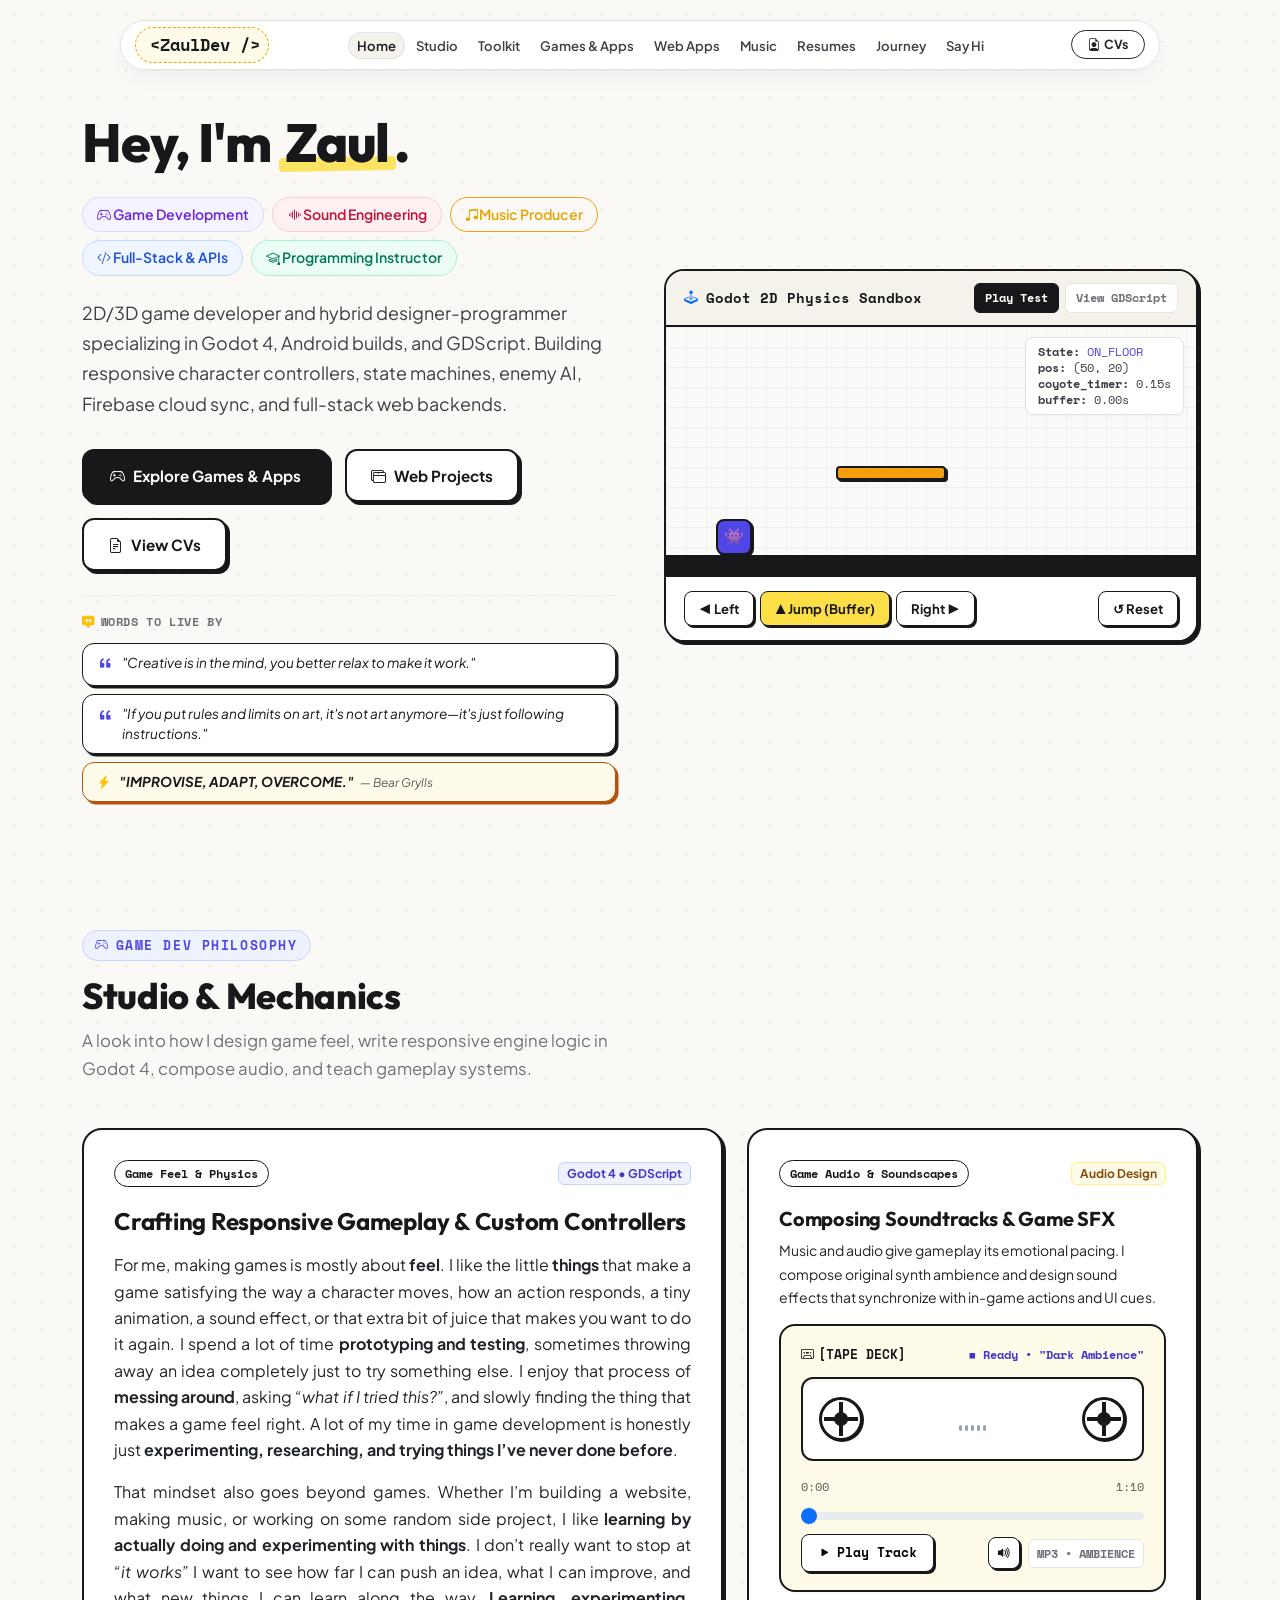
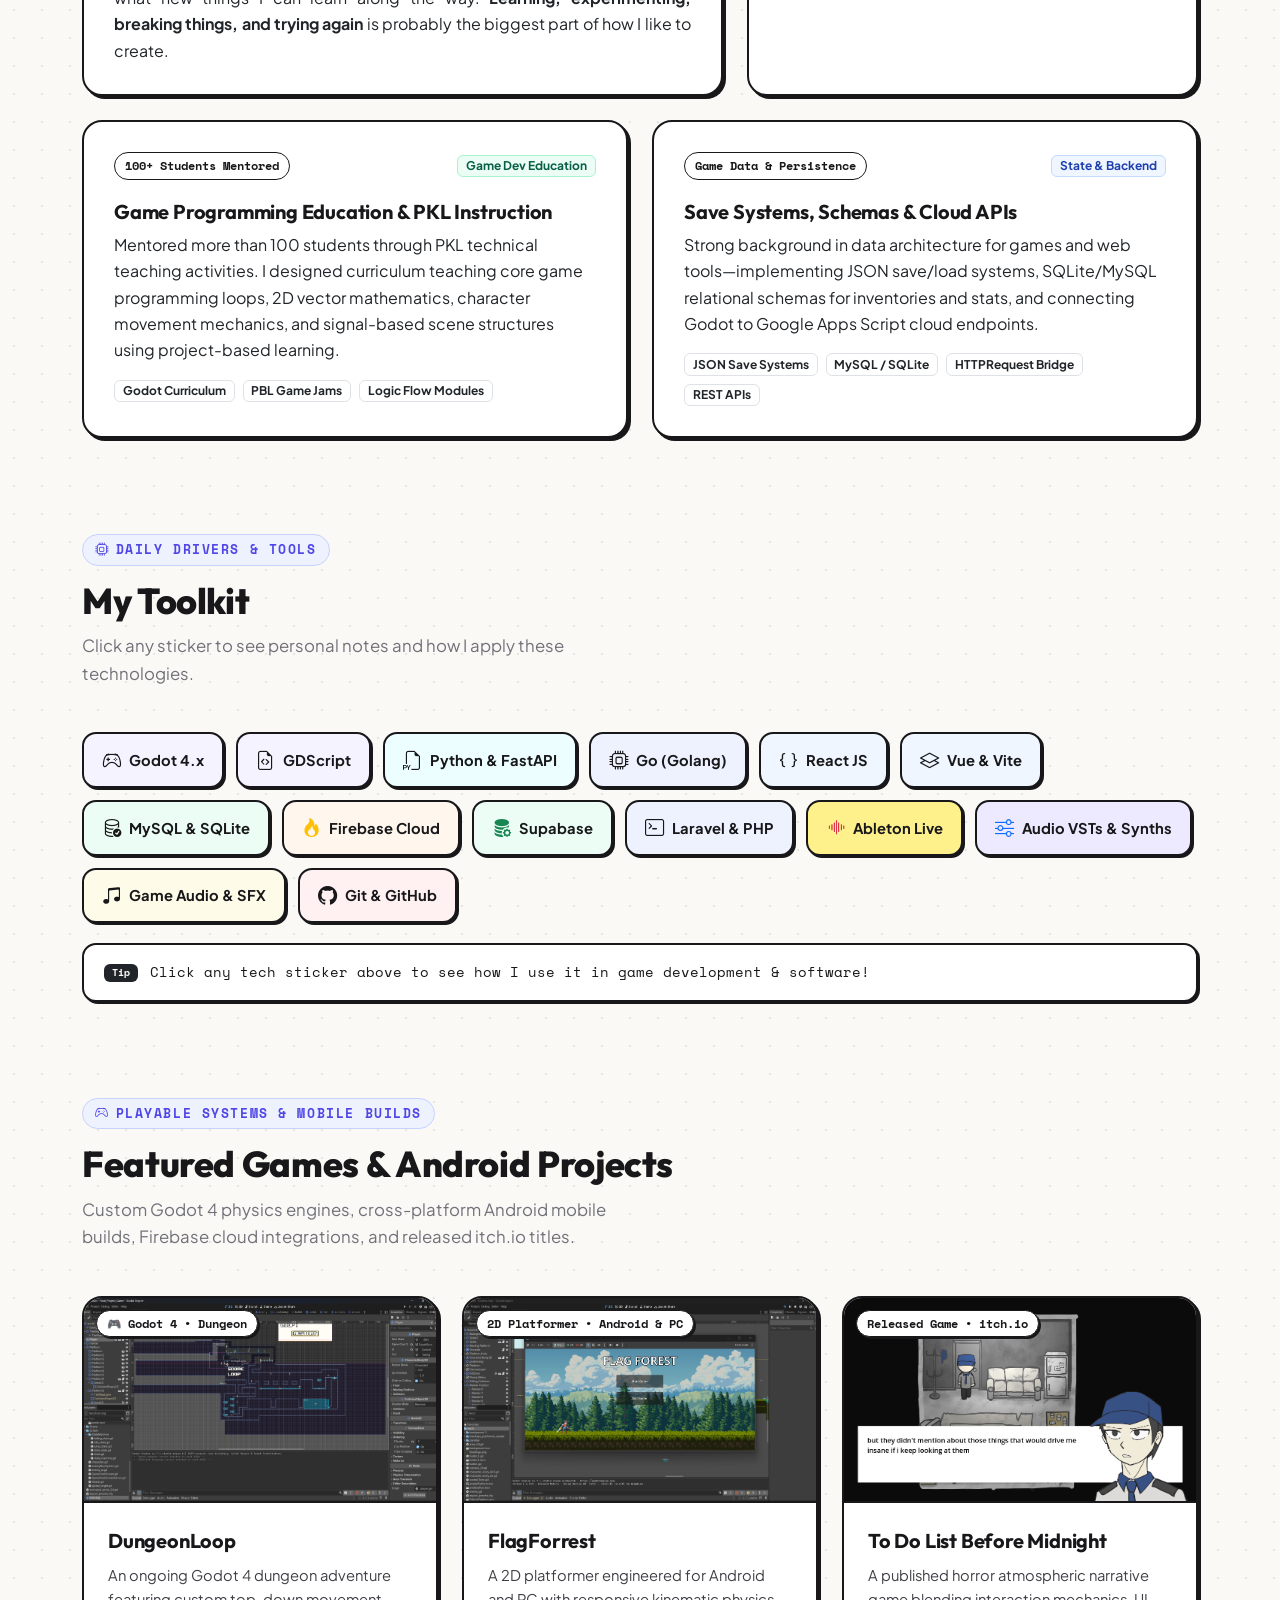
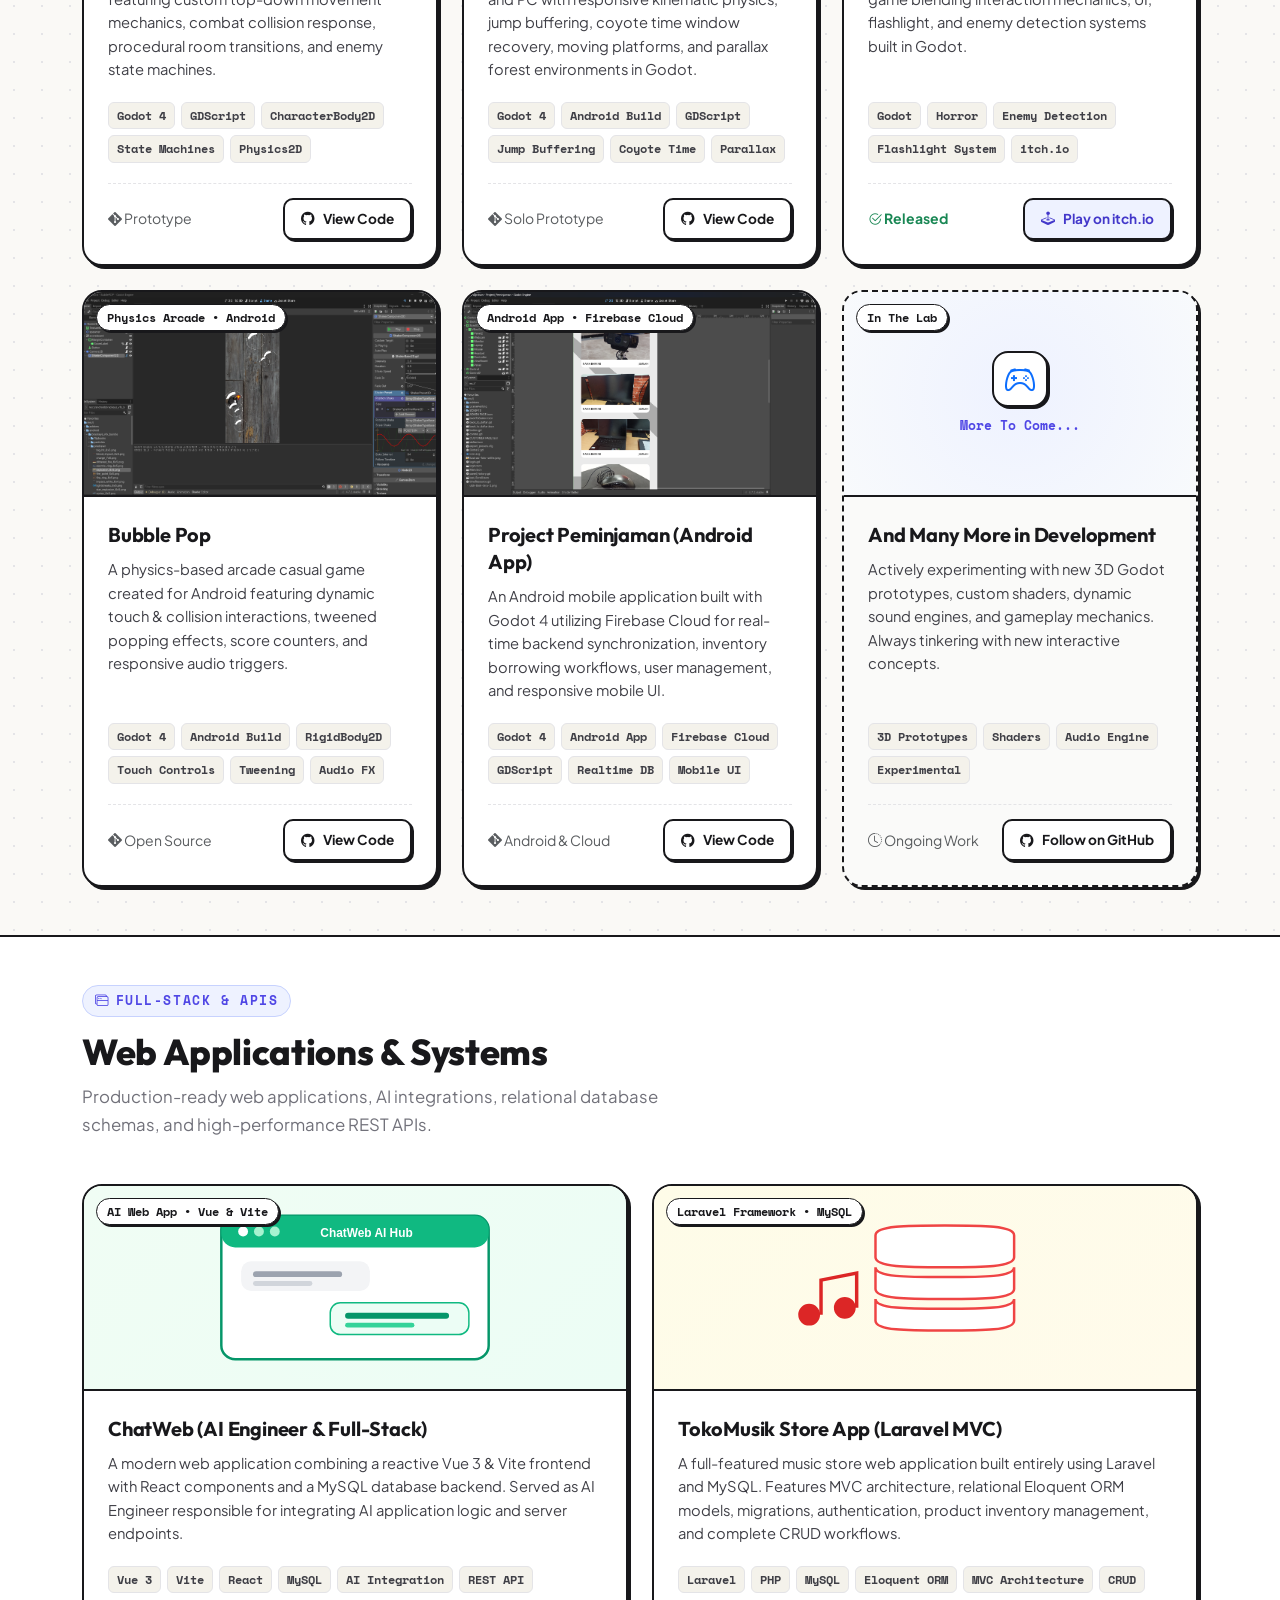
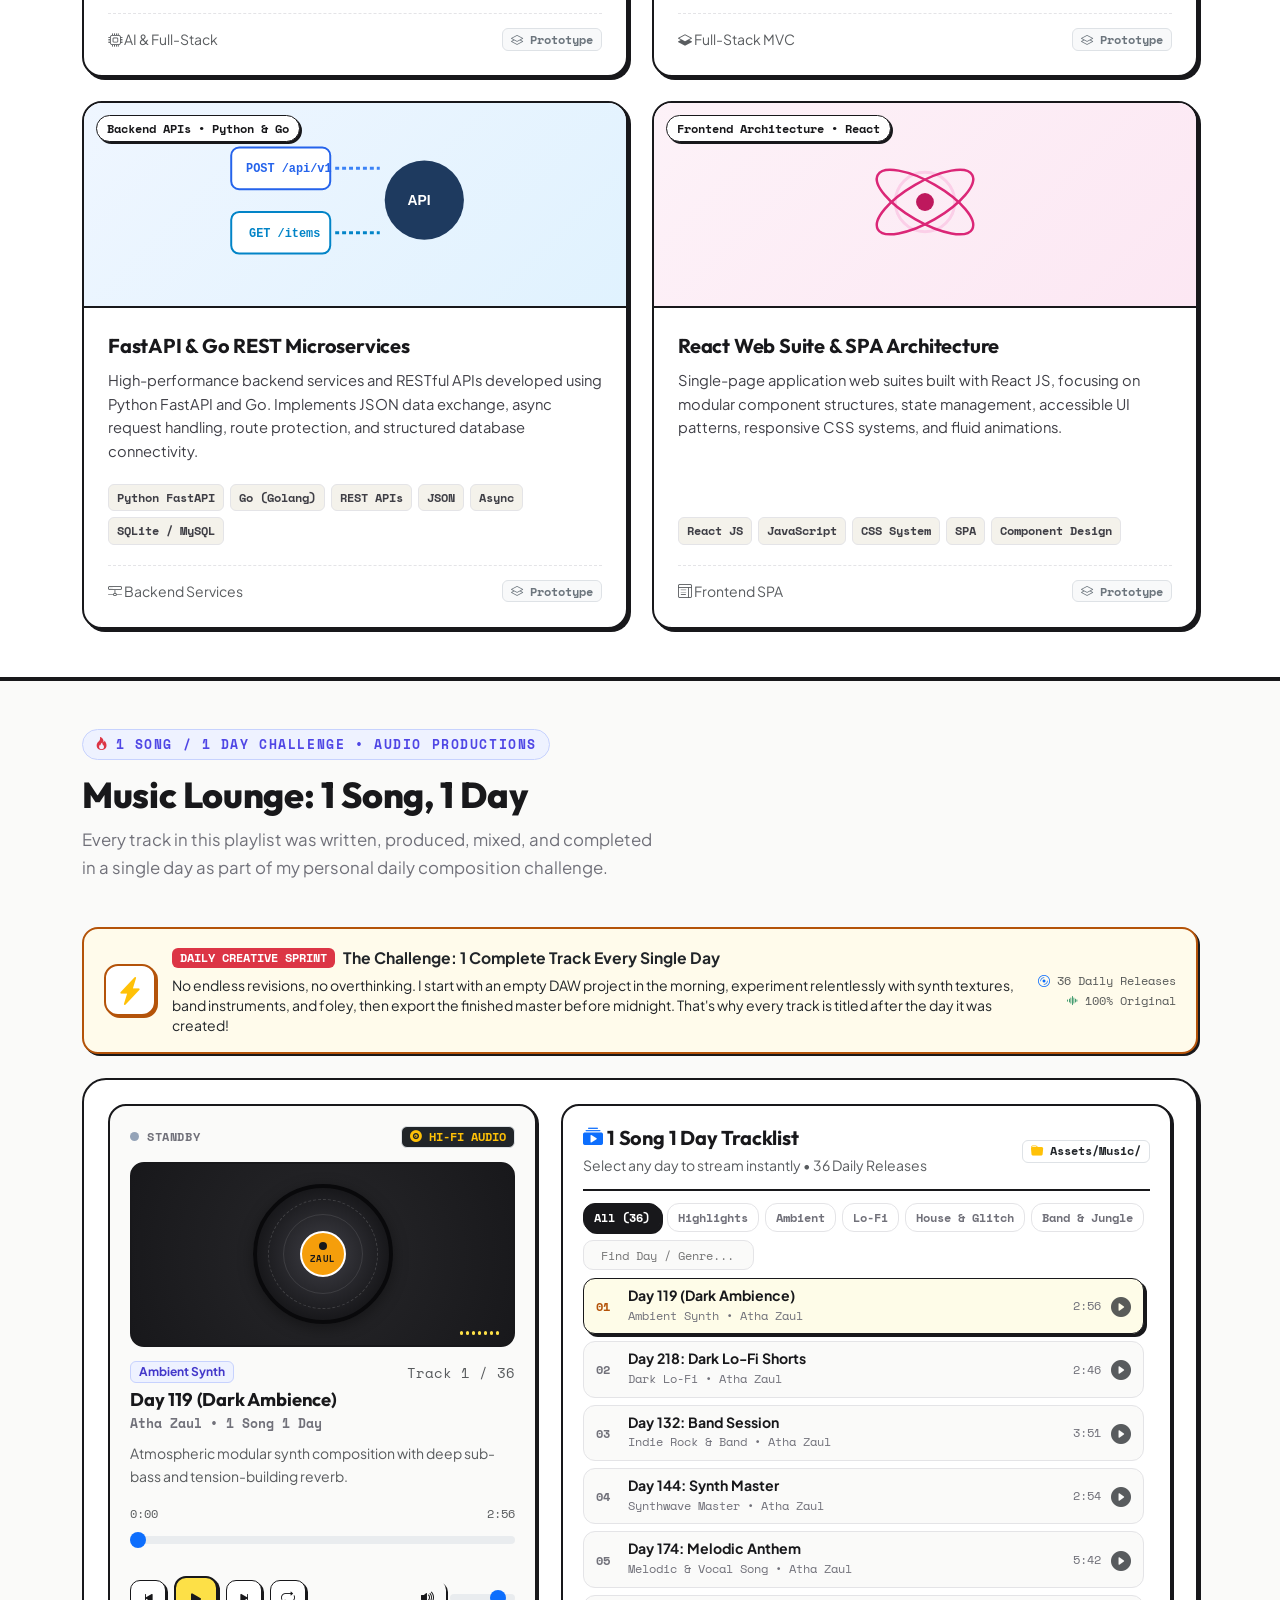
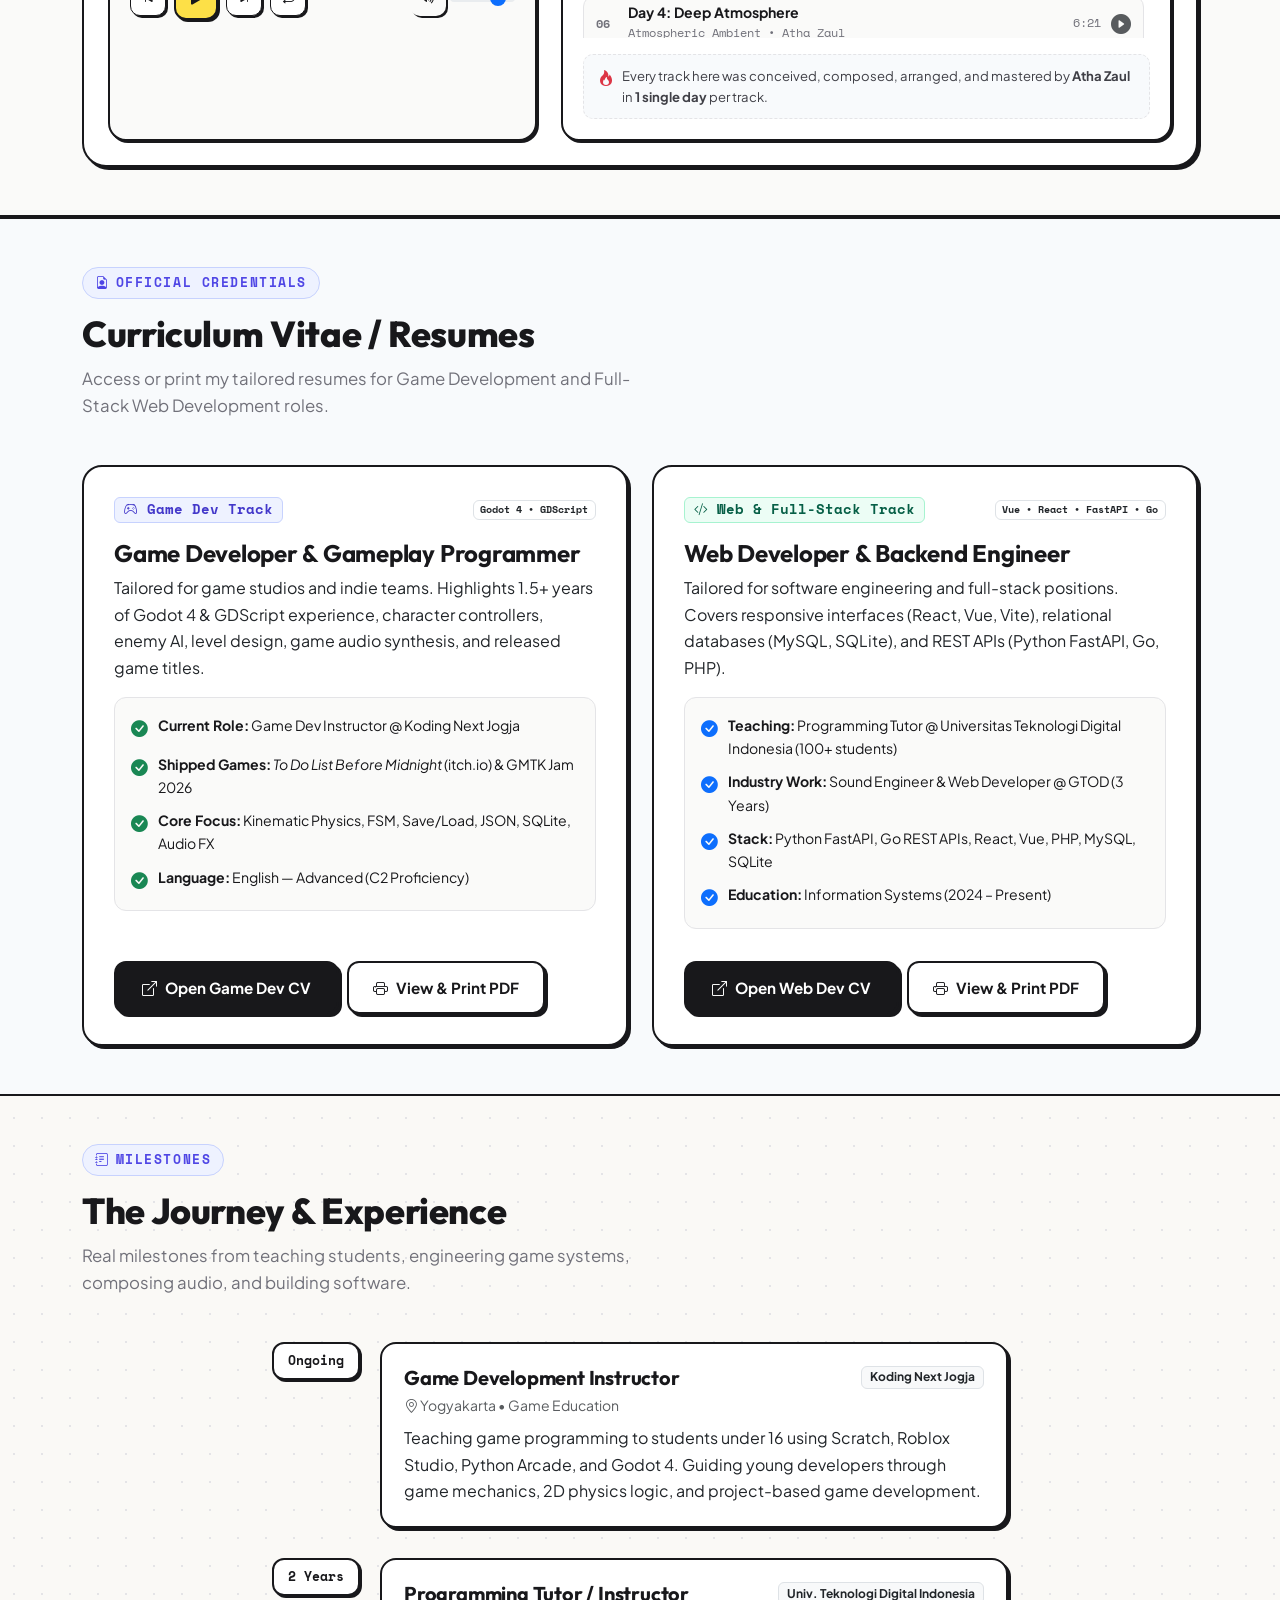
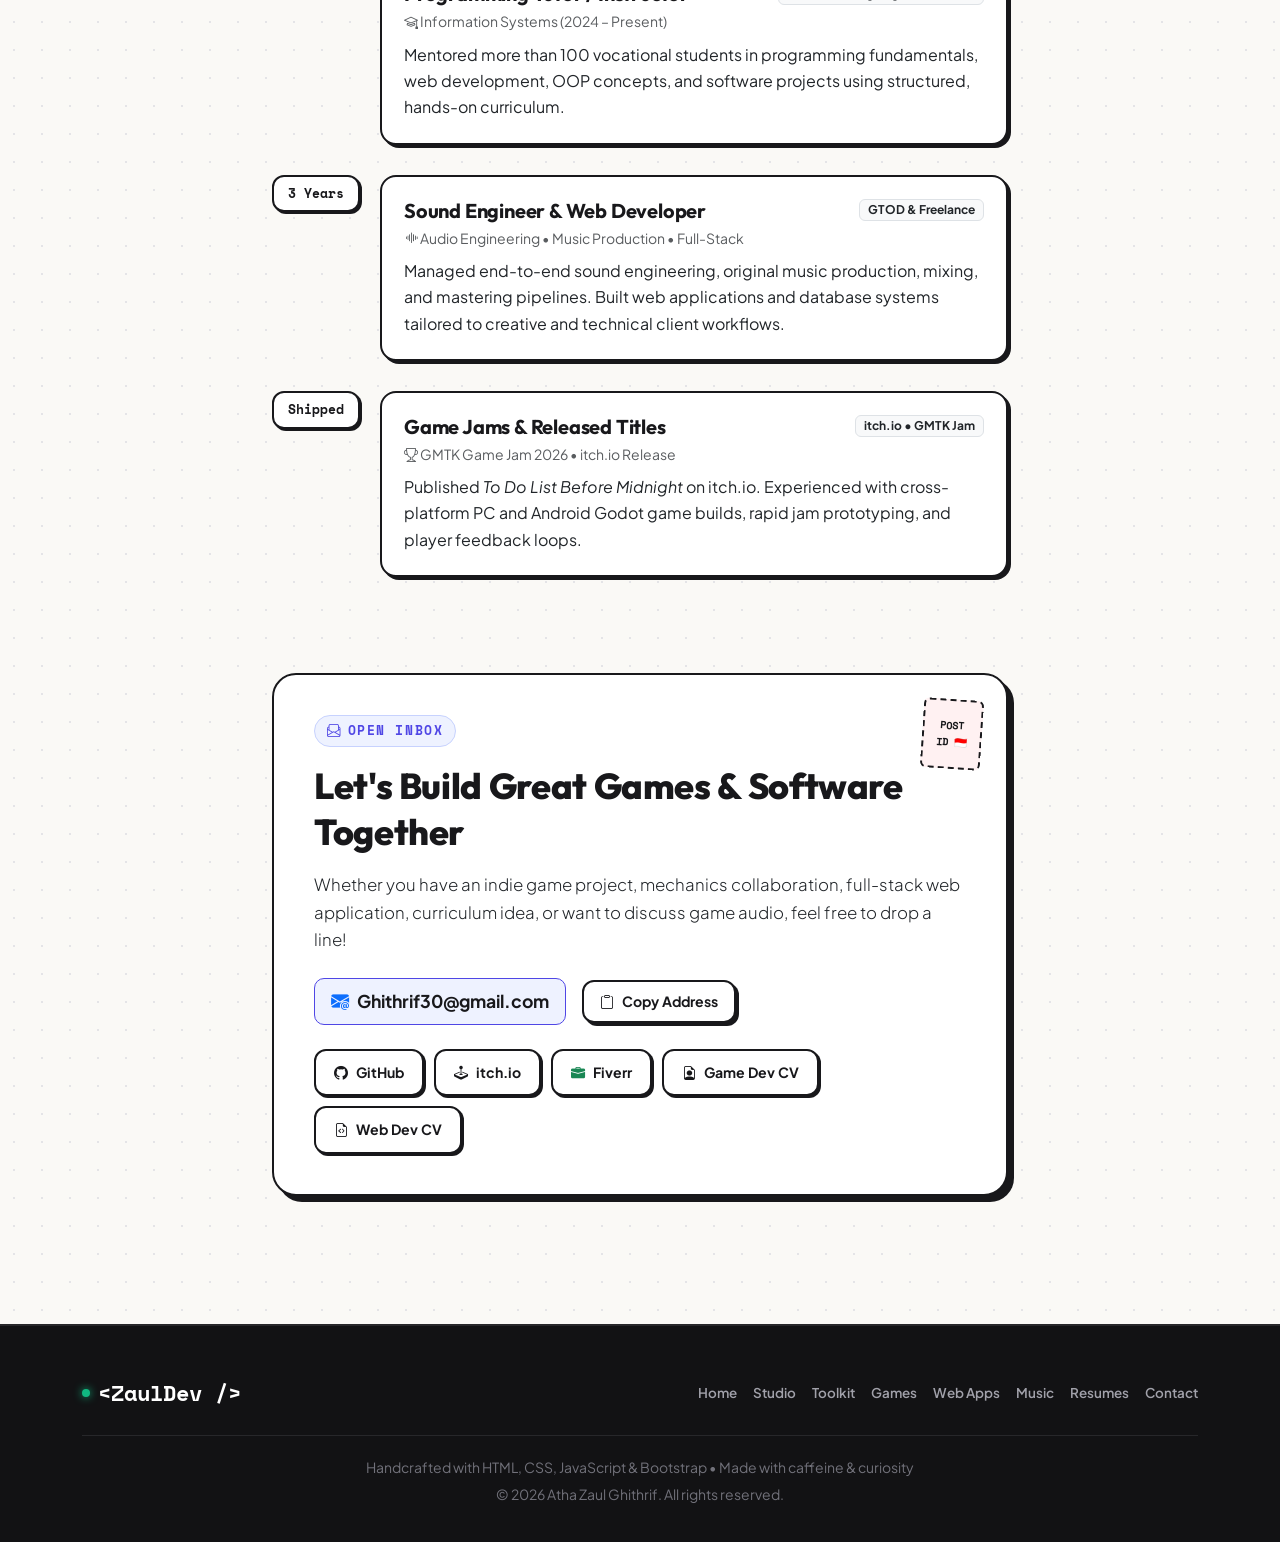
==== index.html @ 89fdb708 "first" ====
<!DOCTYPE html>
<html lang="en">

<head>
  <meta charset="UTF-8">
  <meta name="viewport" content="width=device-width, initial-scale=1.0">
  <title>Zaul — Game Developer, Programmer & Audio Creator</title>
  <meta name="description"
    content="Personal space of Zaul — College student, Godot 4 game developer, programmer, and audio creator engineering custom physics, gameplay mechanics, and interactive software.">

  <!-- Google Fonts -->
  <link rel="preconnect" href="https://fonts.googleapis.com">
  <link rel="preconnect" href="https://fonts.gstatic.com" crossorigin>
  <link
    href="https://fonts.googleapis.com/css2?family=Outfit:wght@500;600;700;800;900&family=Plus+Jakarta+Sans:wght@400;500;600;700;800&family=Space+Mono:ital,wght@0,400;0,700;1,400&display=swap"
    rel="stylesheet">

  <!-- Bootstrap 5 CSS -->
  <link href="https://cdn.jsdelivr.net/npm/bootstrap@5.3.2/dist/css/bootstrap.min.css" rel="stylesheet">

  <!-- Bootstrap Icons -->
  <link href="https://cdn.jsdelivr.net/npm/bootstrap-icons@1.11.2/font/bootstrap-icons.min.css" rel="stylesheet">

  <!-- Custom Creative Light Theme CSS -->
  <link href="css/style.css" rel="stylesheet">
</head>

<body>

  <!-- Floating Navigation Dock -->
  <header class="navbar-floating">
    <div class="nav-pill-container">
      <a class="nav-brand-playful" href="#home">
        <span></span> &lt;ZaulDev /&gt;
      </a>

      <ul class="nav-links-wrap d-none d-lg-flex">
        <li><a class="nav-item-link active" href="#home">Home</a></li>
        <li><a class="nav-item-link" href="#about">Studio</a></li>
        <li><a class="nav-item-link" href="#toolkit">Toolkit</a></li>
        <li><a class="nav-item-link" href="#lab">Games & Apps</a></li>
        <li><a class="nav-item-link" href="#web-projects">Web Apps</a></li>
        <li><a class="nav-item-link" href="#music">Music</a></li>
        <li><a class="nav-item-link" href="#resumes">Resumes</a></li>
        <li><a class="nav-item-link" href="#journey">Journey</a></li>
        <li><a class="nav-item-link" href="#contact">Say Hi</a></li>
      </ul>

      <div class="d-flex align-items-center gap-2">
        <a href="#resumes"
          class="btn btn-sm btn-outline-dark rounded-pill px-3 py-1 fw-bold d-none d-sm-inline-flex align-items-center gap-1"
          style="font-size: 0.78rem;">
          <i class="bi bi-file-earmark-person"></i> CVs
        </a>
        <button class="btn btn-sm d-lg-none p-1 border-0" id="mobile-menu-toggle" aria-label="Toggle navigation">
          <i class="bi bi-list fs-4"></i>
        </button>
      </div>
    </div>

    <!-- Mobile Dropdown Menu -->
    <div class="mobile-nav-drawer" id="mobile-nav-drawer">
      <a class="mobile-nav-link active" href="#home"><i class="bi bi-house"></i> Home</a>
      <a class="mobile-nav-link" href="#about"><i class="bi bi-compass"></i> Studio</a>
      <a class="mobile-nav-link" href="#toolkit"><i class="bi bi-cpu"></i> Toolkit</a>
      <a class="mobile-nav-link" href="#lab"><i class="bi bi-controller"></i> Games & Apps</a>
      <a class="mobile-nav-link" href="#web-projects"><i class="bi bi-window-stack"></i> Web Apps</a>
      <a class="mobile-nav-link" href="#music"><i class="bi bi-music-note-beamed"></i> Music Lounge</a>
      <a class="mobile-nav-link" href="#resumes"><i class="bi bi-file-earmark-person"></i> Resumes / CV</a>
      <a class="mobile-nav-link" href="#journey"><i class="bi bi-journal-text"></i> Journey</a>
      <a class="mobile-nav-link" href="#contact"><i class="bi bi-chat-heart"></i> Say Hi</a>
    </div>
  </header>

  <!-- Hero Section (Human & Interactive) -->
  <section id="home" class="hero-indie">
    <div class="container">
      <div class="row align-items-center g-5">
        <!-- Hero Intro Text -->
        <div class="col-lg-6 reveal">
          <!-- <div class="hero-tag-badge">
            <i class="bi bi-controller text-primary"></i> Godot 4 & Gameplay Systems Developer
          </div> -->

          <h1 class="hero-main-title">
            Hey, I'm <span class="highlight-pen">Zaul</span>.
          </h1>

          <div class="hero-roles-pills">
            <span class="role-pill role-pill-game"><i class="bi bi-controller"></i> Game Development</span>
            <span class="role-pill role-pill-music"><i class="bi bi-soundwave"></i> Sound Engineering</span>
            <span class="role-pill role-pill-music2"><i class="bi bi-music-note-beamed"></i>Music Producer</span>
            <span class="role-pill role-pill-web"><i class="bi bi-code-slash"></i> Full-Stack & APIs</span>
            <span class="role-pill role-pill-edu"><i class="bi bi-mortarboard"></i> Programming Instructor</span>
          </div>

          <p class="hero-bio-lead">
            2D/3D game developer and hybrid designer-programmer specializing in Godot 4, Android builds, and GDScript.
            Building responsive character controllers, state machines, enemy AI, Firebase cloud sync, and full-stack web
            backends.
          </p>

          <div class="d-flex flex-wrap gap-3 mb-4">
            <a href="#lab" class="btn-indie-primary">
              <i class="bi bi-controller"></i> Explore Games & Apps
            </a>
            <a href="#web-projects" class="btn-indie-secondary">
              <i class="bi bi-window-stack"></i> Web Projects
            </a>
            <a href="#resumes" class="btn-indie-secondary">
              <i class="bi bi-file-earmark-text"></i> View CVs
            </a>
          </div>

          <!-- Personal Philosophy / Words to Live By -->
          <div class="hero-mindset-wrap pt-3">
            <div class="mindset-label">
              <i class="bi bi-chat-square-quote-fill text-warning"></i> <span>Words to Live By</span>
            </div>
            <div class="mindset-quotes-stack">
              <div class="mindset-quote-item">
                <i class="bi bi-quote quote-icon"></i>
                <span class="quote-text">"Creative is in the mind, you better relax to make it work."</span>
              </div>
              <div class="mindset-quote-item">
                <i class="bi bi-quote quote-icon"></i>
                <span class="quote-text">"If you put rules and limits on art, it's not art anymore—it's just following
                  instructions."</span>
              </div>
              <div class="mindset-quote-item highlight-bear">
                <i class="bi bi-lightning-charge-fill text-warning"></i>
                <span class="quote-text"><strong>"IMPROVISE, ADAPT, OVERCOME."</strong> <span
                    class="text-muted small ms-1">— Bear Grylls</span></span>
              </div>
            </div>
          </div>
        </div>

        <!-- Hero Right: Interactive 2D Physics Simulator -->
        <div class="col-lg-6 reveal">
          <div class="hero-sandbox-card">
            <div class="sandbox-header">
              <div class="sandbox-title">
                <i class="bi bi-joystick text-primary"></i> Godot 2D Physics Sandbox
              </div>
              <div class="sandbox-tabs">
                <button class="sandbox-tab-btn active" id="tab-sim">Play Test</button>
                <button class="sandbox-tab-btn" id="tab-code">View GDScript</button>
              </div>
            </div>

            <!-- Canvas Simulator View -->
            <div class="sandbox-canvas-area" id="sandbox-canvas">
              <div class="sandbox-telemetry" id="sandbox-telemetry">
                <div><strong>State:</strong> <span style="color: #4f46e5;">ON_FLOOR</span></div>
                <div><strong>pos:</strong> (50, 20)</div>
                <div><strong>coyote_timer:</strong> 0.15s</div>
                <div><strong>buffer:</strong> 0.00s</div>
              </div>

              <!-- Moving Platform -->
              <div class="physics-platform"></div>

              <!-- Character Box -->
              <div class="physics-character" id="physics-char">👾</div>

              <!-- Floor Ground -->
              <div class="physics-floor"></div>
            </div>

            <!-- GDScript Code View (Hidden by default) -->
            <div id="sandbox-code"
              style="display: none; padding: 20px; background: #ffffff; min-height: 250px; font-family: var(--font-mono); font-size: 0.78rem; overflow-x: auto;">
              <pre style="margin: 0; color: #334155;">
<span style="color: #d946ef; font-weight: bold;">extends</span> CharacterBody2D

<span style="color: #d946ef; font-weight: bold;">const</span> SPEED = 300.0
<span style="color: #d946ef; font-weight: bold;">const</span> JUMP_VELOCITY = -400.0
<span style="color: #94a3b8;"># Coyote time & jump buffer for game feel</span>
<span style="color: #d946ef; font-weight: bold;">var</span> coyote_timer = 0.15

<span style="color: #4f46e5; font-weight: bold;">func</span> _physics_process(delta):
    <span style="color: #d946ef; font-weight: bold;">if not</span> is_on_floor():
        velocity.y += gravity * delta
    <span style="color: #d946ef; font-weight: bold;">if</span> Input.is_action_just_pressed("jump"):
        velocity.y = JUMP_VELOCITY
    move_and_slide()
</pre>
            </div>

            <!-- Interactive Controller Bar -->
            <div class="sandbox-controls-bar" id="sandbox-controls">
              <div class="sandbox-btn-group">
                <button class="sandbox-action-btn" id="btn-left">◀ Left</button>
                <button class="sandbox-action-btn jump-btn" id="btn-jump">▲ Jump (Buffer)</button>
                <button class="sandbox-action-btn" id="btn-right">Right ▶</button>
              </div>
              <button class="sandbox-action-btn" id="btn-reset" title="Reset position">↺ Reset</button>
            </div>
          </div>
        </div>
      </div>
    </div>
  </section>

  <!-- Studio / About Bento Section -->
  <section id="about" class="py-5">
    <div class="container">
      <div class="section-indie-header">
        <span class="section-kicker"><i class="bi bi-controller"></i> Game Dev Philosophy</span>
        <h2 class="section-big-title">Studio & Mechanics</h2>
        <p class="section-subtitle-text">
          A look into how I design game feel, write responsive engine logic in Godot 4, compose audio, and teach
          gameplay systems.
        </p>
      </div>

      <div class="row g-4">
        <!-- Bento Card 1: Core Approach -->
        <div class="col-lg-7">
          <div class="bento-card">
            <div class="bento-card-header">
              <span class="bento-tag">Game Feel & Physics</span>
              <span class="badge" style="background: #eef2ff; color: #4338ca; border: 1px solid #c7d2fe;">Godot 4 •
                GDScript</span>
            </div>
            <h3 class="h4 fw-bold mb-3">Crafting Responsive Gameplay & Custom Controllers</h3>
            <p class="text-body mb-3" style="text-align: justify;">
              For me, making games is mostly about <b>feel</b>. I like the little <b>things</b> that make a game
              satisfying the way a
              character moves,
              how an action responds, a tiny animation, a sound effect, or that extra bit of juice that makes you want
              to do it again.
              I spend a lot of time <b>prototyping and testing</b>, sometimes throwing away an idea completely just to
              try
              something else. I enjoy that process of <b>messing around</b>,
              asking <i>“what if I tried this?”</i>, and slowly finding the thing that makes a game feel right.
              A lot of my time in game development is honestly just <b>experimenting, researching, and trying things
                I’ve</b>
              <b>never done before</b>.

            </p>
            <p class="text-body mb-0" style="text-align: justify;">
              That mindset also goes beyond games. Whether I’m building a website, making music, or working on some
              random side project,
              I like <b>learning by actually doing and experimenting with things</b>.
              I don’t really want to stop at <i>“it works”</i> I want to see how far I can push an idea, what I can
              improve,
              and what new things I can learn along the way.
              <b>Learning, experimenting, breaking things, and trying again</b> is probably the biggest part of how I
              like to
              create.

            </p>
          </div>
        </div>

        <!-- Bento Card 2: The Music & Sound Connection -->
        <div class="col-lg-5">
          <div class="bento-card">
            <div class="bento-card-header">
              <span class="bento-tag">Game Audio & Soundscapes</span>
              <span class="badge" style="background: #fefce8; color: #854d0e; border: 1px solid #fef08a;">Audio
                Design</span>
            </div>
            <h4 class="h5 fw-bold mb-2">Composing Soundtracks & Game SFX</h4>
            <p class="small text-body mb-2">
              Music and audio give gameplay its emotional pacing. I compose original synth ambience and design sound
              effects that synchronize with in-game actions and UI cues.
            </p>

            <!-- Interactive Audio Cassette Tape Widget -->
            <div class="audio-tape-widget">
              <audio id="tape-audio" src="Assets/Dark Ambience.mp3" preload="metadata"></audio>

              <div class="tape-header">
                <span class="d-flex align-items-center gap-1">
                  <i class="bi bi-cassette"></i> [TAPE DECK]
                </span>
                <span id="tape-status" class="tape-status-text">■ Ready • "Dark Ambience"</span>
              </div>

              <!-- Cassette Tape Window -->
              <div class="tape-window">
                <div class="tape-reels">
                  <div class="tape-reel reel-left">
                    <div class="reel-spokes"></div>
                  </div>
                  <div class="tape-middle-bridge">
                    <div class="tape-wave-bars" id="tape-wave-bars">
                      <span class="wave-bar"></span>
                      <span class="wave-bar"></span>
                      <span class="wave-bar"></span>
                      <span class="wave-bar"></span>
                      <span class="wave-bar"></span>
                    </div>
                  </div>
                  <div class="tape-reel reel-right">
                    <div class="reel-spokes"></div>
                  </div>
                </div>
              </div>

              <!-- Audio Scrub & Time Tracker -->
              <div class="tape-progress-wrap mt-3">
                <div class="d-flex justify-content-between text-muted"
                  style="font-family: var(--font-mono); font-size: 0.72rem; margin-bottom: 4px;">
                  <span id="tape-current-time">0:00</span>
                  <span id="tape-duration">--:--</span>
                </div>
                <input type="range" class="form-range tape-scrubber" id="tape-scrubber" min="0" max="100" value="0"
                  step="0.1">
              </div>

              <div class="tape-controls mt-2">
                <button class="btn-tape-play" id="btn-tape-play">
                  <i class="bi bi-play-fill"></i> Play Track
                </button>
                <div class="d-flex align-items-center gap-2">
                  <button class="btn-tape-mute" id="btn-tape-mute" title="Toggle Mute">
                    <i class="bi bi-volume-up-fill"></i>
                  </button>
                  <span class="tape-format-badge">MP3 • AMBIENCE</span>
                </div>
              </div>
            </div>
          </div>
        </div>

        <!-- Bento Card 3: Teaching & Mentorship -->
        <div class="col-lg-6">
          <div class="bento-card">
            <div class="bento-card-header">
              <span class="bento-tag">100+ Students Mentored</span>
              <span class="badge" style="background: #ecfdf5; color: #065f46; border: 1px solid #a7f3d0;">Game Dev
                Education</span>
            </div>
            <h4 class="h5 fw-bold mb-2">Game Programming Education & PKL Instruction</h4>
            <p class="text-body mb-3">
              Mentored more than 100 students through PKL technical teaching activities. I designed curriculum teaching
              core game programming loops, 2D vector mathematics, character movement mechanics, and signal-based scene
              structures using project-based learning.
            </p>
            <div class="d-flex flex-wrap gap-2">
              <span class="badge bg-white text-dark border">Godot Curriculum</span>
              <span class="badge bg-white text-dark border">PBL Game Jams</span>
              <span class="badge bg-white text-dark border">Logic Flow Modules</span>
            </div>
          </div>
        </div>

        <!-- Bento Card 4: Databases & Backend -->
        <div class="col-lg-6">
          <div class="bento-card">
            <div class="bento-card-header">
              <span class="bento-tag">Game Data & Persistence</span>
              <span class="badge" style="background: #eff6ff; color: #1e40af; border: 1px solid #bfdbfe;">State &
                Backend</span>
            </div>
            <h4 class="h5 fw-bold mb-2">Save Systems, Schemas & Cloud APIs</h4>
            <p class="text-body mb-3">
              Strong background in data architecture for games and web tools—implementing JSON save/load systems,
              SQLite/MySQL relational schemas for inventories and stats, and connecting Godot to Google Apps Script
              cloud endpoints.
            </p>
            <div class="d-flex flex-wrap gap-2">
              <span class="badge bg-white text-dark border">JSON Save Systems</span>
              <span class="badge bg-white text-dark border">MySQL / SQLite</span>
              <span class="badge bg-white text-dark border">HTTPRequest Bridge</span>
              <span class="badge bg-white text-dark border">REST APIs</span>
            </div>
          </div>
        </div>
      </div>
    </div>
  </section>

  <!-- Interactive Toolkit / Sticker Canvas -->
  <section id="toolkit" class="py-5">
    <div class="container">
      <div class="section-indie-header">
        <span class="section-kicker"><i class="bi bi-cpu"></i> Daily Drivers & Tools</span>
        <h2 class="section-big-title">My Toolkit</h2>
        <p class="section-subtitle-text">
          Click any sticker to see personal notes and how I apply these technologies.
        </p>
      </div>

      <!-- Tactile Sticker Board -->
      <div class="sticker-grid reveal-stagger">
        <div class="tech-sticker sticker-godot" data-tech="Godot 4">
          <i class="bi bi-controller"></i> Godot 4.x
        </div>
        <div class="tech-sticker sticker-godot" data-tech="GDScript">
          <i class="bi bi-file-earmark-code"></i> GDScript
        </div>
        <div class="tech-sticker sticker-python" data-tech="Python & FastAPI">
          <i class="bi bi-filetype-py"></i> Python & FastAPI
        </div>
        <div class="tech-sticker sticker-php" data-tech="Go">
          <i class="bi bi-cpu"></i> Go (Golang)
        </div>
        <div class="tech-sticker sticker-react" data-tech="React JS">
          <i class="bi bi-braces"></i> React JS
        </div>
        <div class="tech-sticker sticker-react" data-tech="Vue & Vite">
          <i class="bi bi-layers"></i> Vue & Vite
        </div>
        <div class="tech-sticker sticker-mysql" data-tech="MySQL & SQLite">
          <i class="bi bi-database-check"></i> MySQL & SQLite
        </div>
        <div class="tech-sticker sticker-firebase" data-tech="Firebase">
          <i class="bi bi-fire text-warning"></i> Firebase Cloud
        </div>
        <div class="tech-sticker sticker-supabase" data-tech="Supabase">
          <i class="bi bi-database-fill-gear text-success"></i> Supabase
        </div>
        <div class="tech-sticker sticker-php" data-tech="Laravel & PHP">
          <i class="bi bi-terminal"></i> Laravel & PHP
        </div>
        <div class="tech-sticker sticker-audio" data-tech="Ableton Live">
          <i class="bi bi-soundwave text-danger"></i> Ableton Live
        </div>
        <div class="tech-sticker sticker-vst" data-tech="Audio VSTs">
          <i class="bi bi-sliders text-primary"></i> Audio VSTs & Synths
        </div>
        <div class="tech-sticker sticker-js" data-tech="Sound Design">
          <i class="bi bi-music-note-beamed"></i> Game Audio & SFX
        </div>
        <div class="tech-sticker sticker-git" data-tech="Git & GitHub">
          <i class="bi bi-github"></i> Git & GitHub
        </div>
      </div>

      <!-- Live Interactive Note on Click -->
      <div class="sticker-info-box reveal">
        <span id="sticker-note-badge" class="badge bg-dark text-white px-2 py-1"> Tip</span>
        <span id="sticker-note-text">Click any tech sticker above to see how I use it in game development &
          software!</span>
      </div>
    </div>
  </section>

  <!-- Featured Games & Android Projects -->
  <section id="lab" class="py-5">
    <div class="container">
      <div class="section-indie-header">
        <span class="section-kicker"><i class="bi bi-controller"></i> Playable Systems & Mobile Builds</span>
        <h2 class="section-big-title">Featured Games & Android Projects</h2>
        <p class="section-subtitle-text">
          Custom Godot 4 physics engines, cross-platform Android mobile builds, Firebase cloud integrations, and
          released itch.io titles.
        </p>
      </div>

      <div class="row row-cols-1 row-cols-md-2 row-cols-lg-3 g-4 reveal-stagger">
        <!-- Project 1: DungeonLoop -->
        <div class="col-lg-6 col-xl-4">
          <div class="project-card-devlog">
            <div class="project-cover-art">
              <span class="project-category-sticker">🎮 Godot 4 • Dungeon</span>
              <img src="Assets/Project ScreenShoot/DungeonLoop.png" alt="Dungeon Loop Game Screenshot"
                class="project-cover-img" loading="lazy">
            </div>
            <div class="project-body">
              <h3 class="project-devlog-title">DungeonLoop</h3>
              <p class="project-devlog-desc">
                An ongoing Godot 4 dungeon adventure featuring custom top-down movement mechanics, combat collision
                response, procedural room transitions, and enemy state machines.
              </p>
              <div class="project-chips-list">
                <span class="project-chip">Godot 4</span>
                <span class="project-chip">GDScript</span>
                <span class="project-chip">CharacterBody2D</span>
                <span class="project-chip">State Machines</span>
                <span class="project-chip">Physics2D</span>
              </div>
              <div class="project-actions">
                <span class="small text-muted"><i class="bi bi-git"></i> Prototype</span>
                <a href="https://github.com/Zlraul/dungeonLoop" target="_blank" class="btn-repo-link">
                  <i class="bi bi-github"></i> View Code
                </a>
              </div>
            </div>
          </div>
        </div>

        <!-- Project 2: FlagForrest -->
        <div class="col-lg-6 col-xl-4">
          <div class="project-card-devlog">
            <div class="project-cover-art">
              <span class="project-category-sticker">2D Platformer • Android & PC</span>
              <img src="Assets/Project ScreenShoot/FlagForrest.png" alt="Flag Forrest Game Screenshot"
                class="project-cover-img" loading="lazy">
            </div>
            <div class="project-body">
              <h3 class="project-devlog-title">FlagForrest</h3>
              <p class="project-devlog-desc">
                A 2D platformer engineered for Android and PC with responsive kinematic physics, jump buffering, coyote
                time window recovery, moving platforms, and parallax forest environments in Godot.
              </p>
              <div class="project-chips-list">
                <span class="project-chip">Godot 4</span>
                <span class="project-chip">Android Build</span>
                <span class="project-chip">GDScript</span>
                <span class="project-chip">Jump Buffering</span>
                <span class="project-chip">Coyote Time</span>
                <span class="project-chip">Parallax</span>
              </div>
              <div class="project-actions">
                <span class="small text-muted"><i class="bi bi-git"></i> Solo Prototype</span>
                <a href="https://github.com/Zlraul/FlagForest" target="_blank" class="btn-repo-link">
                  <i class="bi bi-github"></i> View Code
                </a>
              </div>
            </div>
          </div>
        </div>

        <!-- Project 3: ToDoListBeforeMidnight -->
        <div class="col-lg-6 col-xl-4">
          <div class="project-card-devlog">
            <div class="project-cover-art">
              <span class="project-category-sticker">Released Game • itch.io</span>
              <img src="Assets/Project ScreenShoot/ToDoListBeforeMidnigt.png" alt="ToDoListBeforeMidnight Screenshot"
                class="project-cover-img" loading="lazy">
            </div>
            <div class="project-body">
              <h3 class="project-devlog-title">To Do List Before Midnight</h3>
              <p class="project-devlog-desc">
                A published horror atmospheric narrative game blending interaction mechanics, UI, flashlight, and enemy
                detection systems built in Godot.
              </p>
              <div class="project-chips-list">
                <span class="project-chip">Godot</span>
                <span class="project-chip">Horror</span>
                <span class="project-chip">Enemy Detection</span>
                <span class="project-chip">Flashlight System</span>
                <span class="project-chip">itch.io</span>
              </div>
              <div class="project-actions">
                <span class="small text-success fw-bold"><i class="bi bi-check2-circle"></i> Released</span>
                <a href="https://arifucat1.itch.io/todolistbeforemidnight" target="_blank" class="btn-repo-link"
                  style="background: #eef2ff; color: #4338ca;">
                  <i class="bi bi-joystick"></i> Play on itch.io
                </a>
              </div>
            </div>
          </div>
        </div>

        <!-- Project 4: Bubble Pop -->
        <div class="col-lg-6 col-xl-4">
          <div class="project-card-devlog">
            <div class="project-cover-art">
              <span class="project-category-sticker">Physics Arcade • Android</span>
              <img src="Assets/Project ScreenShoot/bubblepop.png" alt="Bubble Pop Game Screenshot"
                class="project-cover-img" loading="lazy">
            </div>
            <div class="project-body">
              <h3 class="project-devlog-title">Bubble Pop</h3>
              <p class="project-devlog-desc">
                A physics-based arcade casual game created for Android featuring dynamic touch & collision interactions,
                tweened popping effects, score counters, and responsive audio triggers.
              </p>
              <div class="project-chips-list">
                <span class="project-chip">Godot 4</span>
                <span class="project-chip">Android Build</span>
                <span class="project-chip">RigidBody2D</span>
                <span class="project-chip">Touch Controls</span>
                <span class="project-chip">Tweening</span>
                <span class="project-chip">Audio FX</span>
              </div>
              <div class="project-actions">
                <span class="small text-muted"><i class="bi bi-git"></i> Open Source</span>
                <a href="https://github.com/Zlraul" target="_blank" class="btn-repo-link">
                  <i class="bi bi-github"></i> View Code
                </a>
              </div>
            </div>
          </div>
        </div>

        <!-- Project 5: Project Peminjaman (Android + Firebase) -->
        <div class="col-lg-6 col-xl-4">
          <div class="project-card-devlog">
            <div class="project-cover-art">
              <span class="project-category-sticker">Android App • Firebase Cloud</span>
              <img src="Assets/Project ScreenShoot/Project Peminjaman.png" alt="Project Peminjaman Screenshot"
                class="project-cover-img" loading="lazy">
            </div>
            <div class="project-body">
              <h3 class="project-devlog-title">Project Peminjaman (Android App)</h3>
              <p class="project-devlog-desc">
                An Android mobile application built with Godot 4 utilizing Firebase Cloud for real-time backend
                synchronization, inventory borrowing workflows, user management, and responsive mobile UI.
              </p>
              <div class="project-chips-list">
                <span class="project-chip">Godot 4</span>
                <span class="project-chip">Android App</span>
                <span class="project-chip">Firebase Cloud</span>
                <span class="project-chip">GDScript</span>
                <span class="project-chip">Realtime DB</span>
                <span class="project-chip">Mobile UI</span>
              </div>
              <div class="project-actions">
                <span class="small text-muted"><i class="bi bi-git"></i> Android & Cloud</span>
                <a href="https://github.com/Zlraul/project-peminjaman" target="_blank" class="btn-repo-link">
                  <i class="bi bi-github"></i> View Code
                </a>
              </div>
            </div>
          </div>
        </div>

        <!-- Project 6: And Many More / More To Come -->
        <div class="col-lg-6 col-xl-4">
          <div class="project-card-devlog project-card-more">
            <div class="project-cover-art project-cover-more">
              <span class="project-category-sticker">In The Lab</span>
              <div class="more-projects-visual">
                <div class="more-icon-pulse">
                  <i class="bi bi-controller fs-2 text-primary"></i>
                </div>
                <div class="more-badge-tag mt-2">More To Come...</div>
              </div>
            </div>
            <div class="project-body">
              <h3 class="project-devlog-title">And Many More in Development</h3>
              <p class="project-devlog-desc">
                Actively experimenting with new 3D Godot prototypes, custom shaders, dynamic sound engines, and gameplay
                mechanics. Always tinkering with new interactive concepts.
              </p>
              <div class="project-chips-list">
                <span class="project-chip">3D Prototypes</span>
                <span class="project-chip">Shaders</span>
                <span class="project-chip">Audio Engine</span>
                <span class="project-chip">Experimental</span>
              </div>
              <div class="project-actions">
                <span class="small text-muted"><i class="bi bi-clock-history"></i> Ongoing Work</span>
                <a href="https://github.com/Zlraul" target="_blank" class="btn-repo-link">
                  <i class="bi bi-github"></i> Follow on GitHub
                </a>
              </div>
            </div>
          </div>
        </div>
      </div>
    </div>
  </section>

  <!-- NEW Dedicated Section: Web Applications & Systems -->
  <section id="web-projects" class="py-5"
    style="background: #ffffff; border-top: 2px solid var(--text-main); border-bottom: 2px solid var(--text-main);">
    <div class="container">
      <div class="section-indie-header">
        <span class="section-kicker"><i class="bi bi-window-stack"></i> Full-Stack & APIs</span>
        <h2 class="section-big-title">Web Applications & Systems</h2>
        <p class="section-subtitle-text">
          Production-ready web applications, AI integrations, relational database schemas, and high-performance REST
          APIs.
        </p>
      </div>

      <div class="row row-cols-1 row-cols-md-2 g-4 reveal-stagger">
        <!-- Web Project 1: ChatWeb AI -->
        <div class="col-lg-6">
          <div class="project-card-devlog">
            <div class="project-cover-art" style="background: linear-gradient(135deg, #f0fdf4 0%, #ecfdf5 100%);">
              <span class="project-category-sticker">AI Web App • Vue & Vite</span>
              <svg viewBox="0 0 350 205" xmlns="http://www.w3.org/2000/svg">
                <!-- Chat Window Graphic -->
                <rect x="40" y="30" width="270" height="145" rx="14" fill="#ffffff" stroke="#059669"
                  stroke-width="2.5" />
                <rect x="40" y="30" width="270" height="32" rx="14" fill="#10b981" />
                <circle cx="62" cy="46" r="5" fill="#ffffff" />
                <circle cx="78" cy="46" r="5" fill="#a7f3d0" />
                <circle cx="94" cy="46" r="5" fill="#a7f3d0" />
                <text x="140" y="52" font-family="sans-serif" font-size="12" fill="#ffffff" font-weight="bold">ChatWeb
                  AI Hub</text>

                <!-- Chat Bubbles -->
                <rect x="60" y="76" width="130" height="30" rx="10" fill="#f3f4f6" />
                <rect x="72" y="86" width="90" height="6" rx="3" fill="#9ca3af" />
                <rect x="72" y="96" width="60" height="5" rx="2.5" fill="#d1d5db" />

                <rect x="150" y="118" width="140" height="32" rx="10" fill="#ecfdf5" stroke="#10b981"
                  stroke-width="1.5" />
                <rect x="165" y="128" width="105" height="6" rx="3" fill="#059669" />
                <rect x="165" y="138" width="70" height="5" rx="2.5" fill="#34d399" />
              </svg>
            </div>
            <div class="project-body">
              <h3 class="project-devlog-title">ChatWeb (AI Engineer & Full-Stack)</h3>
              <p class="project-devlog-desc">
                A modern web application combining a reactive Vue 3 & Vite frontend with React components and a MySQL
                database backend. Served as AI Engineer responsible for integrating AI application logic and server
                endpoints.
              </p>
              <div class="project-chips-list">
                <span class="project-chip">Vue 3</span>
                <span class="project-chip">Vite</span>
                <span class="project-chip">React</span>
                <span class="project-chip">MySQL</span>
                <span class="project-chip">AI Integration</span>
                <span class="project-chip">REST API</span>
              </div>
              <div class="project-actions">
                <span class="small text-muted"><i class="bi bi-cpu"></i> AI & Full-Stack</span>
                <span class="badge bg-light text-secondary border px-2 py-1"
                  style="font-family: var(--font-mono); font-size: 0.76rem;">
                  <i class="bi bi-layers"></i> Prototype
                </span>
              </div>
            </div>
          </div>
        </div>

        <!-- Web Project 2: TokoMusik Store App -->
        <div class="col-lg-6">
          <div class="project-card-devlog">
            <div class="project-cover-art" style="background: linear-gradient(135deg, #fefce8 0%, #fffbeb 100%);">
              <span class="project-category-sticker">Laravel Framework • MySQL</span>
              <svg viewBox="0 0 350 205" xmlns="http://www.w3.org/2000/svg">
                <!-- Database Cylinders -->
                <path d="M125 50c0-10 32-10 70-10s70 0 70 10v22c0 10-32 10-70 10s-70 0-70-10V50z" fill="#ffffff"
                  stroke="#ef4444" stroke-width="2.5" />
                <path d="M125 82c0 10 32 10 70 10s70-0 70-10v22c0 10-32 10-70 10s-70 0-70-10V82z" fill="#ffffff"
                  stroke="#ef4444" stroke-width="2.5" />
                <path d="M125 114c0 10 32 10 70 10s70-0 70-10v22c0 10-32 10-70 10s-70 0-70-10V114z" fill="#ffffff"
                  stroke="#ef4444" stroke-width="2.5" />
                <!-- Music Icon -->
                <path d="M70 130v-35l36-7v35" fill="none" stroke="#dc2626" stroke-width="3.5" />
                <circle cx="58" cy="130" r="11" fill="#dc2626" />
                <circle cx="94" cy="123" r="11" fill="#dc2626" />
              </svg>
            </div>
            <div class="project-body">
              <h3 class="project-devlog-title">TokoMusik Store App (Laravel MVC)</h3>
              <p class="project-devlog-desc">
                A full-featured music store web application built entirely using Laravel and MySQL. Features MVC
                architecture,
                relational Eloquent ORM models, migrations, authentication, product inventory management, and complete
                CRUD workflows.
              </p>
              <div class="project-chips-list">
                <span class="project-chip">Laravel</span>
                <span class="project-chip">PHP</span>
                <span class="project-chip">MySQL</span>
                <span class="project-chip">Eloquent ORM</span>
                <span class="project-chip">MVC Architecture</span>
                <span class="project-chip">CRUD</span>
              </div>
              <div class="project-actions">
                <span class="small text-muted"><i class="bi bi-layers-half"></i> Full-Stack MVC</span>
                <span class="badge bg-light text-secondary border px-2 py-1"
                  style="font-family: var(--font-mono); font-size: 0.76rem;">
                  <i class="bi bi-layers"></i> Prototype
                </span>
              </div>
            </div>
          </div>
        </div>

        <!-- Web Project 3: Python FastAPI & Go REST APIs -->
        <div class="col-lg-6">
          <div class="project-card-devlog">
            <div class="project-cover-art" style="background: linear-gradient(135deg, #eff6ff 0%, #e0f2fe 100%);">
              <span class="project-category-sticker">Backend APIs • Python & Go</span>
              <svg viewBox="0 0 350 205" xmlns="http://www.w3.org/2000/svg">
                <!-- API Endpoints Diagram -->
                <rect x="50" y="45" width="100" height="42" rx="8" fill="#ffffff" stroke="#2563eb" stroke-width="2" />
                <text x="65" y="70" font-family="monospace" font-size="12" fill="#2563eb" font-weight="bold">POST
                  /api/v1</text>

                <rect x="50" y="110" width="100" height="42" rx="8" fill="#ffffff" stroke="#0284c7" stroke-width="2" />
                <text x="68" y="135" font-family="monospace" font-size="12" fill="#0284c7" font-weight="bold">GET
                  /items</text>

                <!-- Arrows & Server Node -->
                <path d="M155 66h45" stroke="#3b82f6" stroke-width="3" stroke-dasharray="4 3" />
                <path d="M155 131h45" stroke="#0284c7" stroke-width="3" stroke-dasharray="4 3" />

                <circle cx="245" cy="98" r="40" fill="#1e3a5f" />
                <text x="228" y="103" font-family="sans-serif" font-size="14" fill="#ffffff"
                  font-weight="bold">API</text>
              </svg>
            </div>
            <div class="project-body">
              <h3 class="project-devlog-title">FastAPI & Go REST Microservices</h3>
              <p class="project-devlog-desc">
                High-performance backend services and RESTful APIs developed using Python FastAPI and Go. Implements
                JSON data exchange, async request handling, route protection, and structured database connectivity.
              </p>
              <div class="project-chips-list">
                <span class="project-chip">Python FastAPI</span>
                <span class="project-chip">Go (Golang)</span>
                <span class="project-chip">REST APIs</span>
                <span class="project-chip">JSON</span>
                <span class="project-chip">Async</span>
                <span class="project-chip">SQLite / MySQL</span>
              </div>
              <div class="project-actions">
                <span class="small text-muted"><i class="bi bi-hdd-network"></i> Backend Services</span>
                <span class="badge bg-light text-secondary border px-2 py-1"
                  style="font-family: var(--font-mono); font-size: 0.76rem;">
                  <i class="bi bi-layers"></i> Prototype
                </span>
              </div>
            </div>
          </div>
        </div>

        <!-- Web Project 4: React SPA Portfolio & Suite -->
        <div class="col-lg-6">
          <div class="project-card-devlog">
            <div class="project-cover-art" style="background: linear-gradient(135deg, #fdf2f8 0%, #fce7f3 100%);">
              <span class="project-category-sticker">Frontend Architecture • React</span>
              <svg viewBox="0 0 350 205" xmlns="http://www.w3.org/2000/svg">
                <!-- React Orbital Graphic -->
                <circle cx="175" cy="100" r="30" fill="none" stroke="#fbcfe8" stroke-width="3" />
                <ellipse cx="175" cy="100" rx="55" ry="20" fill="none" stroke="#db2777" stroke-width="2.5"
                  transform="rotate(30 175 100)" />
                <ellipse cx="175" cy="100" rx="55" ry="20" fill="none" stroke="#db2777" stroke-width="2.5"
                  transform="rotate(-30 175 100)" />
                <circle cx="175" cy="100" r="9" fill="#be185d" />
              </svg>
            </div>
            <div class="project-body">
              <h3 class="project-devlog-title">React Web Suite & SPA Architecture</h3>
              <p class="project-devlog-desc">
                Single-page application web suites built with React JS, focusing on modular component structures, state
                management, accessible UI patterns, responsive CSS systems, and fluid animations.
              </p>
              <div class="project-chips-list">
                <span class="project-chip">React JS</span>
                <span class="project-chip">JavaScript</span>
                <span class="project-chip">CSS System</span>
                <span class="project-chip">SPA</span>
                <span class="project-chip">Component Design</span>
              </div>
              <div class="project-actions">
                <span class="small text-muted"><i class="bi bi-layout-text-window"></i> Frontend SPA</span>
                <span class="badge bg-light text-secondary border px-2 py-1"
                  style="font-family: var(--font-mono); font-size: 0.76rem;">
                  <i class="bi bi-layers"></i> Prototype
                </span>
              </div>
            </div>
          </div>
        </div>
      </div>
    </div>
  </section>

  <!-- Music Lounge & Interactive Playlist Section -->
  <section id="music" class="py-5"
    style="background: #fafaf9; border-top: 2px solid var(--text-main); border-bottom: 2px solid var(--text-main);">
    <div class="container">
      <div class="section-indie-header">
        <span class="section-kicker"><i class="bi bi-fire text-danger"></i> 1 Song / 1 Day Challenge • Audio
          Productions</span>
        <h2 class="section-big-title">Music Lounge: 1 Song, 1 Day</h2>
        <p class="section-subtitle-text">
          Every track in this playlist was written, produced, mixed, and completed in a single day as part of my
          personal daily composition challenge.
        </p>
      </div>

      <!-- 1 Song / 1 Day Challenge Spotlight Banner -->
      <div class="music-challenge-banner reveal">
        <div class="d-flex flex-column flex-md-row align-items-md-center gap-3">
          <div class="challenge-icon-box">
            <i class="bi bi-lightning-charge-fill fs-3 text-warning"></i>
          </div>
          <div class="flex-grow-1">
            <div class="d-flex flex-wrap align-items-center gap-2 mb-1">
              <span class="badge bg-danger text-white px-2 py-1"
                style="font-family: var(--font-mono); font-size: 0.72rem;">
                DAILY CREATIVE SPRINT
              </span>
              <span class="fw-bold text-dark" style="font-size: 0.98rem;">The Challenge: 1 Complete Track Every Single
                Day</span>
            </div>
            <p class="small text-body mb-0" style="line-height: 1.45;">
              No endless revisions, no overthinking. I start with an empty DAW project in the morning, experiment
              relentlessly with synth textures, band instruments, and foley, then export the finished master before
              midnight. That's why every track is titled after the day it was created!
            </p>
          </div>
          <div class="d-flex flex-column align-items-md-end text-muted small"
            style="font-family: var(--font-mono); font-size: 0.76rem; white-space: nowrap;">
            <span><i class="bi bi-disc text-primary"></i> 36 Daily Releases</span>
            <span><i class="bi bi-soundwave text-success"></i> 100% Original</span>
          </div>
        </div>
      </div>

      <!-- Main Music Player Deck & Playlist -->
      <div class="music-deck-container reveal">
        <div class="row g-4 align-items-stretch">

          <!-- Left Column: Interactive Turntable / Jukebox Player -->
          <div class="col-lg-5 col-xl-5">
            <div class="music-player-card">
              <!-- Audio Element -->
              <audio id="playlist-audio" src="Assets/Music/Day 119.mp3" preload="metadata"></audio>

              <!-- Player Top Status Header -->
              <div class="player-deck-header">
                <div class="d-flex align-items-center gap-2">
                  <span class="deck-led-indicator" id="player-led"></span>
                  <span class="deck-mode-text" id="player-status-tag">STANDBY</span>
                </div>
                <span class="badge bg-dark text-warning border px-2 py-1"
                  style="font-family: var(--font-mono); font-size: 0.72rem;">
                  <i class="bi bi-vinyl-fill"></i> HI-FI AUDIO
                </span>
              </div>

              <!-- Spinning Vinyl / Turntable Visualizer -->
              <div class="turntable-visual-wrap">
                <div class="vinyl-disc-disc" id="vinyl-disc">
                  <div class="vinyl-groove"></div>
                  <div class="vinyl-groove groove-2"></div>
                  <div class="vinyl-center-label">
                    <span class="vinyl-center-dot"></span>
                    <span class="vinyl-center-text">ZAUL</span>
                  </div>
                </div>

                <!-- Animated Equalizer Overlay -->
                <div class="vinyl-eq-bars" id="vinyl-eq-bars">
                  <span class="eq-bar"></span>
                  <span class="eq-bar"></span>
                  <span class="eq-bar"></span>
                  <span class="eq-bar"></span>
                  <span class="eq-bar"></span>
                  <span class="eq-bar"></span>
                  <span class="eq-bar"></span>
                </div>
              </div>

              <!-- Track Metadata Info -->
              <div class="track-info-panel">
                <div class="d-flex align-items-center justify-content-between mb-1">
                  <span class="badge" id="player-genre-badge"
                    style="background: #eef2ff; color: #4338ca; border: 1px solid #c7d2fe; font-size: 0.75rem;">
                    Ambient Synth
                  </span>
                  <span class="small text-muted" id="player-track-counter" style="font-family: var(--font-mono);">
                    Track 1 / 36
                  </span>
                </div>
                <h3 class="track-playing-title" id="player-track-title">Day 119 (Dark Ambience)</h3>
                <p class="track-playing-artist mb-2" id="player-track-artist">Atha Zaul • 1 Song 1 Day</p>
                <p class="track-playing-desc small text-muted mb-0" id="player-track-desc">
                  Atmospheric modular synth composition with deep sub-bass and tension-building reverb.
                </p>
              </div>

              <!-- Scrubber & Time -->
              <div class="player-scrubber-wrap mt-3">
                <div class="d-flex justify-content-between text-muted"
                  style="font-family: var(--font-mono); font-size: 0.75rem; margin-bottom: 4px;">
                  <span id="player-current-time">0:00</span>
                  <span id="player-total-duration">2:56</span>
                </div>
                <input type="range" class="form-range player-seek-bar" id="player-seek-bar" min="0" max="100" value="0"
                  step="0.1">
              </div>

              <!-- Playback Control Buttons -->
              <div class="player-main-controls mt-3">
                <button class="btn-deck-control" id="btn-player-prev" title="Previous Track">
                  <i class="bi bi-skip-start-fill"></i>
                </button>

                <button class="btn-deck-play" id="btn-player-play" title="Play Track">
                  <i class="bi bi-play-fill" id="player-play-icon"></i>
                </button>

                <button class="btn-deck-control" id="btn-player-next" title="Next Track">
                  <i class="bi bi-skip-end-fill"></i>
                </button>

                <button class="btn-deck-control btn-deck-toggle" id="btn-player-loop" title="Toggle Loop Track">
                  <i class="bi bi-repeat"></i>
                </button>

                <div class="player-volume-group ms-auto d-flex align-items-center gap-1">
                  <button class="btn-deck-control p-1 border-0 bg-transparent" id="btn-player-mute" title="Mute/Unmute">
                    <i class="bi bi-volume-up-fill fs-6" id="player-volume-icon"></i>
                  </button>
                  <input type="range" class="form-range player-volume-slider" id="player-volume-slider" min="0" max="1"
                    step="0.05" value="0.8">
                </div>
              </div>
            </div>
          </div>

          <!-- Right Column: Track Playlist Selector -->
          <div class="col-lg-7 col-xl-7">
            <div class="playlist-deck-card">
              <div class="playlist-header">
                <div>
                  <h4 class="h5 fw-bold mb-1"><i class="bi bi-collection-play-fill text-primary"></i> 1 Song 1 Day
                    Tracklist</h4>
                  <p class="small text-muted mb-0">Select any day to stream instantly • 36 Daily Releases</p>
                </div>
                <span class="badge bg-white text-dark border px-2 py-1"
                  style="font-family: var(--font-mono); font-size: 0.78rem;">
                  <i class="bi bi-folder-fill text-warning"></i> Assets/Music/
                </span>
              </div>

              <!-- Filter & Search Bar -->
              <div class="d-flex flex-wrap align-items-center justify-content-between gap-2 mb-2">
                <div class="playlist-filter-bar mb-0">
                  <button class="playlist-filter-btn active" data-filter="all">All (36)</button>
                  <button class="playlist-filter-btn" data-filter="highlight">Highlights</button>
                  <button class="playlist-filter-btn" data-filter="ambient"> Ambient</button>
                  <button class="playlist-filter-btn" data-filter="lofi"> Lo-Fi</button>
                  <button class="playlist-filter-btn" data-filter="house"> House & Glitch</button>
                  <button class="playlist-filter-btn" data-filter="band"> Band & Jungle</button>
                </div>
                <div>
                  <input type="text" id="playlist-search" class="playlist-search-input"
                    placeholder=" Find Day / Genre...">
                </div>
              </div>

              <!-- Playlist Items List (Scrollable) -->
              <div class="playlist-items-stack" id="playlist-container">
                <!-- Rendered dynamically by script.js -->
              </div>

              <!-- Bottom Audio Note -->
              <div class="playlist-footer-note mt-3">
                <i class="bi bi-fire text-danger fs-6 flex-shrink-0"></i>
                <span>Every track here was conceived, composed, arranged, and mastered by <strong>Atha Zaul</strong> in
                  <strong>1 single day</strong> per track.</span>
              </div>
            </div>
          </div>

        </div>
      </div>
    </div>
  </section>

  <!-- Resumes & Credentials Hub Section -->
  <section id="resumes" class="py-5"
    style="background: #f8fafc; border-top: 2px solid var(--text-main); border-bottom: 2px solid var(--text-main);">
    <div class="container">
      <div class="section-indie-header">
        <span class="section-kicker"><i class="bi bi-file-earmark-person"></i> Official Credentials</span>
        <h2 class="section-big-title">Curriculum Vitae / Resumes</h2>
        <p class="section-subtitle-text">
          Access or print my tailored resumes for Game Development and Full-Stack Web Development roles.
        </p>
      </div>

      <div class="row g-4 justify-content-center reveal-stagger">
        <!-- Resume 1: Game Developer & Designer -->
        <div class="col-lg-6">
          <div class="resume-hub-card">
            <div>
              <div class="resume-hub-badge">
                <span class="badge"
                  style="background: #eef2ff; color: #4338ca; border: 1px solid #c7d2fe; font-size: 0.85rem;">
                  <i class="bi bi-controller"></i> Game Dev Track
                </span>
                <span class="badge bg-white text-dark border">Godot 4 • GDScript</span>
              </div>
              <h3 class="h4 fw-bold mb-2">Game Developer & Gameplay Programmer</h3>
              <p class="text-body mb-3">
                Tailored for game studios and indie teams. Highlights 1.5+ years of Godot 4 & GDScript experience,
                character controllers, enemy AI, level design, game audio synthesis, and released game titles.
              </p>
              <div class="resume-highlights-list mb-4">
                <div class="resume-highlight-item">
                  <i class="bi bi-check-circle-fill text-success"></i>
                  <span><strong>Current Role:</strong> Game Dev Instructor @ Koding Next Jogja</span>
                </div>
                <div class="resume-highlight-item">
                  <i class="bi bi-check-circle-fill text-success"></i>
                  <span><strong>Shipped Games:</strong> <em>To Do List Before Midnight</em> (itch.io) & GMTK Jam
                    2026</span>
                </div>
                <div class="resume-highlight-item">
                  <i class="bi bi-check-circle-fill text-success"></i>
                  <span><strong>Core Focus:</strong> Kinematic Physics, FSM, Save/Load, JSON, SQLite, Audio FX</span>
                </div>
                <div class="resume-highlight-item">
                  <i class="bi bi-check-circle-fill text-success"></i>
                  <span><strong>Language:</strong> English — Advanced (C2 Proficiency)</span>
                </div>
              </div>
            </div>
            <div class="d-flex flex-wrap gap-2 pt-2">
              <a href="cv/Resume_GameDev.html" target="_blank" class="btn-indie-primary">
                <i class="bi bi-box-arrow-up-right"></i> Open Game Dev CV
              </a>
              <a href="cv/Resume_GameDev.html" target="_blank" class="btn-indie-secondary">
                <i class="bi bi-printer"></i> View & Print PDF
              </a>
            </div>
          </div>
        </div>

        <!-- Resume 2: Web & Full-Stack Developer -->
        <div class="col-lg-6">
          <div class="resume-hub-card">
            <div>
              <div class="resume-hub-badge">
                <span class="badge"
                  style="background: #ecfdf5; color: #065f46; border: 1px solid #a7f3d0; font-size: 0.85rem;">
                  <i class="bi bi-code-slash"></i> Web & Full-Stack Track
                </span>
                <span class="badge bg-white text-dark border">Vue • React • FastAPI • Go</span>
              </div>
              <h3 class="h4 fw-bold mb-2">Web Developer & Backend Engineer</h3>
              <p class="text-body mb-3">
                Tailored for software engineering and full-stack positions. Covers responsive interfaces (React, Vue,
                Vite), relational databases (MySQL, SQLite), and REST APIs (Python FastAPI, Go, PHP).
              </p>
              <div class="resume-highlights-list mb-4">
                <div class="resume-highlight-item">
                  <i class="bi bi-check-circle-fill text-primary"></i>
                  <span><strong>Teaching:</strong> Programming Tutor @ Universitas Teknologi Digital Indonesia (100+
                    students)</span>
                </div>
                <div class="resume-highlight-item">
                  <i class="bi bi-check-circle-fill text-primary"></i>
                  <span><strong>Industry Work:</strong> Sound Engineer & Web Developer @ GTOD (3 Years)</span>
                </div>
                <div class="resume-highlight-item">
                  <i class="bi bi-check-circle-fill text-primary"></i>
                  <span><strong>Stack:</strong> Python FastAPI, Go REST APIs, React, Vue, PHP, MySQL, SQLite</span>
                </div>
                <div class="resume-highlight-item">
                  <i class="bi bi-check-circle-fill text-primary"></i>
                  <span><strong>Education:</strong> Information Systems (2024 – Present)</span>
                </div>
              </div>
            </div>
            <div class="d-flex flex-wrap gap-2 pt-2">
              <a href="cv/Resume_WebDev.html" target="_blank" class="btn-indie-primary">
                <i class="bi bi-box-arrow-up-right"></i> Open Web Dev CV
              </a>
              <a href="cv/Resume_WebDev.html" target="_blank" class="btn-indie-secondary">
                <i class="bi bi-printer"></i> View & Print PDF
              </a>
            </div>
          </div>
        </div>
      </div>
    </div>
  </section>

  <!-- Journey / Journal Section -->
  <section id="journey" class="py-5">
    <div class="container">
      <div class="section-indie-header">
        <span class="section-kicker"><i class="bi bi-journal-text"></i> Milestones</span>
        <h2 class="section-big-title">The Journey & Experience</h2>
        <p class="section-subtitle-text">
          Real milestones from teaching students, engineering game systems, composing audio, and building software.
        </p>
      </div>

      <div class="row justify-content-center">
        <div class="col-lg-9 col-xl-8">
          <!-- Item 1: Koding Next -->
          <div class="journal-item reveal">
            <div class="journal-date-badge">
              <span>Ongoing</span>
            </div>
            <div class="journal-card">
              <div class="d-flex justify-content-between align-items-start mb-1">
                <h4 class="h5 fw-bold mb-0">Game Development Instructor</h4>
                <span class="badge bg-light text-dark border">Koding Next Jogja</span>
              </div>
              <p class="text-muted small mb-2"><i class="bi bi-geo-alt"></i> Yogyakarta • Game Education</p>
              <p class="mb-0 text-body">
                Teaching game programming to students under 16 using Scratch, Roblox Studio, Python Arcade, and Godot 4.
                Guiding young developers through game mechanics, 2D physics logic, and project-based game development.
              </p>
            </div>
          </div>

          <!-- Item 2: UTDI Tutor & Education -->
          <div class="journal-item reveal">
            <div class="journal-date-badge">
              <span>2 Years</span>
            </div>
            <div class="journal-card">
              <div class="d-flex justify-content-between align-items-start mb-1">
                <h4 class="h5 fw-bold mb-0">Programming Tutor / Instructor</h4>
                <span class="badge bg-light text-dark border">Univ. Teknologi Digital Indonesia</span>
              </div>
              <p class="text-muted small mb-2"><i class="bi bi-mortarboard"></i> Information Systems (2024 – Present)
              </p>
              <p class="mb-0 text-body">
                Mentored more than 100 vocational students in programming fundamentals, web development, OOP concepts,
                and software projects using structured, hands-on curriculum.
              </p>
            </div>
          </div>

          <!-- Item 3: GTOD -->
          <div class="journal-item reveal">
            <div class="journal-date-badge">
              <span>3 Years</span>
            </div>
            <div class="journal-card">
              <div class="d-flex justify-content-between align-items-start mb-1">
                <h4 class="h5 fw-bold mb-0">Sound Engineer & Web Developer</h4>
                <span class="badge bg-light text-dark border">GTOD & Freelance</span>
              </div>
              <p class="text-muted small mb-2"><i class="bi bi-soundwave"></i> Audio Engineering • Music Production •
                Full-Stack</p>
              <p class="mb-0 text-body">
                Managed end-to-end sound engineering, original music production, mixing, and mastering pipelines. Built
                web applications and database systems tailored to creative and technical client workflows.
              </p>
            </div>
          </div>

          <!-- Item 4: Game Releases & Jams -->
          <div class="journal-item reveal">
            <div class="journal-date-badge">
              <span>Shipped</span>
            </div>
            <div class="journal-card">
              <div class="d-flex justify-content-between align-items-start mb-1">
                <h4 class="h5 fw-bold mb-0">Game Jams & Released Titles</h4>
                <span class="badge bg-light text-dark border">itch.io • GMTK Jam</span>
              </div>
              <p class="text-muted small mb-2"><i class="bi bi-trophy"></i> GMTK Game Jam 2026 • itch.io Release</p>
              <p class="mb-0 text-body">
                Published <em>To Do List Before Midnight</em> on itch.io. Experienced with cross-platform PC and Android
                Godot game builds, rapid jam prototyping, and player feedback loops.
              </p>
            </div>
          </div>
        </div>
      </div>
    </div>
  </section>

  <!-- Contact Section (Postcard Style) -->
  <section id="contact" class="py-5">
    <div class="container">
      <div class="row justify-content-center">
        <div class="col-lg-10 col-xl-8">
          <div class="postcard-wrapper reveal">
            <div class="postcard-stamp">
              <span>POST</span>
              <span>ID 🇮🇩</span>
            </div>

            <span class="section-kicker mb-3"><i class="bi bi-envelope-paper"></i> Open Inbox</span>
            <h2 class="section-big-title mb-3">Let's Build Great Games & Software Together</h2>
            <p class="lead mb-4 text-body" style="font-size: 1.05rem;">
              Whether you have an indie game project, mechanics collaboration, full-stack web application, curriculum
              idea, or want to discuss game audio, feel free to drop a line!
            </p>

            <div class="d-flex flex-wrap align-items-center gap-3 mb-4">
              <a href="mailto:Ghithrif30@gmail.com" class="contact-quick-link">
                <i class="bi bi-envelope-at-fill text-primary"></i> Ghithrif30@gmail.com
              </a>
              <button id="copy-email-btn" class="btn-indie-secondary py-2 px-3" style="font-size: 0.88rem;">
                <i class="bi bi-clipboard"></i> Copy Address
              </button>
            </div>

            <div class="social-stickers-grid">
              <a href="https://github.com/Zlraul" target="_blank" rel="noopener noreferrer" class="social-sticker-btn">
                <i class="bi bi-github"></i> GitHub
              </a>
              <a href="https://arifucat1.itch.io/todolistbeforemidnight" target="_blank" rel="noopener noreferrer"
                class="social-sticker-btn">
                <i class="bi bi-joystick"></i> itch.io
              </a>
              <a href="https://www.fiverr.com/s/YLvxx0p" target="_blank" rel="noopener noreferrer"
                class="social-sticker-btn sticker-fiverr" title="Hire on Fiverr">
                <i class="bi bi-briefcase-fill text-success"></i> Fiverr
              </a>
              <a href="cv/Resume_GameDev.html" target="_blank" class="social-sticker-btn">
                <i class="bi bi-file-earmark-person"></i> Game Dev CV
              </a>
              <a href="cv/Resume_WebDev.html" target="_blank" class="social-sticker-btn">
                <i class="bi bi-file-earmark-code"></i> Web Dev CV
              </a>
            </div>
          </div>
        </div>
      </div>
    </div>
  </section>

  <!-- Footer (Dark Tone) -->
  <footer class="footer-dark">
    <div class="container">
      <div class="d-flex flex-column flex-md-row align-items-center justify-content-between gap-3 mb-4">
        <div class="footer-logo-playful">
          <span class="footer-status-dot"></span> &lt;ZaulDev /&gt;
        </div>
        <div class="footer-quick-nav">
          <a href="#home">Home</a>
          <a href="#about">Studio</a>
          <a href="#toolkit">Toolkit</a>
          <a href="#lab">Games</a>
          <a href="#web-projects">Web Apps</a>
          <a href="#music">Music</a>
          <a href="#resumes">Resumes</a>
          <a href="#contact">Contact</a>
        </div>
      </div>
      <div class="footer-bottom-line">
        <p class="small mb-1">
          Handcrafted with HTML, CSS, JavaScript & Bootstrap • Made with caffeine & curiosity
        </p>
        <p class="small mb-0">© 2026 Atha Zaul Ghithrif. All rights reserved.</p>
      </div>
    </div>
  </footer>

  <!-- Bootstrap 5 Bundle JS -->
  <script src="https://cdn.jsdelivr.net/npm/bootstrap@5.3.2/dist/js/bootstrap.bundle.min.js"></script>

  <!-- Custom Creative Script -->
  <script src="js/script.js"></script>
</body>

</html>
---- css/style.css ----
@import url('https://fonts.googleapis.com/css2?family=Outfit:wght@500;600;700;800;900&family=Plus+Jakarta+Sans:wght@400;500;600;700;800&family=Space+Mono:ital,wght@0,400;0,700;1,400&display=swap');

:root {
  /* Human, Warm, Indie Light Palette */
  --bg-body: #faf9f6;
  /* Warm alabaster off-white */
  --bg-surface: #ffffff;
  --bg-muted: #f4f2eb;
  --bg-subtle: #f9f8f5;

  /* Text */
  --text-main: #18181b;
  /* Zinc 900 */
  --text-body: #3f3f46;
  /* Zinc 700 */
  --text-muted: #71717a;
  /* Zinc 500 */
  --text-light: #a1a1aa;
  /* Zinc 400 */

  /* Accent Colors (Friendly, Non-corporate) */
  --accent-blue: #3b82f6;
  --accent-indigo: #4f46e5;
  --accent-purple: #8b5cf6;
  --accent-coral: #f43f5e;
  --accent-amber: #f59e0b;
  --accent-emerald: #10b981;
  --accent-teal: #0d9488;

  /* Pastel Tints for Stickers & Cards */
  --tint-blue: #eff6ff;
  --tint-purple: #f5f3ff;
  --tint-amber: #fefce8;
  --tint-emerald: #ecfdf5;
  --tint-rose: #fff1f2;
  --tint-indigo: #eef2ff;

  /* Borders & Shadows */
  --border-main: #e4e4e7;
  --border-subtle: #f4f4f5;
  --border-card: rgba(0, 0, 0, 0.07);
  --border-focus: #18181b;

  /* Playful Neo-soft Shadows */
  --shadow-sm: 0 1px 3px rgba(0, 0, 0, 0.04);
  --shadow-card: 0 4px 14px rgba(0, 0, 0, 0.04), 0 1px 3px rgba(0, 0, 0, 0.02);
  --shadow-hover: 0 12px 30px -4px rgba(0, 0, 0, 0.08), 0 4px 10px -2px rgba(0, 0, 0, 0.03);
  --shadow-pop: 3px 3px 0px #18181b;
  --shadow-pop-sm: 2px 2px 0px #18181b;

  /* Fonts */
  --font-display: 'Outfit', 'Plus Jakarta Sans', sans-serif;
  --font-sans: 'Plus Jakarta Sans', sans-serif;
  --font-mono: 'Space Mono', monospace;

  /* Transitions */
  --ease-spring: cubic-bezier(0.34, 1.56, 0.64, 1);
  --ease-smooth: cubic-bezier(0.4, 0, 0.2, 1);
}

/* Base Styles */
* {
  box-sizing: border-box;
  margin: 0;
  padding: 0;
}

html {
  scroll-behavior: smooth;
  scroll-padding-top: 90px;
}

body {
  background-color: var(--bg-body);
  color: var(--text-main);
  font-family: var(--font-sans);
  line-height: 1.65;
  overflow-x: hidden;
  -webkit-font-smoothing: antialiased;
  /* Subtle dot grid notebook texture */
  background-image: radial-gradient(#e4e4e7 1px, transparent 1px);
  background-size: 28px 28px;
}

/* Custom Scrollbar */
::-webkit-scrollbar {
  width: 8px;
}

::-webkit-scrollbar-track {
  background: var(--bg-body);
}

::-webkit-scrollbar-thumb {
  background: #d4d4d8;
  border-radius: 4px;
}

::-webkit-scrollbar-thumb:hover {
  background: #a1a1aa;
}

/* Typography */
h1,
h2,
h3,
h4,
h5,
h6 {
  font-family: var(--font-display);
  font-weight: 700;
  color: var(--text-main);
  letter-spacing: -0.01em;
  line-height: 1.25;
}

p {
  color: var(--text-body);
}

a {
  color: var(--accent-indigo);
  text-decoration: none;
  transition: all 0.2s ease;
}

a:hover {
  color: var(--accent-blue);
}

/* Floating Navigation Pill */
.navbar-floating {
  position: sticky;
  top: 20px;
  z-index: 1000;
  padding: 0 15px;
}

.nav-pill-container {
  max-width: 1040px;
  margin: 0 auto;
  background: rgba(255, 255, 255, 0.88);
  backdrop-filter: blur(16px);
  -webkit-backdrop-filter: blur(16px);
  border: 1px solid var(--border-main);
  border-radius: 50px;
  padding: 6px 14px;
  box-shadow: 0 10px 25px -5px rgba(0, 0, 0, 0.05), 0 0 0 1px rgba(0, 0, 0, 0.02);
  display: flex;
  align-items: center;
  justify-content: space-between;
  transition: all 0.3s var(--ease-smooth);
}

.nav-brand-playful {
  font-family: var(--font-mono);
  font-size: 1.05rem;
  font-weight: 700;
  color: var(--text-main);
  display: flex;
  align-items: center;
  gap: 6px;
  padding: 3px 8px;
  border-radius: 30px;
  background: var(--tint-amber);
  border: 1px dashed var(--accent-amber);
}

.nav-brand-playful:hover {
  color: var(--text-main);
  transform: rotate(-2deg);
}

.nav-links-wrap {
  display: flex;
  align-items: center;
  gap: 2px;
  list-style: none;
  margin: 0;
  padding: 0;
}

.nav-item-link {
  color: var(--text-body);
  font-size: 0.82rem;
  font-weight: 600;
  padding: 5px 9px;
  border-radius: 16px;
  transition: all 0.2s ease;
  position: relative;
  white-space: nowrap;
}

.nav-item-link:hover {
  color: var(--text-main);
  background: rgba(0, 0, 0, 0.04);
}

.nav-item-link.active {
  color: var(--text-main);
  background: var(--bg-muted);
  box-shadow: inset 0 0 0 1px var(--border-main);
}

.nav-now-badge {
  display: inline-flex;
  align-items: center;
  gap: 6px;
  font-size: 0.78rem;
  font-weight: 600;
  padding: 4px 12px;
  border-radius: 20px;
  background: #ecfdf5;
  color: #065f46;
  border: 1px solid #a7f3d0;
}

.nav-now-dot {
  width: 7px;
  height: 7px;
  border-radius: 50%;
  background: #10b981;
  box-shadow: 0 0 0 2px rgba(16, 185, 129, 0.3);
  animation: pulse-dot 2s infinite;
}

@keyframes pulse-dot {
  0% {
    transform: scale(0.9);
    opacity: 0.8;
  }

  50% {
    transform: scale(1.15);
    opacity: 1;
  }

  100% {
    transform: scale(0.9);
    opacity: 0.8;
  }
}

/* Mobile Nav Drawer */
.mobile-nav-drawer {
  display: none;
  max-width: 940px;
  margin: 10px auto 0 auto;
  background: rgba(255, 255, 255, 0.98);
  backdrop-filter: blur(16px);
  -webkit-backdrop-filter: blur(16px);
  border: 2px solid var(--text-main);
  border-radius: 20px;
  padding: 14px;
  box-shadow: var(--shadow-pop);
}

.mobile-nav-drawer.show {
  display: flex;
  flex-direction: column;
  gap: 6px;
}

.mobile-nav-link {
  font-size: 0.95rem;
  font-weight: 700;
  color: var(--text-main);
  padding: 10px 14px;
  border-radius: 12px;
  display: flex;
  align-items: center;
  gap: 10px;
  transition: all 0.15s ease;
}

.mobile-nav-link:hover,
.mobile-nav-link.active {
  background: var(--tint-amber);
  color: var(--text-main);
}

/* Hero Section */
.hero-indie {
  padding: 60px 0 80px 0;
}

.hero-tag-badge {
  display: inline-flex;
  align-items: center;
  gap: 8px;
  padding: 6px 14px;
  background: #ffffff;
  border: 1px solid var(--border-main);
  border-radius: 30px;
  font-size: 0.85rem;
  font-weight: 600;
  color: var(--text-body);
  box-shadow: var(--shadow-sm);
  margin-bottom: 24px;
}

.hero-main-title {
  font-size: 3.35rem;
  line-height: 1.22;
  font-weight: 800;
  letter-spacing: -0.015em;
  margin-bottom: 22px;
}

.highlight-pen {
  position: relative;
  display: inline-block;
  z-index: 1;
  padding: 0 4px;
}

.highlight-pen::after {
  content: '';
  position: absolute;
  left: -2px;
  right: -2px;
  bottom: 4px;
  height: 14px;
  background: #fde047;
  /* Highlighter yellow */
  z-index: -1;
  transform: rotate(-1deg);
  border-radius: 4px;
  opacity: 0.85;
}

.hero-roles-pills {
  display: flex;
  flex-wrap: wrap;
  gap: 8px;
  margin-bottom: 22px;
}

.role-pill {
  font-size: 0.88rem;
  font-weight: 600;
  padding: 5px 14px;
  border-radius: 20px;
  border: 1px solid transparent;
  transition: all 0.2s var(--ease-spring);
}

.role-pill:hover {
  transform: translateY(-2px);
}

.role-pill-game {
  background: var(--tint-purple);
  color: #6d28d9;
  border-color: #ddd6fe;
}

.role-pill-web {
  background: var(--tint-blue);
  color: #1d4ed8;
  border-color: #bfdbfe;
}

.role-pill-music {
  background: var(--tint-rose);
  color: #be123c;
  border-color: #fecdd3;
}

.role-pill-music2 {
  background: var(--tint-yellow);
  color: #e4a605;
  border-color: #f59e0b;
}

.role-pill-edu {
  background: var(--tint-emerald);
  color: #047857;
  border-color: #a7f3d0;
}

.hero-bio-lead {
  font-size: 1.12rem;
  color: var(--text-body);
  line-height: 1.7;
  max-width: 520px;
  margin-bottom: 30px;
}

/* Buttons */
.btn-indie-primary {
  background: var(--text-main);
  color: #ffffff !important;
  border: 2px solid var(--text-main);
  padding: 12px 26px;
  border-radius: 12px;
  font-weight: 700;
  font-size: 0.95rem;
  display: inline-flex;
  align-items: center;
  gap: 8px;
  box-shadow: var(--shadow-pop);
  transition: all 0.15s ease;
}

.btn-indie-primary:hover {
  transform: translate(-2px, -2px);
  box-shadow: 5px 5px 0px #18181b;
  color: #ffffff !important;
}

.btn-indie-primary:active {
  transform: translate(2px, 2px);
  box-shadow: 1px 1px 0px #18181b;
}

.btn-indie-secondary {
  background: #ffffff;
  color: var(--text-main) !important;
  border: 2px solid var(--text-main);
  padding: 12px 24px;
  border-radius: 12px;
  font-weight: 700;
  font-size: 0.95rem;
  display: inline-flex;
  align-items: center;
  gap: 8px;
  box-shadow: var(--shadow-pop);
  transition: all 0.15s ease;
}

.btn-indie-secondary:hover {
  background: var(--bg-muted);
  transform: translate(-2px, -2px);
  box-shadow: 5px 5px 0px #18181b;
  color: var(--text-main) !important;
}

.btn-indie-secondary:active {
  transform: translate(2px, 2px);
  box-shadow: 1px 1px 0px #18181b;
}

/* ==========================================================================
   Hero Personal Words / Creative Mindset
   ========================================================================== */
.hero-mindset-wrap {
  border-top: 1.5px dashed var(--border-main);
}

.mindset-label {
  font-family: var(--font-mono);
  font-size: 0.78rem;
  font-weight: 700;
  text-transform: uppercase;
  letter-spacing: 0.05em;
  color: var(--text-muted);
  margin-bottom: 10px;
  display: flex;
  align-items: center;
  gap: 6px;
}

.mindset-quotes-stack {
  display: flex;
  flex-direction: column;
  gap: 8px;
}

.mindset-quote-item {
  background: #ffffff;
  border: 1.5px solid var(--text-main);
  border-radius: 12px;
  padding: 9px 14px;
  font-size: 0.85rem;
  line-height: 1.45;
  color: var(--text-main);
  box-shadow: 2.5px 2.5px 0px #18181b;
  display: flex;
  align-items: flex-start;
  gap: 8px;
  transition: all 0.2s var(--ease-spring);
}

.mindset-quote-item:hover {
  transform: translateX(4px);
  box-shadow: 4px 4px 0px #18181b;
  background: #fafaf9;
}

.mindset-quote-item .quote-icon {
  font-size: 1.05rem;
  color: var(--accent-indigo);
  flex-shrink: 0;
  margin-top: -1px;
}

.mindset-quote-item.highlight-bear {
  background: #fffbeb;
  border-color: #b45309;
  box-shadow: 2.5px 2.5px 0px #b45309;
}

.mindset-quote-item.highlight-bear:hover {
  background: #fef3c7;
  box-shadow: 4px 4px 0px #b45309;
}

.mindset-quote-item .quote-text {
  font-style: italic;
}

/* Hero Right Interactive Physics & Sandbox Widget */
.hero-sandbox-card {
  background: #ffffff;
  border: 2px solid var(--text-main);
  border-radius: 20px;
  padding: 0;
  box-shadow: var(--shadow-pop);
  overflow: hidden;
  position: relative;
}

.sandbox-header {
  background: var(--bg-muted);
  padding: 12px 18px;
  border-bottom: 2px solid var(--text-main);
  display: flex;
  align-items: center;
  justify-content: space-between;
}

.sandbox-title {
  font-family: var(--font-mono);
  font-size: 0.85rem;
  font-weight: 700;
  display: flex;
  align-items: center;
  gap: 8px;
}

.sandbox-tabs {
  display: flex;
  gap: 6px;
}

.sandbox-tab-btn {
  font-family: var(--font-mono);
  font-size: 0.75rem;
  padding: 4px 10px;
  border-radius: 6px;
  border: 1px solid var(--border-main);
  background: #ffffff;
  color: var(--text-muted);
  cursor: pointer;
  font-weight: 600;
  transition: all 0.2s ease;
}

.sandbox-tab-btn.active {
  background: var(--text-main);
  color: #ffffff;
  border-color: var(--text-main);
}

/* Interactive Mini Godot 2D Physics Visualizer */
.sandbox-canvas-area {
  height: 250px;
  background: #fafaf9;
  position: relative;
  overflow: hidden;
  border-bottom: 2px solid var(--text-main);
  background-image:
    linear-gradient(rgba(0, 0, 0, 0.04) 1px, transparent 1px),
    linear-gradient(90deg, rgba(0, 0, 0, 0.04) 1px, transparent 1px);
  background-size: 20px 20px;
}

.physics-character {
  width: 36px;
  height: 36px;
  background: #4f46e5;
  border: 2px solid #18181b;
  border-radius: 8px;
  position: absolute;
  bottom: 20px;
  left: 50px;
  display: flex;
  align-items: center;
  justify-content: center;
  color: #ffffff;
  font-size: 1rem;
  box-shadow: 2px 2px 0px #18181b;
  transition: left 0.15s linear, bottom 0.25s cubic-bezier(0.2, 0.8, 0.4, 1.2);
  user-select: none;
}

.physics-floor {
  position: absolute;
  bottom: 0;
  left: 0;
  right: 0;
  height: 20px;
  background: #18181b;
}

.physics-platform {
  position: absolute;
  bottom: 95px;
  left: 170px;
  width: 110px;
  height: 14px;
  background: #f59e0b;
  border: 2px solid #18181b;
  border-radius: 4px;
  box-shadow: 2px 2px 0px #18181b;
}

.sandbox-telemetry {
  position: absolute;
  top: 10px;
  right: 12px;
  background: rgba(255, 255, 255, 0.92);
  border: 1px solid var(--border-main);
  border-radius: 8px;
  padding: 6px 12px;
  font-family: var(--font-mono);
  font-size: 0.72rem;
  color: var(--text-body);
  line-height: 1.4;
  box-shadow: var(--shadow-sm);
}

.sandbox-controls-bar {
  padding: 14px 18px;
  background: #ffffff;
  display: flex;
  align-items: center;
  justify-content: space-between;
  flex-wrap: wrap;
  gap: 10px;
}

.sandbox-btn-group {
  display: flex;
  gap: 6px;
}

.sandbox-action-btn {
  padding: 6px 14px;
  font-size: 0.82rem;
  font-weight: 700;
  border-radius: 8px;
  border: 1.5px solid var(--text-main);
  background: #ffffff;
  color: var(--text-main);
  box-shadow: var(--shadow-pop-sm);
  cursor: pointer;
  transition: all 0.1s ease;
  user-select: none;
}

.sandbox-action-btn:active {
  transform: translate(1px, 1px);
  box-shadow: 0px 0px 0px #18181b;
}

.sandbox-action-btn.jump-btn {
  background: #fde047;
}

/* Section Header (Human & Creative) */
.section-indie-header {
  margin-bottom: 45px;
}

.section-kicker {
  font-family: var(--font-mono);
  font-size: 0.82rem;
  font-weight: 700;
  text-transform: uppercase;
  letter-spacing: 0.12em;
  color: var(--accent-indigo);
  display: inline-flex;
  align-items: center;
  gap: 6px;
  background: var(--tint-indigo);
  padding: 4px 12px;
  border-radius: 20px;
  border: 1px solid #c7d2fe;
  margin-bottom: 12px;
}

.section-big-title {
  font-size: 2.25rem;
  font-weight: 800;
  letter-spacing: -0.01em;
  line-height: 1.28;
  margin-bottom: 8px;
}

.section-subtitle-text {
  font-size: 1.05rem;
  color: var(--text-muted);
  max-width: 580px;
}

/* Bento Grid Studio / About Section */
.bento-card {
  background: #ffffff;
  border: 2px solid var(--text-main);
  border-radius: 20px;
  padding: 30px;
  box-shadow: var(--shadow-pop);
  transition: all 0.25s var(--ease-spring);
  height: 100%;
  position: relative;
}

.bento-card:hover {
  transform: translate(-3px, -3px);
  box-shadow: 6px 6px 0px #18181b;
}

.bento-card-header {
  display: flex;
  align-items: center;
  justify-content: space-between;
  margin-bottom: 20px;
}

.bento-tag {
  font-family: var(--font-mono);
  font-size: 0.75rem;
  font-weight: 700;
  padding: 3px 10px;
  border-radius: 20px;
  border: 1px solid var(--text-main);
  background: #ffffff;
}

/* Music Soundscape Player Widget (Zaul's creative side) */
.audio-tape-widget {
  background: var(--tint-amber);
  border: 2px solid var(--text-main);
  border-radius: 16px;
  padding: 18px 20px;
  margin-top: 15px;
  box-shadow: var(--shadow-sm);
}

.tape-header {
  display: flex;
  align-items: center;
  justify-content: space-between;
  margin-bottom: 12px;
  font-family: var(--font-mono);
  font-size: 0.8rem;
  font-weight: 700;
}

.tape-status-text {
  font-size: 0.72rem;
  color: #4338ca;
  font-weight: 700;
}

.tape-window {
  background: #ffffff;
  border: 2px solid var(--text-main);
  border-radius: 12px;
  padding: 10px 16px;
  box-shadow: inset 0 2px 4px rgba(0, 0, 0, 0.05);
}

.tape-reels {
  display: flex;
  align-items: center;
  justify-content: space-between;
  padding: 8px 0;
}

.tape-reel {
  width: 44px;
  height: 44px;
  border-radius: 50%;
  background: #ffffff;
  border: 3px solid var(--text-main);
  position: relative;
  display: flex;
  align-items: center;
  justify-content: center;
  box-shadow: 1px 1px 0px #18181b;
}

.tape-reel.spinning {
  animation: spin-reel 2.5s linear infinite;
}

@keyframes spin-reel {
  from {
    transform: rotate(0deg);
  }

  to {
    transform: rotate(360deg);
  }
}

.reel-spokes {
  width: 14px;
  height: 14px;
  border-radius: 50%;
  background: var(--text-main);
  position: relative;
}

.reel-spokes::before,
.reel-spokes::after {
  content: '';
  position: absolute;
  background: var(--text-main);
}

.reel-spokes::before {
  top: -10px;
  left: 5px;
  width: 4px;
  height: 34px;
}

.reel-spokes::after {
  top: 5px;
  left: -10px;
  width: 34px;
  height: 4px;
}

.tape-middle-bridge {
  flex-grow: 1;
  display: flex;
  align-items: center;
  justify-content: center;
}

.tape-wave-bars {
  display: flex;
  align-items: flex-end;
  gap: 3px;
  height: 24px;
  padding: 0 10px;
}

.wave-bar {
  width: 3px;
  height: 6px;
  background: #94a3b8;
  border-radius: 2px;
  transition: height 0.15s ease;
}

.tape-wave-bars.playing .wave-bar:nth-child(1) {
  animation: sound-wave 0.8s ease-in-out infinite alternate;
}

.tape-wave-bars.playing .wave-bar:nth-child(2) {
  animation: sound-wave 0.5s ease-in-out infinite alternate;
  animation-delay: 0.15s;
}

.tape-wave-bars.playing .wave-bar:nth-child(3) {
  animation: sound-wave 1.1s ease-in-out infinite alternate;
  animation-delay: 0.3s;
}

.tape-wave-bars.playing .wave-bar:nth-child(4) {
  animation: sound-wave 0.7s ease-in-out infinite alternate;
  animation-delay: 0.1s;
}

.tape-wave-bars.playing .wave-bar:nth-child(5) {
  animation: sound-wave 0.9s ease-in-out infinite alternate;
  animation-delay: 0.25s;
}

@keyframes sound-wave {
  0% {
    height: 4px;
    background: #64748b;
  }

  50% {
    height: 20px;
    background: #4f46e5;
  }

  100% {
    height: 10px;
    background: #7c3aed;
  }
}

.tape-scrubber {
  height: 5px;
  cursor: pointer;
  accent-color: var(--accent-indigo);
}

.tape-controls {
  display: flex;
  align-items: center;
  justify-content: space-between;
}

.btn-tape-play {
  padding: 7px 16px;
  font-family: var(--font-mono);
  font-size: 0.82rem;
  font-weight: 700;
  background: #ffffff;
  border: 1.5px solid var(--text-main);
  border-radius: 8px;
  box-shadow: var(--shadow-pop-sm);
  cursor: pointer;
  display: inline-flex;
  align-items: center;
  gap: 6px;
  transition: all 0.15s ease;
}

.btn-tape-play:hover {
  background: #fde047;
  transform: translate(-1px, -1px);
  box-shadow: 3px 3px 0px #18181b;
}

.btn-tape-play:active {
  transform: translate(1px, 1px);
  box-shadow: 0px 0px 0px #18181b;
}

.btn-tape-mute {
  width: 32px;
  height: 32px;
  border-radius: 8px;
  background: #ffffff;
  border: 1.5px solid var(--text-main);
  box-shadow: var(--shadow-pop-sm);
  display: flex;
  align-items: center;
  justify-content: center;
  cursor: pointer;
  font-size: 0.9rem;
  color: var(--text-main);
  transition: all 0.15s ease;
}

.btn-tape-mute:hover {
  background: #f4f4f5;
  transform: translate(-1px, -1px);
  box-shadow: 3px 3px 0px #18181b;
}

.tape-format-badge {
  font-family: var(--font-mono);
  font-size: 0.72rem;
  font-weight: 700;
  color: var(--text-muted);
  background: #ffffff;
  padding: 4px 8px;
  border-radius: 6px;
  border: 1px solid var(--border-main);
}

/* Interactive Toolkit / Sticker Canvas */
.sticker-grid {
  display: flex;
  flex-wrap: wrap;
  gap: 12px;
}

.tech-sticker {
  display: inline-flex;
  align-items: center;
  gap: 8px;
  padding: 10px 18px;
  background: #ffffff;
  border: 2px solid var(--text-main);
  border-radius: 14px;
  font-size: 0.92rem;
  font-weight: 700;
  box-shadow: var(--shadow-pop-sm);
  cursor: pointer;
  transition: all 0.2s var(--ease-spring);
  user-select: none;
}

.tech-sticker:hover {
  transform: scale(1.06) rotate(-2deg);
  box-shadow: 4px 4px 0px #18181b;
}

.tech-sticker i {
  font-size: 1.2rem;
}

.sticker-godot {
  background: var(--tint-purple);
}

.sticker-react {
  background: var(--tint-blue);
}

.sticker-php {
  background: var(--tint-indigo);
}

.sticker-mysql {
  background: var(--tint-emerald);
}

.sticker-firebase {
  background: #fff7ed;
}

.sticker-supabase {
  background: #ecfdf5;
}

.sticker-audio {
  background: #fef08a;
}

.sticker-vst {
  background: #ede9fe;
}

.sticker-js {
  background: var(--tint-amber);
}

.sticker-python {
  background: #ecfeff;
}

.sticker-git {
  background: var(--tint-rose);
}

.sticker-edu {
  background: #fdf2f8;
}

.sticker-info-box {
  margin-top: 20px;
  padding: 16px 20px;
  background: #ffffff;
  border: 2px solid var(--text-main);
  border-radius: 14px;
  font-family: var(--font-mono);
  font-size: 0.85rem;
  display: flex;
  align-items: center;
  gap: 12px;
  box-shadow: var(--shadow-pop-sm);
}

/* Project Devlog Cards (Notebook style) */
.project-card-devlog {
  background: #ffffff;
  border: 2px solid var(--text-main);
  border-radius: 20px;
  overflow: hidden;
  box-shadow: var(--shadow-pop);
  transition: all 0.25s var(--ease-spring);
  height: 100%;
  display: flex;
  flex-direction: column;
}

.project-card-devlog:hover {
  transform: translate(-4px, -4px);
  box-shadow: 7px 7px 0px #18181b;
}

.project-cover-art {
  height: 205px;
  background: #f4f4f5;
  border-bottom: 2px solid var(--text-main);
  display: flex;
  align-items: center;
  justify-content: center;
  position: relative;
  overflow: hidden;
}

.project-cover-art svg {
  width: 100%;
  height: 100%;
  object-fit: cover;
  transition: transform 0.3s ease;
}

.project-cover-img {
  width: 100%;
  height: 100%;
  object-fit: cover;
  object-position: center;
  transition: transform 0.35s ease;
  display: block;
}

.project-card-devlog:hover .project-cover-art svg,
.project-card-devlog:hover .project-cover-img {
  transform: scale(1.06);
}

.project-category-sticker {
  position: absolute;
  top: 12px;
  left: 12px;
  background: #ffffff;
  border: 1.5px solid var(--text-main);
  border-radius: 20px;
  padding: 3px 10px;
  font-family: var(--font-mono);
  font-size: 0.72rem;
  font-weight: 700;
  box-shadow: var(--shadow-pop-sm);
}

.project-body {
  padding: 24px;
  flex-grow: 1;
  display: flex;
  flex-direction: column;
}

.project-devlog-title {
  font-size: 1.25rem;
  font-weight: 700;
  letter-spacing: -0.01em;
  line-height: 1.35;
  margin-bottom: 10px;
}

.project-devlog-desc {
  font-size: 0.92rem;
  color: var(--text-body);
  margin-bottom: 20px;
  flex-grow: 1;
  line-height: 1.6;
}

.project-chips-list {
  display: flex;
  flex-wrap: wrap;
  gap: 6px;
  margin-bottom: 20px;
}

.project-chip {
  background: var(--bg-muted);
  border: 1px solid var(--border-main);
  border-radius: 6px;
  padding: 3px 8px;
  font-family: var(--font-mono);
  font-size: 0.74rem;
  font-weight: 600;
  color: var(--text-body);
}

.project-actions {
  display: flex;
  align-items: center;
  justify-content: space-between;
  padding-top: 14px;
  border-top: 1px dashed var(--border-main);
}

.btn-repo-link {
  display: inline-flex;
  align-items: center;
  gap: 8px;
  background: #ffffff;
  color: var(--text-main);
  border: 2px solid var(--text-main);
  padding: 8px 16px;
  border-radius: 10px;
  font-weight: 700;
  font-size: 0.85rem;
  box-shadow: var(--shadow-pop-sm);
  transition: all 0.15s ease;
}

.btn-repo-link:hover {
  background: var(--text-main);
  color: #ffffff;
  transform: translate(-2px, -2px);
  box-shadow: 3px 3px 0px rgba(0, 0, 0, 0.3);
}

/* "More To Come" Special Devlog Card */
.project-card-more {
  border-style: dashed;
  background: #fafaf9;
}

.project-cover-more {
  background: radial-gradient(circle at center, #eef2ff 0%, #f8fafc 100%);
  display: flex;
  flex-direction: column;
  align-items: center;
  justify-content: center;
}

.more-projects-visual {
  text-align: center;
}

.more-icon-pulse {
  width: 56px;
  height: 56px;
  border-radius: 16px;
  background: #ffffff;
  border: 2px solid var(--text-main);
  box-shadow: var(--shadow-pop-sm);
  display: inline-flex;
  align-items: center;
  justify-content: center;
  transition: transform 0.25s var(--ease-spring);
}

.project-card-more:hover .more-icon-pulse {
  transform: scale(1.15) rotate(6deg);
}

.more-badge-tag {
  font-family: var(--font-mono);
  font-size: 0.8rem;
  font-weight: 700;
  color: var(--accent-indigo);
}

/* ==========================================================================
   Music Lounge & Interactive Playlist Section
   ========================================================================== */
.music-deck-container {
  background: #ffffff;
  border: 2px solid var(--text-main);
  border-radius: 24px;
  padding: 24px;
  box-shadow: var(--shadow-pop);
}

/* 1 Song / 1 Day Challenge Banner */
.music-challenge-banner {
  background: #fffbeb;
  border: 2px solid #b45309;
  border-radius: 16px;
  padding: 16px 20px;
  box-shadow: var(--shadow-pop-sm);
  margin-bottom: 24px;
}

.challenge-icon-box {
  width: 52px;
  height: 52px;
  border-radius: 14px;
  background: #ffffff;
  border: 2px solid #b45309;
  display: flex;
  align-items: center;
  justify-content: center;
  flex-shrink: 0;
  box-shadow: 2px 2px 0px #b45309;
}

/* Left Player Card */
.music-player-card {
  background: #fafaf9;
  border: 2px solid var(--text-main);
  border-radius: 18px;
  padding: 20px;
  height: 100%;
  display: flex;
  flex-direction: column;
  box-shadow: var(--shadow-pop-sm);
}

.player-deck-header {
  display: flex;
  align-items: center;
  justify-content: space-between;
  margin-bottom: 14px;
}

.deck-led-indicator {
  width: 9px;
  height: 9px;
  border-radius: 50%;
  background: #94a3b8;
  transition: all 0.3s ease;
}

.deck-led-indicator.playing {
  background: #10b981;
  box-shadow: 0 0 8px #10b981;
}

.deck-mode-text {
  font-family: var(--font-mono);
  font-size: 0.75rem;
  font-weight: 700;
  color: var(--text-muted);
  letter-spacing: 0.05em;
}

/* Turntable / Vinyl Visualizer */
.turntable-visual-wrap {
  height: 185px;
  background: radial-gradient(circle, #27272a 0%, #18181b 100%);
  border: 2px solid var(--text-main);
  border-radius: 14px;
  display: flex;
  align-items: center;
  justify-content: center;
  position: relative;
  overflow: hidden;
}

.vinyl-disc-disc {
  width: 140px;
  height: 140px;
  border-radius: 50%;
  background: radial-gradient(circle, #3f3f46 0%, #18181b 70%);
  border: 4px solid #09090b;
  position: relative;
  display: flex;
  align-items: center;
  justify-content: center;
  box-shadow: 0 4px 15px rgba(0, 0, 0, 0.4);
  transition: transform 0.4s ease;
}

.vinyl-disc-disc.spinning {
  animation: spin-vinyl 3s linear infinite;
}

@keyframes spin-vinyl {
  from {
    transform: rotate(0deg);
  }

  to {
    transform: rotate(360deg);
  }
}

.vinyl-groove {
  position: absolute;
  width: 110px;
  height: 110px;
  border-radius: 50%;
  border: 1px dashed rgba(255, 255, 255, 0.15);
}

.vinyl-groove.groove-2 {
  width: 80px;
  height: 80px;
  border: 1px solid rgba(255, 255, 255, 0.1);
}

.vinyl-center-label {
  width: 46px;
  height: 46px;
  border-radius: 50%;
  background: #f59e0b;
  border: 2px solid #ffffff;
  display: flex;
  flex-direction: column;
  align-items: center;
  justify-content: center;
  position: relative;
  z-index: 2;
}

.vinyl-center-dot {
  width: 8px;
  height: 8px;
  border-radius: 50%;
  background: #18181b;
  margin-bottom: 2px;
}

.vinyl-center-text {
  font-family: var(--font-mono);
  font-size: 0.55rem;
  font-weight: 800;
  color: #18181b;
  letter-spacing: 0.05em;
}

/* EQ Overlay */
.vinyl-eq-bars {
  position: absolute;
  bottom: 10px;
  right: 14px;
  display: flex;
  align-items: flex-end;
  gap: 3px;
  height: 20px;
}

.eq-bar {
  width: 3px;
  height: 4px;
  background: #fde047;
  border-radius: 2px;
  transition: height 0.15s ease;
}

.vinyl-eq-bars.playing .eq-bar:nth-child(1) {
  animation: sound-wave 0.7s ease-in-out infinite alternate;
}

.vinyl-eq-bars.playing .eq-bar:nth-child(2) {
  animation: sound-wave 0.4s ease-in-out infinite alternate;
  animation-delay: 0.1s;
}

.vinyl-eq-bars.playing .eq-bar:nth-child(3) {
  animation: sound-wave 0.9s ease-in-out infinite alternate;
  animation-delay: 0.25s;
}

.vinyl-eq-bars.playing .eq-bar:nth-child(4) {
  animation: sound-wave 0.6s ease-in-out infinite alternate;
  animation-delay: 0.15s;
}

.vinyl-eq-bars.playing .eq-bar:nth-child(5) {
  animation: sound-wave 1.0s ease-in-out infinite alternate;
  animation-delay: 0.3s;
}

.vinyl-eq-bars.playing .eq-bar:nth-child(6) {
  animation: sound-wave 0.5s ease-in-out infinite alternate;
  animation-delay: 0.05s;
}

.vinyl-eq-bars.playing .eq-bar:nth-child(7) {
  animation: sound-wave 0.8s ease-in-out infinite alternate;
  animation-delay: 0.2s;
}

/* Track Info */
.track-info-panel {
  margin-top: 14px;
}

.track-playing-title {
  font-size: 1.15rem;
  font-weight: 700;
  line-height: 1.25;
  margin-bottom: 2px;
}

.track-playing-artist {
  font-family: var(--font-mono);
  font-size: 0.82rem;
  color: var(--text-muted);
  font-weight: 600;
}

.player-seek-bar {
  cursor: pointer;
}

/* Playback Control Buttons */
.player-main-controls {
  display: flex;
  align-items: center;
  gap: 8px;
}

.btn-deck-control {
  width: 36px;
  height: 36px;
  border-radius: 10px;
  background: #ffffff;
  border: 1.5px solid var(--text-main);
  box-shadow: var(--shadow-pop-sm);
  display: flex;
  align-items: center;
  justify-content: center;
  cursor: pointer;
  color: var(--text-main);
  transition: all 0.15s ease;
  font-size: 0.9rem;
}

.btn-deck-control:hover {
  transform: translate(-1px, -1px);
  box-shadow: 3px 3px 0px #18181b;
  background: var(--bg-muted);
}

.btn-deck-control:active {
  transform: translate(1px, 1px);
  box-shadow: 1px 1px 0px #18181b;
}

.btn-deck-play {
  width: 44px;
  height: 44px;
  border-radius: 12px;
  background: #fde047;
  border: 2px solid var(--text-main);
  box-shadow: var(--shadow-pop-sm);
  display: flex;
  align-items: center;
  justify-content: center;
  cursor: pointer;
  color: var(--text-main);
  font-size: 1.25rem;
  transition: all 0.15s ease;
}

.btn-deck-play:hover {
  transform: translate(-2px, -2px);
  box-shadow: 4px 4px 0px #18181b;
  background: #facc15;
}

.btn-deck-play:active {
  transform: translate(1px, 1px);
  box-shadow: 1px 1px 0px #18181b;
}

.btn-deck-toggle.active {
  background: var(--text-main);
  color: #ffffff;
}

.player-volume-slider {
  width: 65px;
}

/* Right Playlist Card */
.playlist-deck-card {
  background: #ffffff;
  border: 2px solid var(--text-main);
  border-radius: 18px;
  padding: 20px;
  height: 100%;
  display: flex;
  flex-direction: column;
  justify-content: space-between;
  box-shadow: var(--shadow-pop-sm);
}

.playlist-header {
  display: flex;
  align-items: center;
  justify-content: space-between;
  padding-bottom: 12px;
  border-bottom: 2px solid var(--text-main);
  margin-bottom: 12px;
}

.playlist-filter-bar {
  display: flex;
  flex-wrap: wrap;
  align-items: center;
  gap: 6px;
  margin-bottom: 12px;
}

.playlist-filter-btn {
  font-family: var(--font-mono);
  font-size: 0.72rem;
  padding: 4px 10px;
  border-radius: 12px;
  border: 1px solid var(--border-main);
  background: #ffffff;
  color: var(--text-muted);
  font-weight: 600;
  cursor: pointer;
  transition: all 0.15s ease;
}

.playlist-filter-btn:hover,
.playlist-filter-btn.active {
  background: var(--text-main);
  color: #ffffff;
  border-color: var(--text-main);
  box-shadow: 2px 2px 0px #18181b;
}

.playlist-search-input {
  font-family: var(--font-mono);
  font-size: 0.76rem;
  padding: 4px 10px;
  border: 1.5px solid var(--border-main);
  border-radius: 10px;
  background: #fafaf9;
}

.playlist-search-input:focus {
  outline: none;
  border-color: var(--text-main);
  background: #ffffff;
}

.playlist-items-stack {
  display: flex;
  flex-direction: column;
  gap: 7px;
  max-height: 360px;
  overflow-y: auto;
  padding-right: 6px;
  flex-grow: 1;
}

/* Custom Slim Scrollbar */
.playlist-items-stack::-webkit-scrollbar {
  width: 6px;
}

.playlist-items-stack::-webkit-scrollbar-track {
  background: #f1f5f9;
  border-radius: 4px;
}

.playlist-items-stack::-webkit-scrollbar-thumb {
  background: #cbd5e1;
  border-radius: 4px;
}

.playlist-items-stack::-webkit-scrollbar-thumb:hover {
  background: #94a3b8;
}

/* Playlist Track Row */
.playlist-track-row {
  background: #fafaf9;
  border: 1.5px solid var(--border-main);
  border-radius: 12px;
  padding: 8px 12px;
  display: flex;
  align-items: center;
  justify-content: space-between;
  cursor: pointer;
  transition: all 0.2s var(--ease-spring);
}

.playlist-track-row:hover {
  border-color: var(--text-main);
  background: #ffffff;
  transform: translateX(4px);
  box-shadow: 3px 3px 0px #18181b;
}

.playlist-track-row.active {
  background: #fefce8;
  border-color: var(--text-main);
  box-shadow: 3px 3px 0px #18181b;
}

.track-row-left {
  display: flex;
  align-items: center;
  gap: 10px;
}

.track-row-num {
  font-family: var(--font-mono);
  font-size: 0.76rem;
  font-weight: 700;
  color: var(--text-muted);
  width: 22px;
}

.playlist-track-row.active .track-row-num {
  color: #b45309;
}

.track-row-title {
  font-size: 0.88rem;
  font-weight: 700;
  line-height: 1.2;
  margin-bottom: 2px;
}

.track-row-meta {
  font-size: 0.74rem;
  color: var(--text-muted);
  font-family: var(--font-mono);
}

.track-row-right {
  display: flex;
  align-items: center;
  gap: 10px;
}

.track-row-duration {
  font-family: var(--font-mono);
  font-size: 0.74rem;
  color: var(--text-muted);
}

.track-mini-eq {
  display: none;
  align-items: flex-end;
  gap: 2px;
  height: 14px;
}

.playlist-track-row.active.playing .track-mini-eq {
  display: flex;
}

.playlist-track-row.active.playing .track-mini-play-icon {
  display: none;
}

.mini-eq-bar {
  width: 2.5px;
  height: 4px;
  background: #b45309;
  border-radius: 1px;
  animation: sound-wave 0.6s ease-in-out infinite alternate;
}

.mini-eq-bar:nth-child(2) {
  animation-delay: 0.2s;
}

.mini-eq-bar:nth-child(3) {
  animation-delay: 0.4s;
}

.playlist-footer-note {
  background: #f8fafc;
  border: 1px dashed var(--border-main);
  border-radius: 10px;
  padding: 10px 14px;
  font-size: 0.82rem;
  color: var(--text-body);
  display: flex;
  align-items: flex-start;
  gap: 8px;
}

/* ==========================================================================
   Resumes & Credentials Hub Section
   ========================================================================== */
.resume-hub-card {
  background: #ffffff;
  border: 2px solid var(--text-main);
  border-radius: 20px;
  padding: 30px;
  box-shadow: var(--shadow-pop);
  height: 100%;
  display: flex;
  flex-direction: column;
  justify-content: space-between;
  transition: all 0.25s var(--ease-spring);
}

.resume-hub-card:hover {
  transform: translate(-3px, -3px);
  box-shadow: 6px 6px 0px #18181b;
}

.resume-hub-badge {
  display: flex;
  align-items: center;
  justify-content: space-between;
  margin-bottom: 16px;
  font-family: var(--font-mono);
  font-weight: 700;
  font-size: 0.85rem;
}

.resume-highlights-list {
  display: flex;
  flex-direction: column;
  gap: 10px;
  font-size: 0.88rem;
  background: #fafaf9;
  padding: 16px;
  border-radius: 12px;
  border: 1px solid var(--border-main);
}

.resume-highlight-item {
  display: flex;
  align-items: flex-start;
  gap: 10px;
}

.resume-highlight-item i {
  font-size: 1.05rem;
  margin-top: 1px;
  flex-shrink: 0;
}

/* Journal / Timeline Section */
.journal-item {
  display: flex;
  gap: 20px;
  margin-bottom: 30px;
}

.journal-item:last-child {
  margin-bottom: 0;
}

.journal-date-badge {
  font-family: var(--font-mono);
  font-size: 0.82rem;
  font-weight: 700;
  padding: 6px 14px;
  background: #ffffff;
  border: 2px solid var(--text-main);
  border-radius: 12px;
  box-shadow: var(--shadow-pop-sm);
  height: fit-content;
  white-space: nowrap;
}

.journal-card {
  background: #ffffff;
  border: 2px solid var(--text-main);
  border-radius: 16px;
  padding: 22px;
  box-shadow: var(--shadow-pop);
  flex-grow: 1;
  transition: all 0.2s ease;
}

.journal-card:hover {
  transform: translateX(4px);
}

/* Contact / Postcard Section */
.postcard-wrapper {
  background: #ffffff;
  border: 2px solid var(--text-main);
  border-radius: 24px;
  padding: 40px;
  box-shadow: 6px 6px 0px #18181b;
  position: relative;
}

.postcard-stamp {
  position: absolute;
  top: 24px;
  right: 24px;
  width: 60px;
  height: 70px;
  border: 2px dashed var(--text-main);
  background: var(--tint-rose);
  border-radius: 6px;
  display: flex;
  flex-direction: column;
  align-items: center;
  justify-content: center;
  font-family: var(--font-mono);
  font-size: 0.65rem;
  font-weight: 700;
  transform: rotate(4deg);
}

.contact-quick-link {
  display: inline-flex;
  align-items: center;
  gap: 8px;
  font-size: 1.1rem;
  font-weight: 700;
  color: var(--text-main);
  padding: 8px 16px;
  background: var(--tint-indigo);
  border: 1.5px solid var(--accent-indigo);
  border-radius: 10px;
  transition: all 0.2s ease;
}

.contact-quick-link:hover {
  background: #ffffff;
  transform: translateY(-2px);
  color: var(--accent-indigo);
}

.social-stickers-grid {
  display: flex;
  flex-wrap: wrap;
  gap: 10px;
  margin-top: 20px;
}

.social-sticker-btn {
  display: inline-flex;
  align-items: center;
  gap: 8px;
  padding: 10px 18px;
  background: #ffffff;
  border: 2px solid var(--text-main);
  border-radius: 12px;
  font-weight: 700;
  font-size: 0.88rem;
  color: var(--text-main);
  box-shadow: var(--shadow-pop-sm);
  transition: all 0.15s ease;
}

.social-sticker-btn:hover {
  background: var(--tint-amber);
  transform: translate(-2px, -2px);
  box-shadow: 3px 3px 0px #18181b;
  color: var(--text-main);
}
.social-sticker-btn.sticker-fiverr:hover {
  background: #dcfce7;
}

/* Footer (Dark Tone) */
footer,
.footer-dark {
  margin-top: 80px;
  padding: 50px 0 36px 0;
  background: #121214;
  border-top: 2px solid #27272a;
  color: #f4f4f5;
  text-align: center;
}

.footer-logo-playful {
  font-family: var(--font-mono);
  font-weight: 700;
  font-size: 1.35rem;
  color: #ffffff;
  display: inline-flex;
  align-items: center;
  gap: 8px;
}

.footer-status-dot {
  width: 8px;
  height: 8px;
  border-radius: 50%;
  background: #10b981;
  box-shadow: 0 0 8px #10b981;
}

.footer-quick-nav {
  display: flex;
  flex-wrap: wrap;
  align-items: center;
  justify-content: center;
  gap: 16px;
}

.footer-quick-nav a {
  color: #a1a1aa;
  font-size: 0.84rem;
  font-weight: 600;
  text-decoration: none;
  transition: all 0.15s ease;
}

.footer-quick-nav a:hover {
  color: #fde047;
  transform: translateY(-1px);
}

.footer-bottom-line {
  border-top: 1px solid #27272a;
  padding-top: 20px;
  margin-top: 10px;
}

.footer-bottom-line p {
  color: #71717a !important;
}

/* Reveal Animations */
.reveal {
  opacity: 0;
  transform: translateY(24px);
  transition: all 0.5s var(--ease-smooth);
}

.reveal.active {
  opacity: 1;
  transform: translate(0, 0);
}

.reveal-stagger>* {
  opacity: 0;
  transform: translateY(20px);
  transition: all 0.5s var(--ease-smooth);
}

.reveal-stagger.active>* {
  opacity: 1;
  transform: translateY(0);
}

.reveal-stagger.active>*:nth-child(1) {
  transition-delay: 0.08s;
}

.reveal-stagger.active>*:nth-child(2) {
  transition-delay: 0.16s;
}

.reveal-stagger.active>*:nth-child(3) {
  transition-delay: 0.24s;
}

.reveal-stagger.active>*:nth-child(4) {
  transition-delay: 0.32s;
}

.reveal-stagger.active>*:nth-child(5) {
  transition-delay: 0.40s;
}

/* Responsive adjustments */
@media (max-width: 991px) {
  .hero-main-title {
    font-size: 2.75rem;
  }

  .nav-now-badge {
    display: none;
  }

  .hero-sandbox-card {
    margin-top: 30px;
  }

  .journal-item {
    flex-direction: column;
    gap: 10px;
  }
}

@media (max-width: 575px) {
  .hero-main-title {
    font-size: 2.2rem;
  }

  .section-big-title {
    font-size: 1.85rem;
  }

  .postcard-wrapper {
    padding: 24px;
  }

  .postcard-stamp {
    display: none;
  }

  .btn-indie-primary,
  .btn-indie-secondary {
    width: 100%;
    justify-content: center;
  }
}
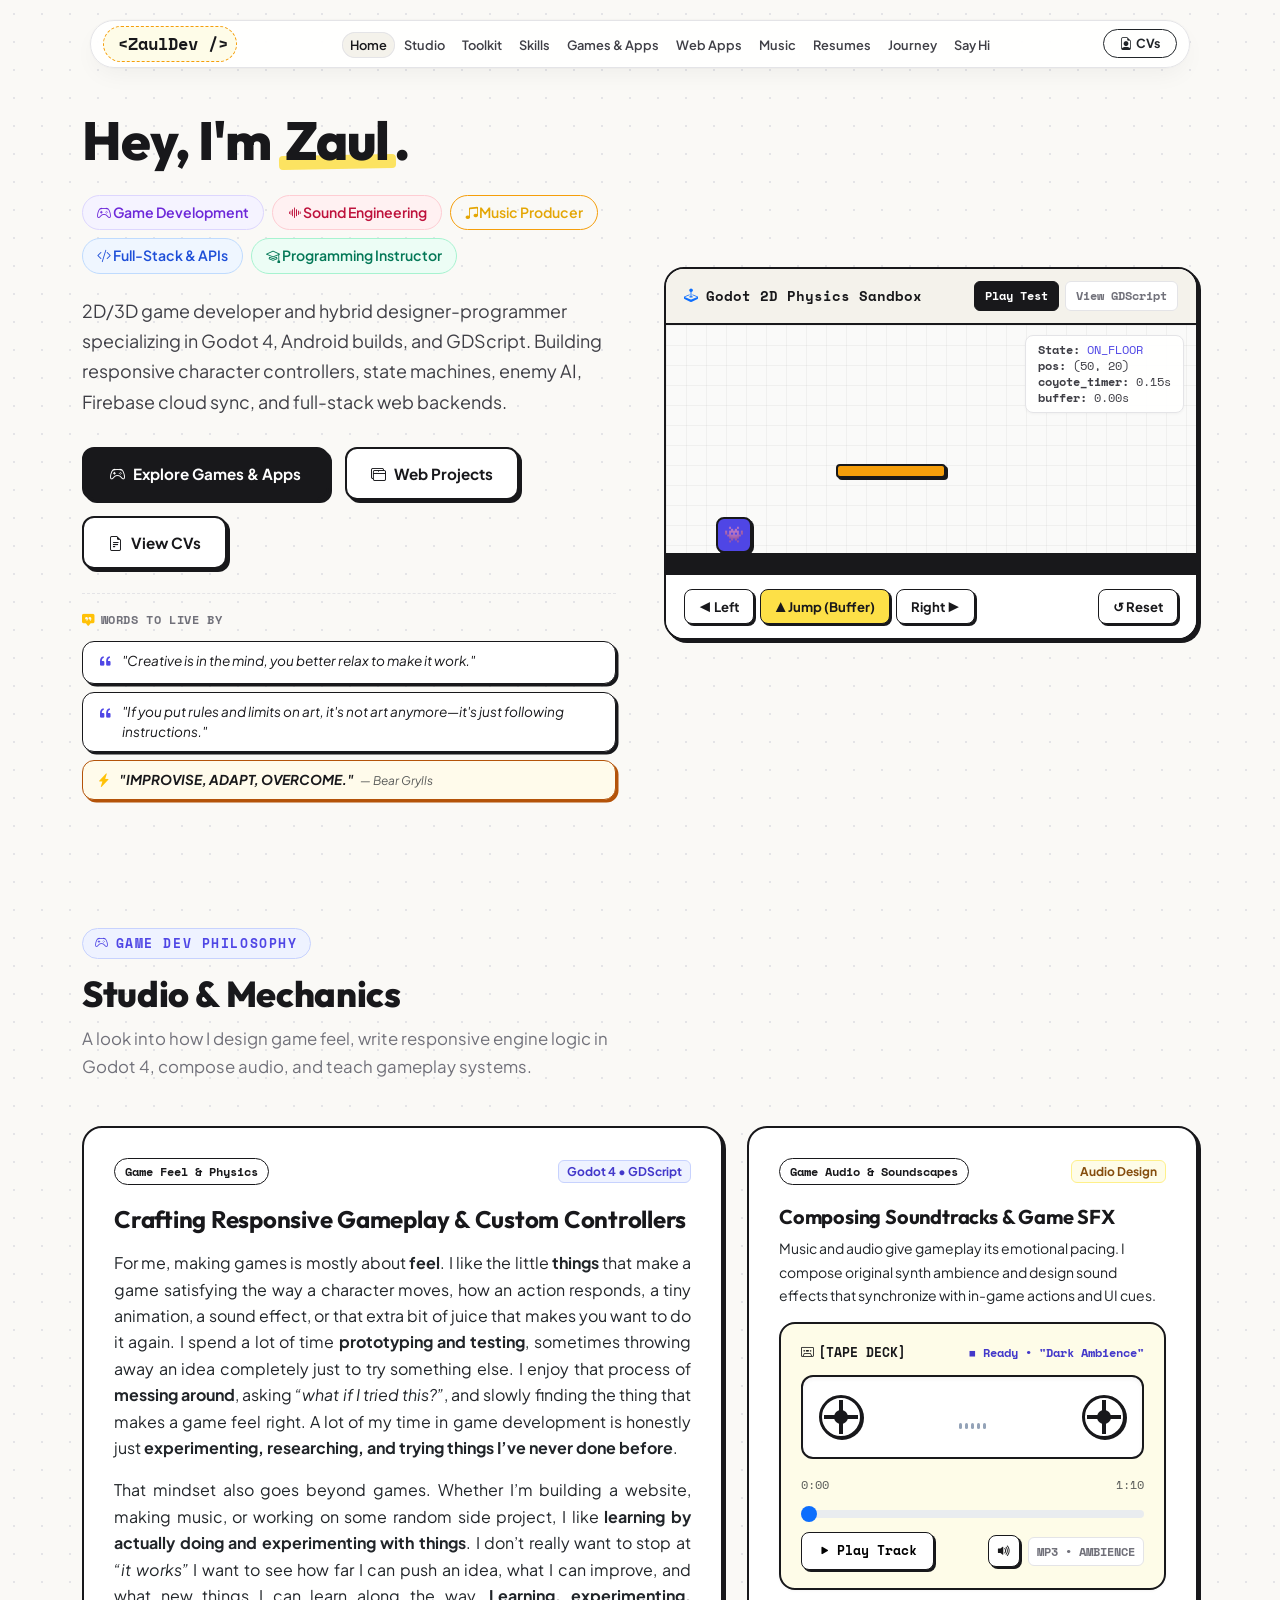
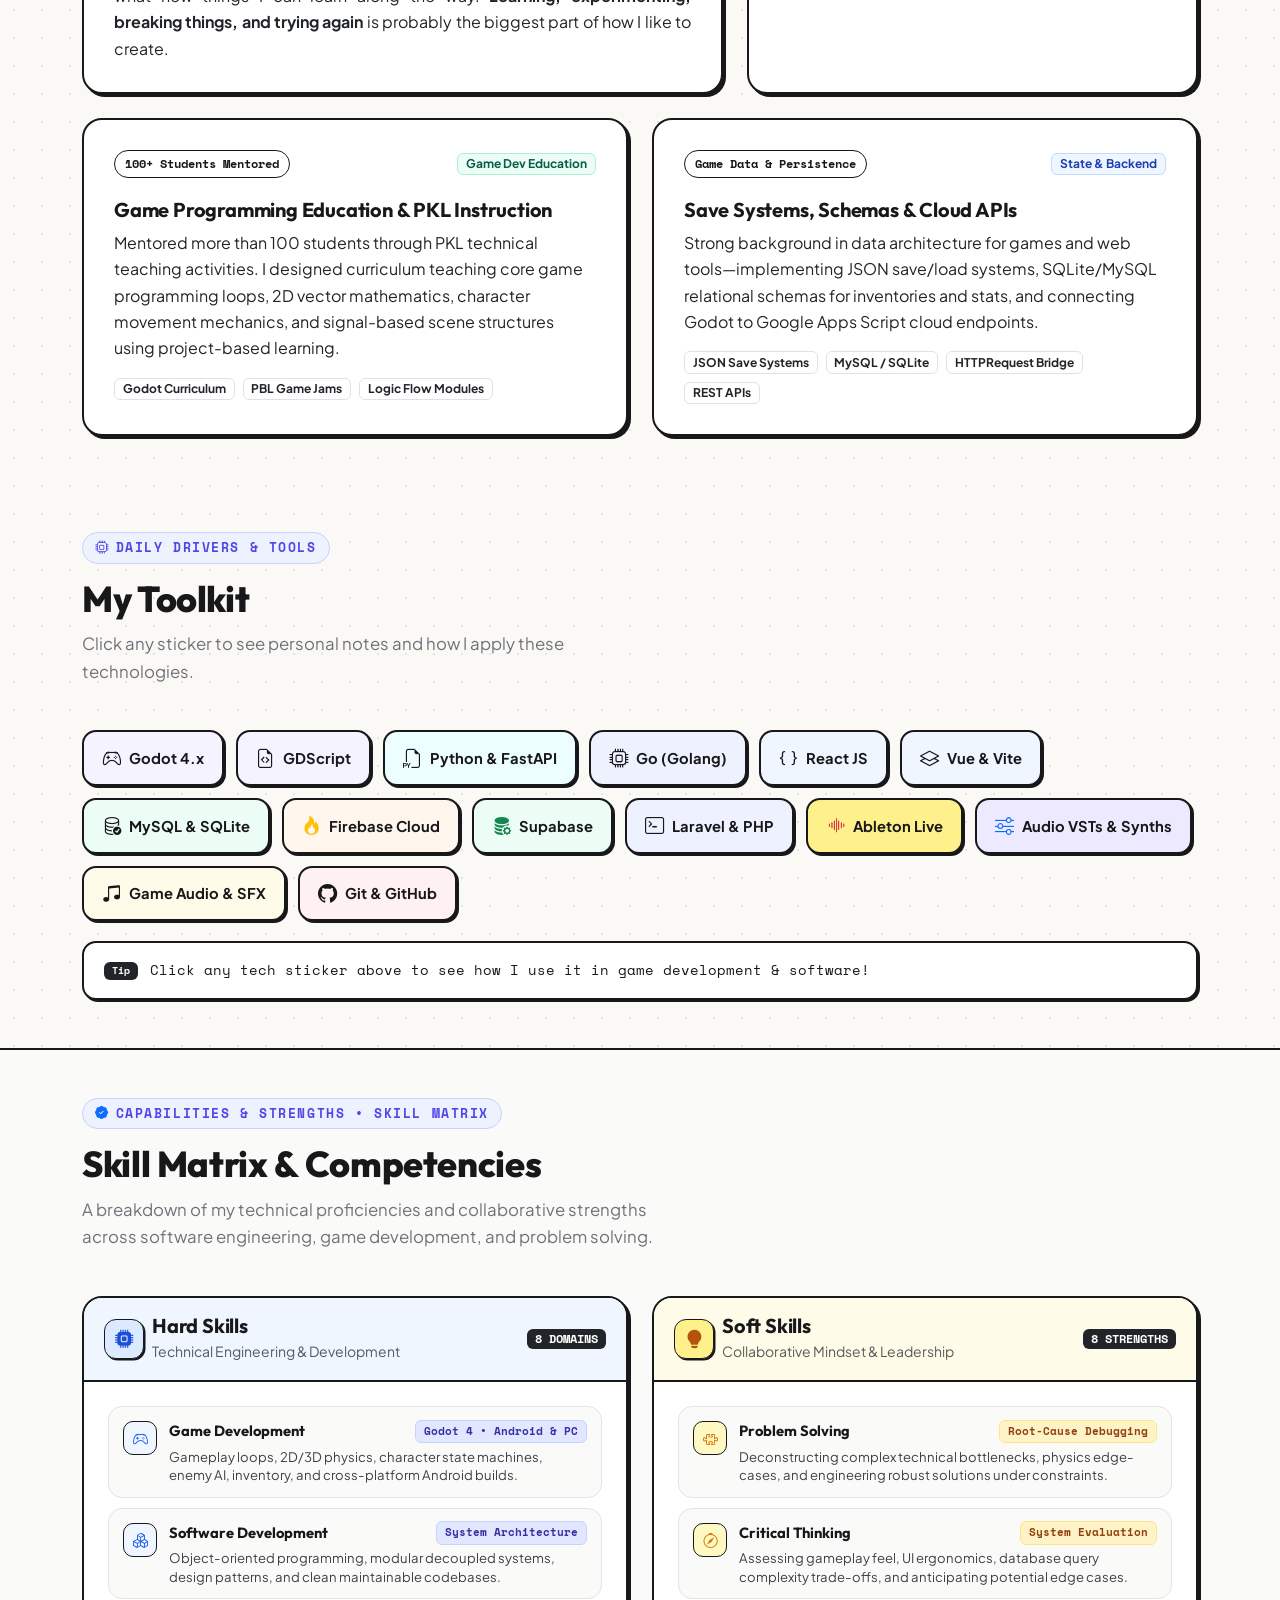
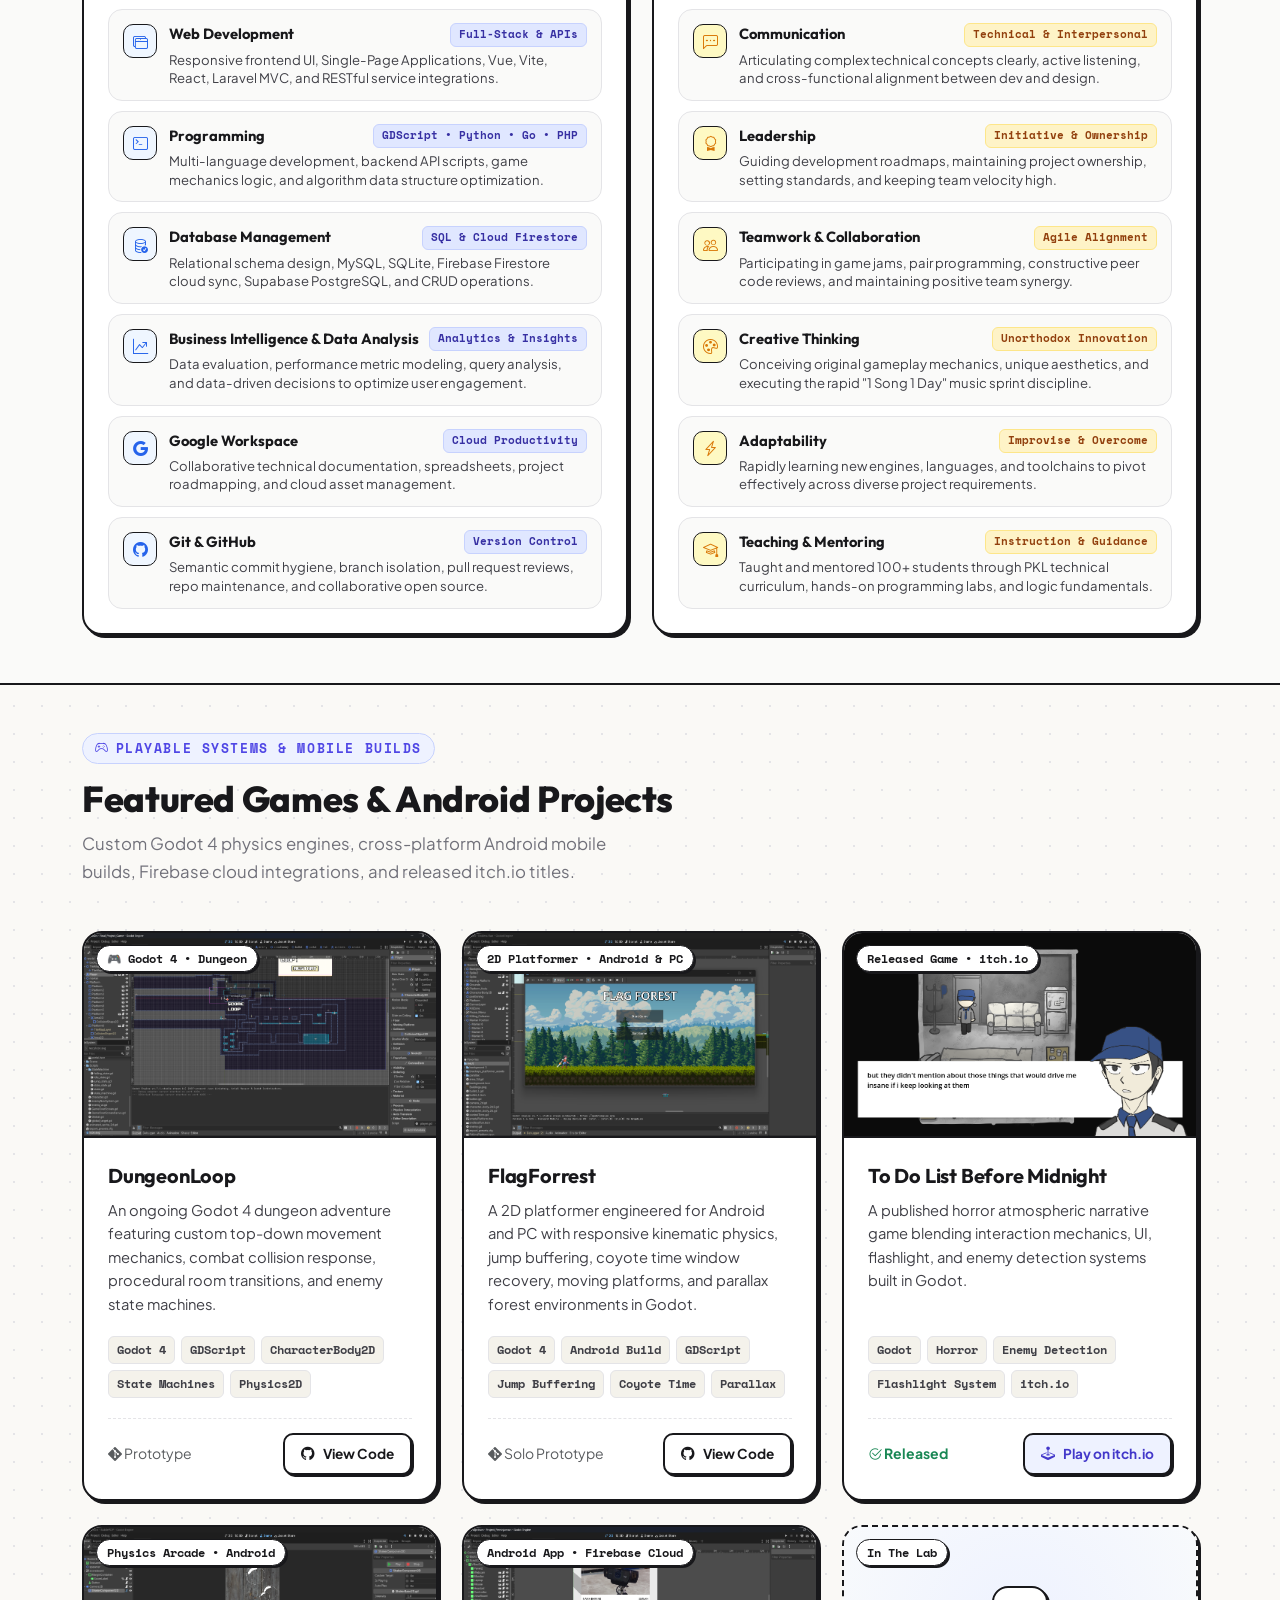
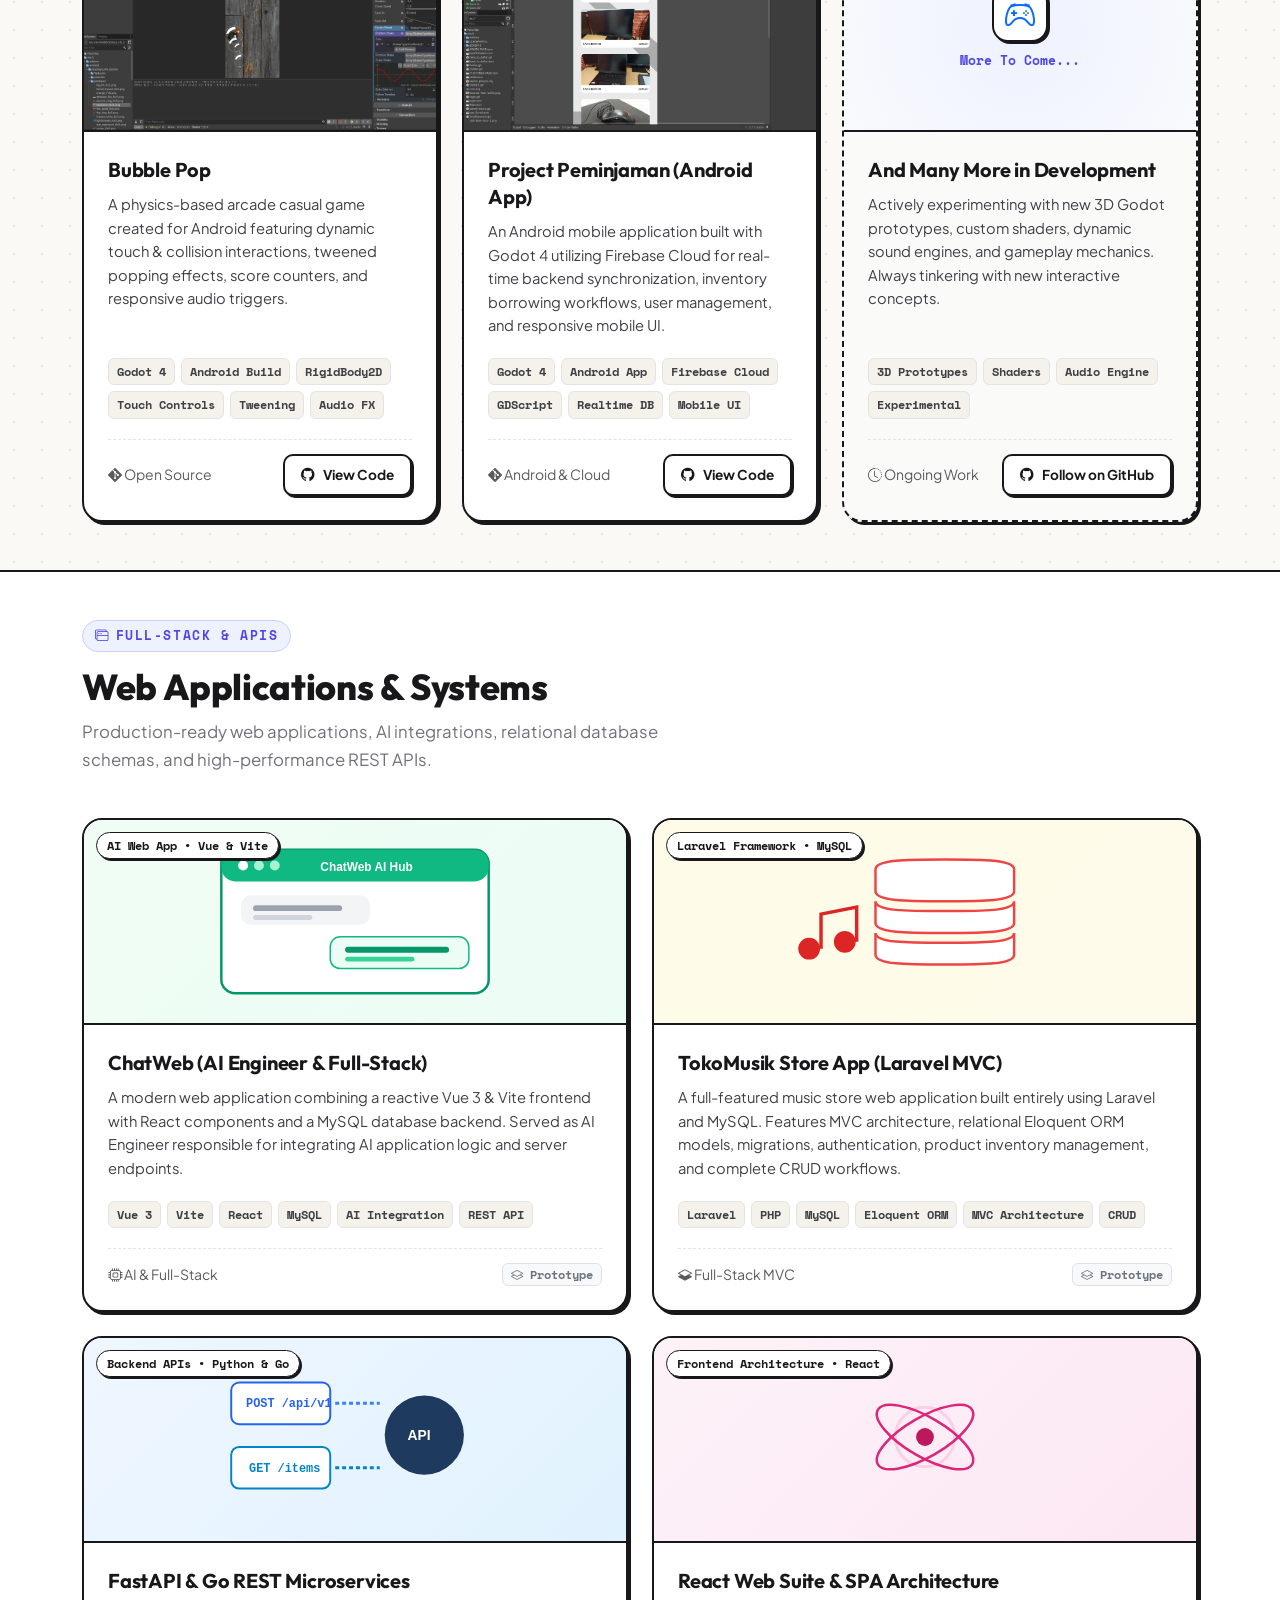
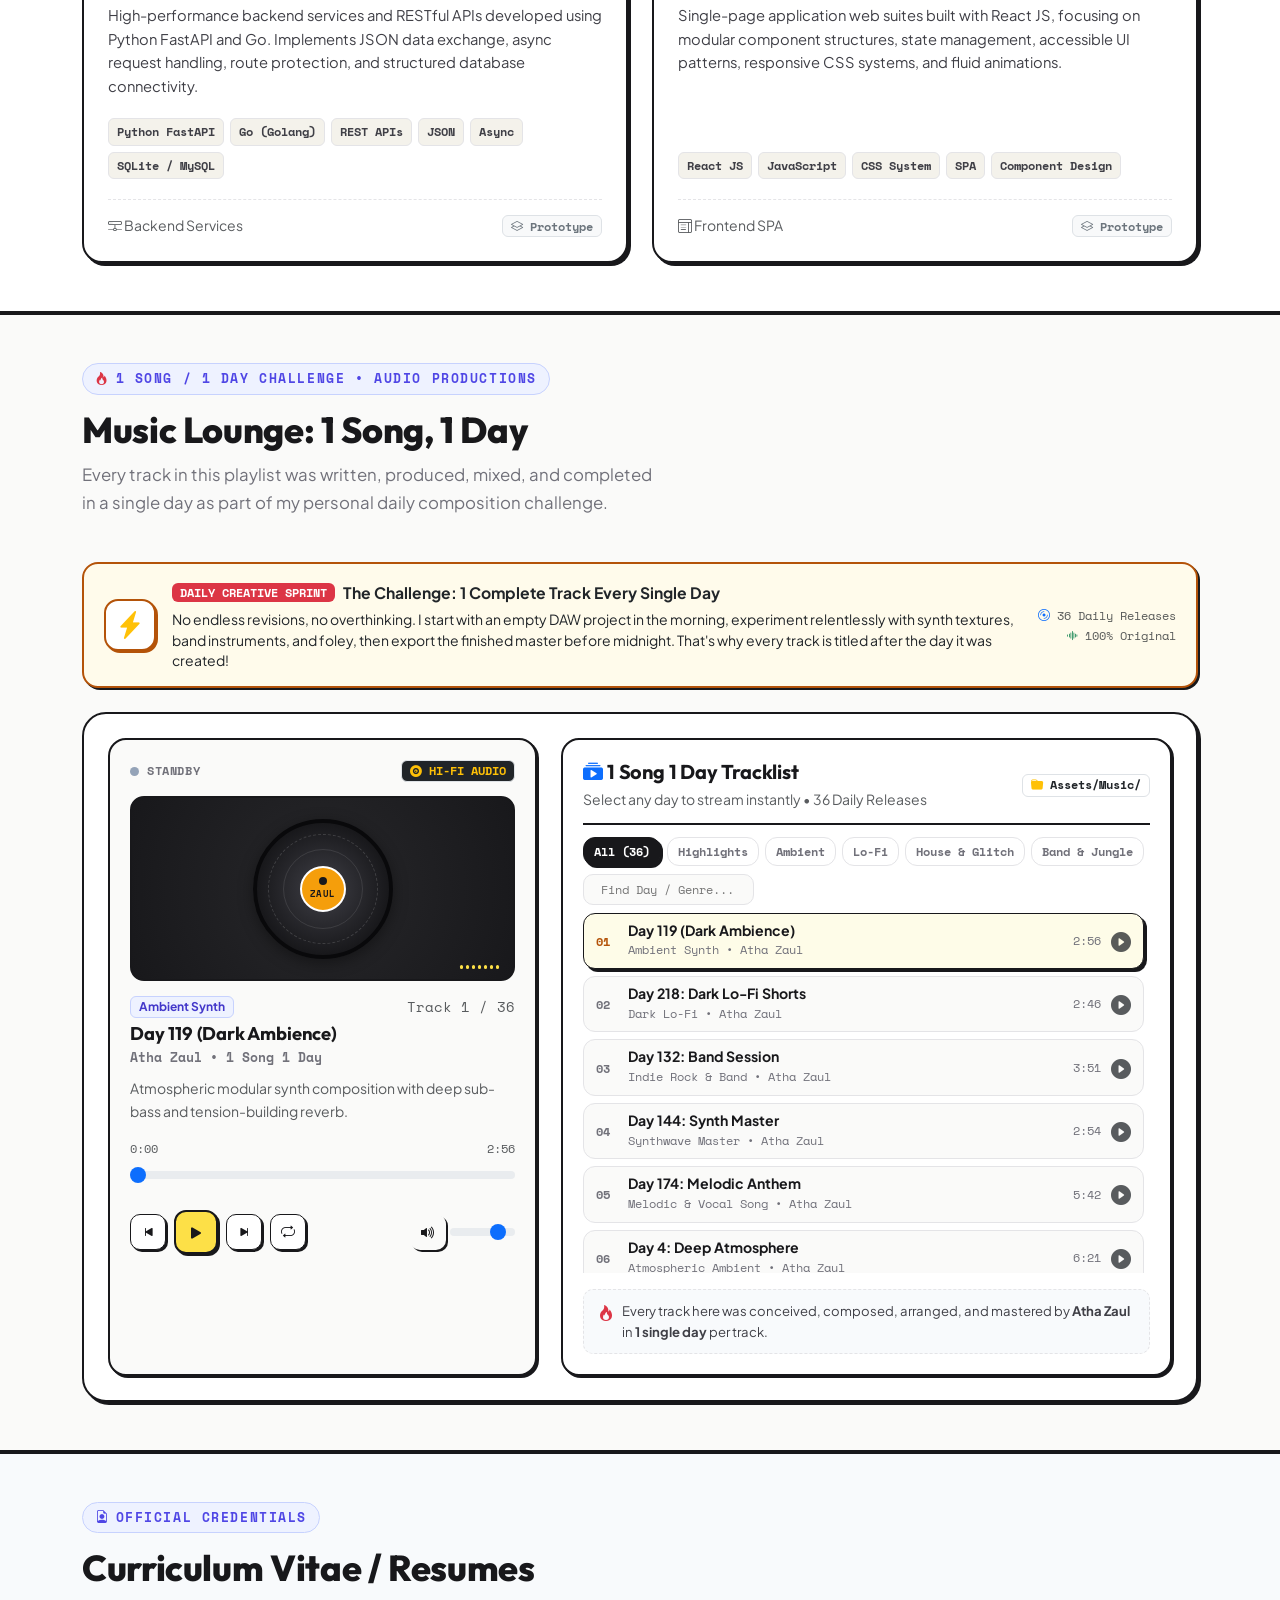
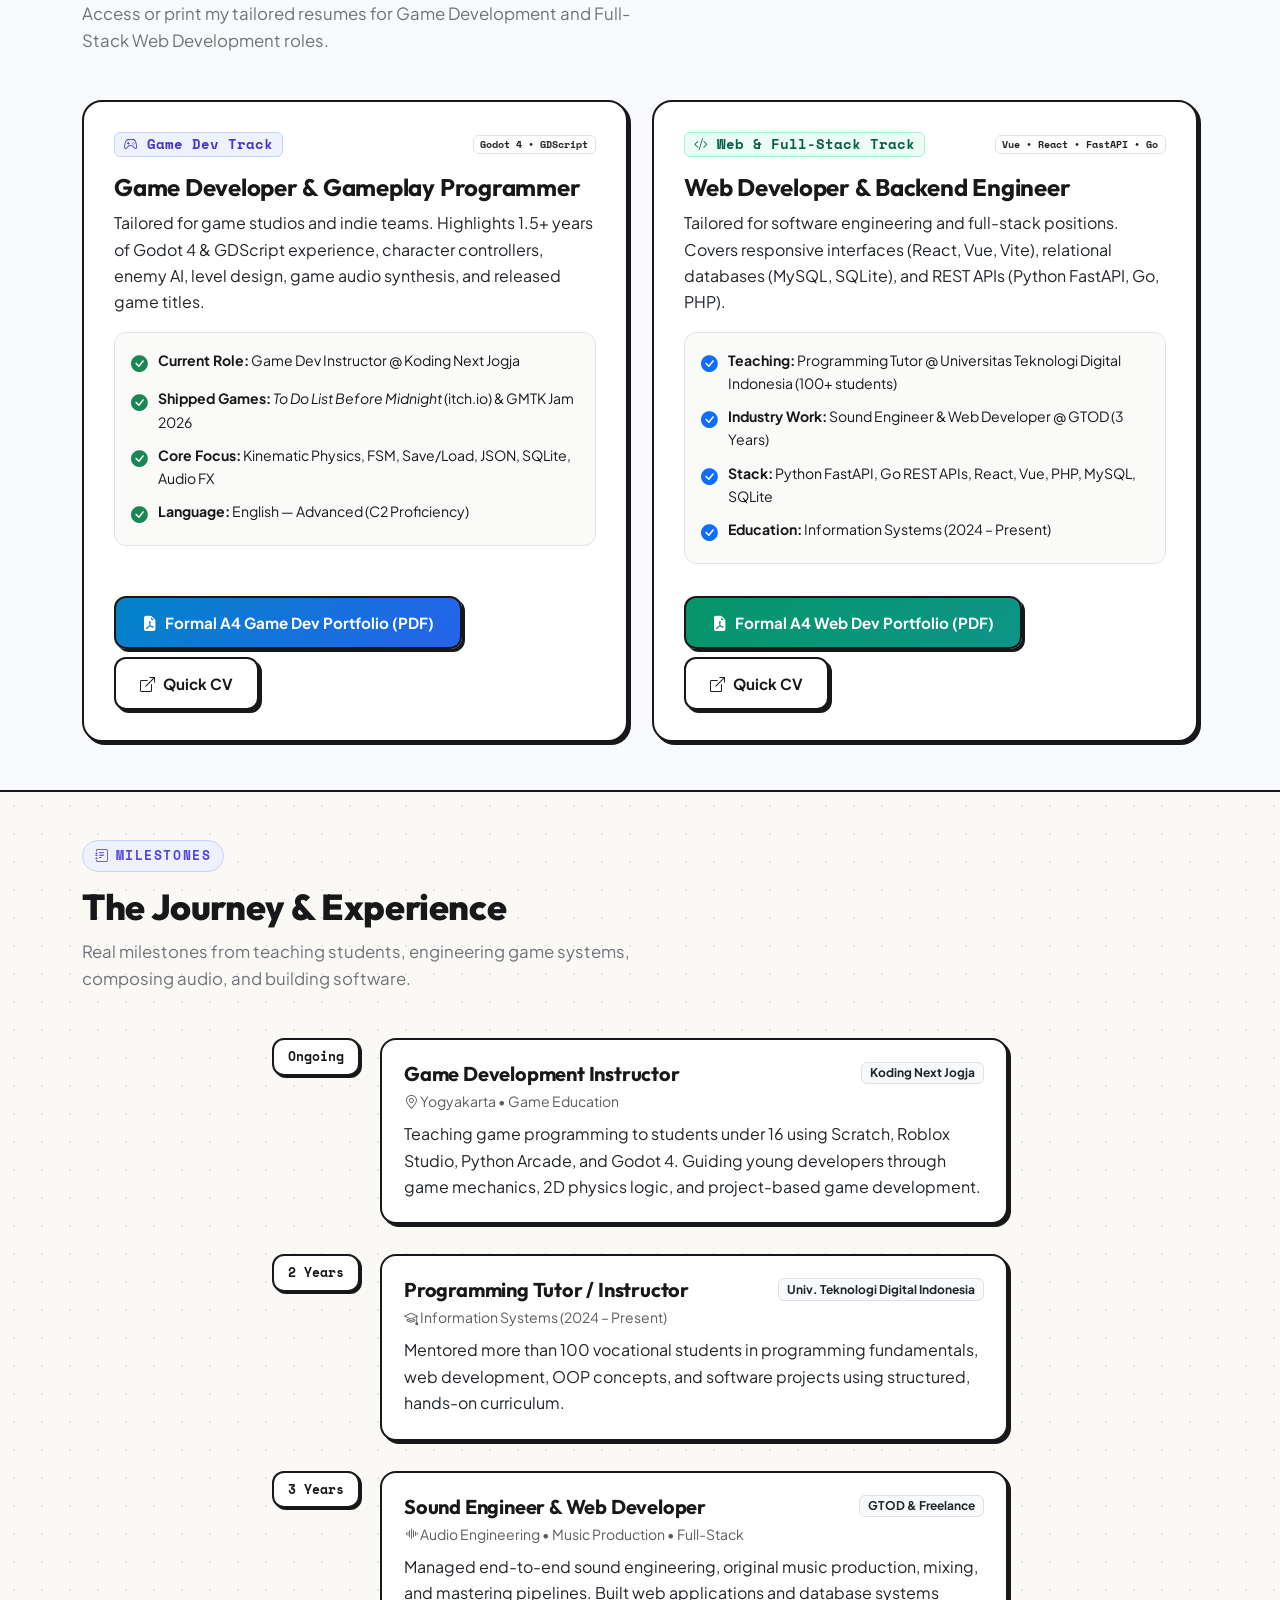
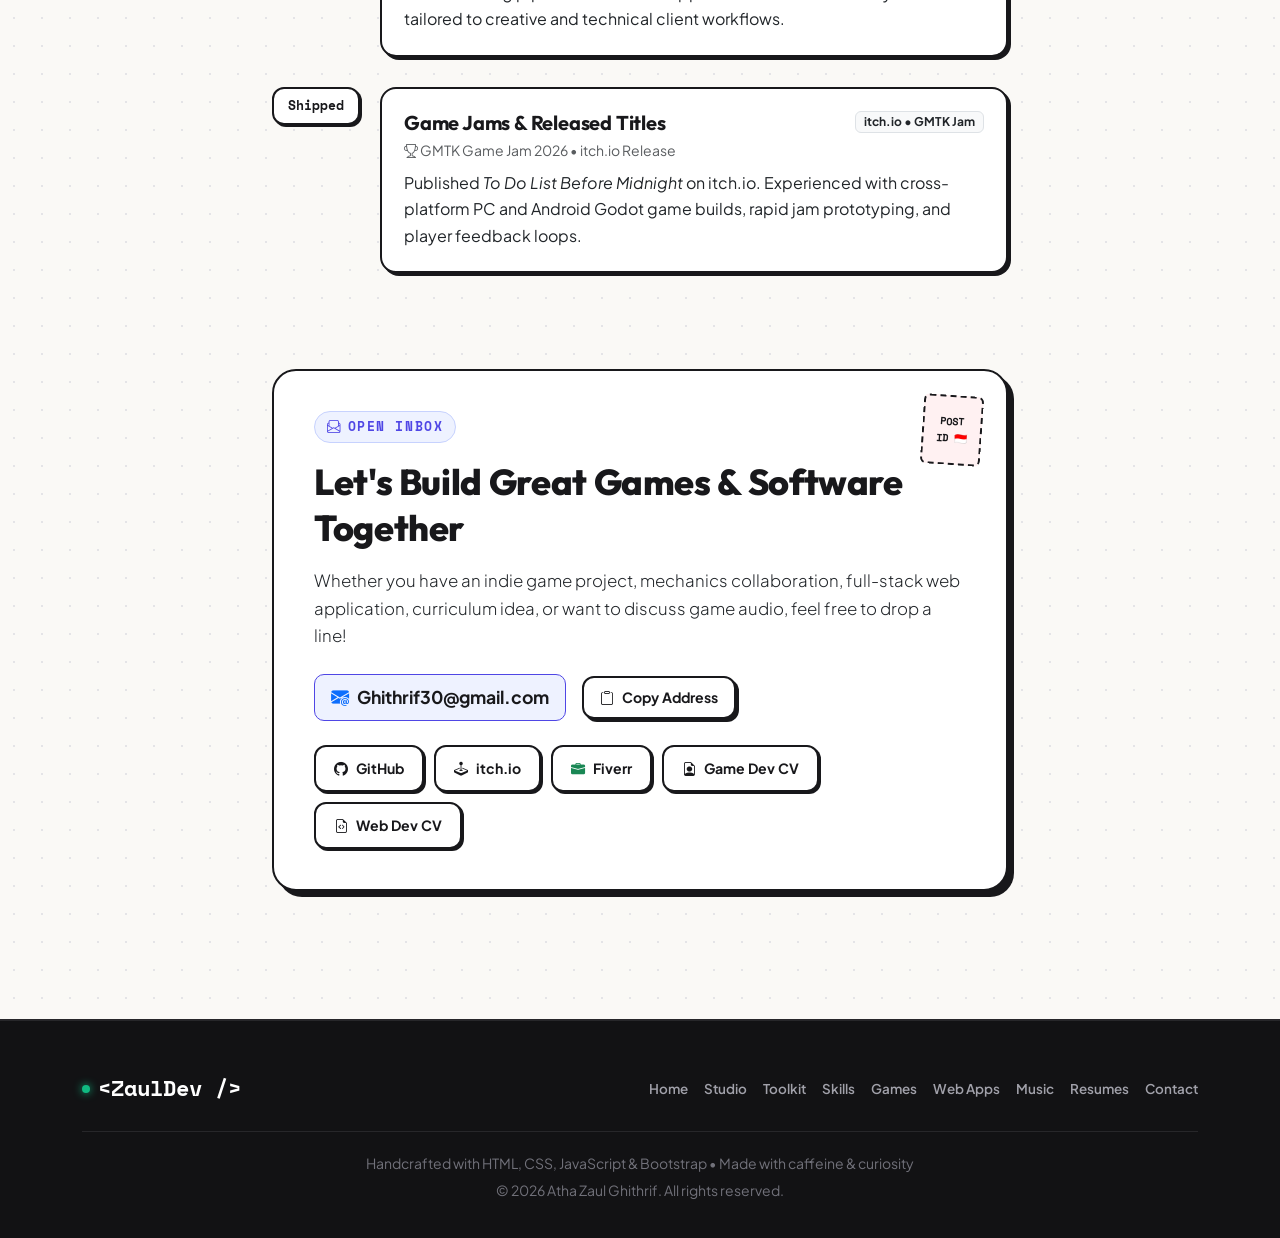
==== commit eaf407e5: "update2" ====
--- a/index.html
+++ b/index.html
@@ -38,6 +38,7 @@
         <li><a class="nav-item-link active" href="#home">Home</a></li>
         <li><a class="nav-item-link" href="#about">Studio</a></li>
         <li><a class="nav-item-link" href="#toolkit">Toolkit</a></li>
+        <li><a class="nav-item-link" href="#skills">Skills</a></li>
         <li><a class="nav-item-link" href="#lab">Games & Apps</a></li>
         <li><a class="nav-item-link" href="#web-projects">Web Apps</a></li>
         <li><a class="nav-item-link" href="#music">Music</a></li>
@@ -63,6 +64,7 @@
       <a class="mobile-nav-link active" href="#home"><i class="bi bi-house"></i> Home</a>
       <a class="mobile-nav-link" href="#about"><i class="bi bi-compass"></i> Studio</a>
       <a class="mobile-nav-link" href="#toolkit"><i class="bi bi-cpu"></i> Toolkit</a>
+      <a class="mobile-nav-link" href="#skills"><i class="bi bi-patch-check"></i> Skills Matrix</a>
       <a class="mobile-nav-link" href="#lab"><i class="bi bi-controller"></i> Games & Apps</a>
       <a class="mobile-nav-link" href="#web-projects"><i class="bi bi-window-stack"></i> Web Apps</a>
       <a class="mobile-nav-link" href="#music"><i class="bi bi-music-note-beamed"></i> Music Lounge</a>
@@ -437,6 +439,289 @@
         <span id="sticker-note-badge" class="badge bg-dark text-white px-2 py-1"> Tip</span>
         <span id="sticker-note-text">Click any tech sticker above to see how I use it in game development &
           software!</span>
+      </div>
+    </div>
+  </section>
+
+  <!-- Skill Matrix & Competencies Section (Hard Skills & Soft Skills) -->
+  <section id="skills" class="py-5" style="background: #fafaf9; border-top: 2px solid var(--text-main); border-bottom: 2px solid var(--text-main);">
+    <div class="container">
+      <div class="section-indie-header">
+        <span class="section-kicker"><i class="bi bi-patch-check-fill text-primary"></i> Capabilities & Strengths • Skill Matrix</span>
+        <h2 class="section-big-title">Skill Matrix & Competencies</h2>
+        <p class="section-subtitle-text">
+          A breakdown of my technical proficiencies and collaborative strengths across software engineering, game development, and problem solving.
+        </p>
+      </div>
+
+      <div class="row g-4 align-items-stretch reveal-stagger">
+        <!-- Column 1: Hard Skills -->
+        <div class="col-lg-6">
+          <div class="skills-deck-card h-100">
+            <div class="skills-deck-header header-hard">
+              <div class="d-flex align-items-center gap-2">
+                <div class="skills-header-icon icon-hard">
+                  <i class="bi bi-cpu-fill"></i>
+                </div>
+                <div>
+                  <h3 class="h5 fw-bold mb-0">Hard Skills</h3>
+                  <span class="small text-muted">Technical Engineering & Development</span>
+                </div>
+              </div>
+              <span class="badge bg-dark text-white px-2 py-1" style="font-family: var(--font-mono); font-size: 0.72rem;">
+                8 DOMAINS
+              </span>
+            </div>
+
+            <div class="skills-list-stack p-3 p-md-4">
+              <!-- Skill 1 -->
+              <div class="skill-matrix-row">
+                <div class="skill-row-icon icon-hard-sub">
+                  <i class="bi bi-controller"></i>
+                </div>
+                <div class="skill-row-content">
+                  <div class="d-flex align-items-center justify-content-between flex-wrap gap-1 mb-1">
+                    <span class="skill-name">Game Development</span>
+                    <span class="skill-tag-pill">Godot 4 • Android & PC</span>
+                  </div>
+                  <p class="skill-desc">Gameplay loops, 2D/3D physics, character state machines, enemy AI, inventory, and cross-platform Android builds.</p>
+                </div>
+              </div>
+
+              <!-- Skill 2 -->
+              <div class="skill-matrix-row">
+                <div class="skill-row-icon icon-hard-sub">
+                  <i class="bi bi-boxes"></i>
+                </div>
+                <div class="skill-row-content">
+                  <div class="d-flex align-items-center justify-content-between flex-wrap gap-1 mb-1">
+                    <span class="skill-name">Software Development</span>
+                    <span class="skill-tag-pill">System Architecture</span>
+                  </div>
+                  <p class="skill-desc">Object-oriented programming, modular decoupled systems, design patterns, and clean maintainable codebases.</p>
+                </div>
+              </div>
+
+              <!-- Skill 3 -->
+              <div class="skill-matrix-row">
+                <div class="skill-row-icon icon-hard-sub">
+                  <i class="bi bi-window-stack"></i>
+                </div>
+                <div class="skill-row-content">
+                  <div class="d-flex align-items-center justify-content-between flex-wrap gap-1 mb-1">
+                    <span class="skill-name">Web Development</span>
+                    <span class="skill-tag-pill">Full-Stack & APIs</span>
+                  </div>
+                  <p class="skill-desc">Responsive frontend UI, Single-Page Applications, Vue, Vite, React, Laravel MVC, and RESTful service integrations.</p>
+                </div>
+              </div>
+
+              <!-- Skill 4 -->
+              <div class="skill-matrix-row">
+                <div class="skill-row-icon icon-hard-sub">
+                  <i class="bi bi-terminal"></i>
+                </div>
+                <div class="skill-row-content">
+                  <div class="d-flex align-items-center justify-content-between flex-wrap gap-1 mb-1">
+                    <span class="skill-name">Programming</span>
+                    <span class="skill-tag-pill">GDScript • Python • Go • PHP</span>
+                  </div>
+                  <p class="skill-desc">Multi-language development, backend API scripts, game mechanics logic, and algorithm data structure optimization.</p>
+                </div>
+              </div>
+
+              <!-- Skill 5 -->
+              <div class="skill-matrix-row">
+                <div class="skill-row-icon icon-hard-sub">
+                  <i class="bi bi-database-check"></i>
+                </div>
+                <div class="skill-row-content">
+                  <div class="d-flex align-items-center justify-content-between flex-wrap gap-1 mb-1">
+                    <span class="skill-name">Database Management</span>
+                    <span class="skill-tag-pill">SQL & Cloud Firestore</span>
+                  </div>
+                  <p class="skill-desc">Relational schema design, MySQL, SQLite, Firebase Firestore cloud sync, Supabase PostgreSQL, and CRUD operations.</p>
+                </div>
+              </div>
+
+              <!-- Skill 6 -->
+              <div class="skill-matrix-row">
+                <div class="skill-row-icon icon-hard-sub">
+                  <i class="bi bi-graph-up-arrow"></i>
+                </div>
+                <div class="skill-row-content">
+                  <div class="d-flex align-items-center justify-content-between flex-wrap gap-1 mb-1">
+                    <span class="skill-name">Business Intelligence & Data Analysis</span>
+                    <span class="skill-tag-pill">Analytics & Insights</span>
+                  </div>
+                  <p class="skill-desc">Data evaluation, performance metric modeling, query analysis, and data-driven decisions to optimize user engagement.</p>
+                </div>
+              </div>
+
+              <!-- Skill 7 -->
+              <div class="skill-matrix-row">
+                <div class="skill-row-icon icon-hard-sub">
+                  <i class="bi bi-google"></i>
+                </div>
+                <div class="skill-row-content">
+                  <div class="d-flex align-items-center justify-content-between flex-wrap gap-1 mb-1">
+                    <span class="skill-name">Google Workspace</span>
+                    <span class="skill-tag-pill">Cloud Productivity</span>
+                  </div>
+                  <p class="skill-desc">Collaborative technical documentation, spreadsheets, project roadmapping, and cloud asset management.</p>
+                </div>
+              </div>
+
+              <!-- Skill 8 -->
+              <div class="skill-matrix-row">
+                <div class="skill-row-icon icon-hard-sub">
+                  <i class="bi bi-github"></i>
+                </div>
+                <div class="skill-row-content">
+                  <div class="d-flex align-items-center justify-content-between flex-wrap gap-1 mb-1">
+                    <span class="skill-name">Git & GitHub</span>
+                    <span class="skill-tag-pill">Version Control</span>
+                  </div>
+                  <p class="skill-desc">Semantic commit hygiene, branch isolation, pull request reviews, repo maintenance, and collaborative open source.</p>
+                </div>
+              </div>
+            </div>
+          </div>
+        </div>
+
+        <!-- Column 2: Soft Skills -->
+        <div class="col-lg-6">
+          <div class="skills-deck-card h-100">
+            <div class="skills-deck-header header-soft">
+              <div class="d-flex align-items-center gap-2">
+                <div class="skills-header-icon icon-soft">
+                  <i class="bi bi-lightbulb-fill"></i>
+                </div>
+                <div>
+                  <h3 class="h5 fw-bold mb-0">Soft Skills</h3>
+                  <span class="small text-muted">Collaborative Mindset & Leadership</span>
+                </div>
+              </div>
+              <span class="badge bg-dark text-white px-2 py-1" style="font-family: var(--font-mono); font-size: 0.72rem;">
+                8 STRENGTHS
+              </span>
+            </div>
+
+            <div class="skills-list-stack p-3 p-md-4">
+              <!-- Skill 1 -->
+              <div class="skill-matrix-row">
+                <div class="skill-row-icon icon-soft-sub">
+                  <i class="bi bi-puzzle"></i>
+                </div>
+                <div class="skill-row-content">
+                  <div class="d-flex align-items-center justify-content-between flex-wrap gap-1 mb-1">
+                    <span class="skill-name">Problem Solving</span>
+                    <span class="skill-tag-pill soft-pill">Root-Cause Debugging</span>
+                  </div>
+                  <p class="skill-desc">Deconstructing complex technical bottlenecks, physics edge-cases, and engineering robust solutions under constraints.</p>
+                </div>
+              </div>
+
+              <!-- Skill 2 -->
+              <div class="skill-matrix-row">
+                <div class="skill-row-icon icon-soft-sub">
+                  <i class="bi bi-compass"></i>
+                </div>
+                <div class="skill-row-content">
+                  <div class="d-flex align-items-center justify-content-between flex-wrap gap-1 mb-1">
+                    <span class="skill-name">Critical Thinking</span>
+                    <span class="skill-tag-pill soft-pill">System Evaluation</span>
+                  </div>
+                  <p class="skill-desc">Assessing gameplay feel, UI ergonomics, database query complexity trade-offs, and anticipating potential edge cases.</p>
+                </div>
+              </div>
+
+              <!-- Skill 3 -->
+              <div class="skill-matrix-row">
+                <div class="skill-row-icon icon-soft-sub">
+                  <i class="bi bi-chat-left-dots"></i>
+                </div>
+                <div class="skill-row-content">
+                  <div class="d-flex align-items-center justify-content-between flex-wrap gap-1 mb-1">
+                    <span class="skill-name">Communication</span>
+                    <span class="skill-tag-pill soft-pill">Technical & Interpersonal</span>
+                  </div>
+                  <p class="skill-desc">Articulating complex technical concepts clearly, active listening, and cross-functional alignment between dev and design.</p>
+                </div>
+              </div>
+
+              <!-- Skill 4 -->
+              <div class="skill-matrix-row">
+                <div class="skill-row-icon icon-soft-sub">
+                  <i class="bi bi-award"></i>
+                </div>
+                <div class="skill-row-content">
+                  <div class="d-flex align-items-center justify-content-between flex-wrap gap-1 mb-1">
+                    <span class="skill-name">Leadership</span>
+                    <span class="skill-tag-pill soft-pill">Initiative & Ownership</span>
+                  </div>
+                  <p class="skill-desc">Guiding development roadmaps, maintaining project ownership, setting standards, and keeping team velocity high.</p>
+                </div>
+              </div>
+
+              <!-- Skill 5 -->
+              <div class="skill-matrix-row">
+                <div class="skill-row-icon icon-soft-sub">
+                  <i class="bi bi-people"></i>
+                </div>
+                <div class="skill-row-content">
+                  <div class="d-flex align-items-center justify-content-between flex-wrap gap-1 mb-1">
+                    <span class="skill-name">Teamwork & Collaboration</span>
+                    <span class="skill-tag-pill soft-pill">Agile Alignment</span>
+                  </div>
+                  <p class="skill-desc">Participating in game jams, pair programming, constructive peer code reviews, and maintaining positive team synergy.</p>
+                </div>
+              </div>
+
+              <!-- Skill 6 -->
+              <div class="skill-matrix-row">
+                <div class="skill-row-icon icon-soft-sub">
+                  <i class="bi bi-palette"></i>
+                </div>
+                <div class="skill-row-content">
+                  <div class="d-flex align-items-center justify-content-between flex-wrap gap-1 mb-1">
+                    <span class="skill-name">Creative Thinking</span>
+                    <span class="skill-tag-pill soft-pill">Unorthodox Innovation</span>
+                  </div>
+                  <p class="skill-desc">Conceiving original gameplay mechanics, unique aesthetics, and executing the rapid "1 Song 1 Day" music sprint discipline.</p>
+                </div>
+              </div>
+
+              <!-- Skill 7 -->
+              <div class="skill-matrix-row">
+                <div class="skill-row-icon icon-soft-sub">
+                  <i class="bi bi-lightning-charge"></i>
+                </div>
+                <div class="skill-row-content">
+                  <div class="d-flex align-items-center justify-content-between flex-wrap gap-1 mb-1">
+                    <span class="skill-name">Adaptability</span>
+                    <span class="skill-tag-pill soft-pill">Improvise & Overcome</span>
+                  </div>
+                  <p class="skill-desc">Rapidly learning new engines, languages, and toolchains to pivot effectively across diverse project requirements.</p>
+                </div>
+              </div>
+
+              <!-- Skill 8 -->
+              <div class="skill-matrix-row">
+                <div class="skill-row-icon icon-soft-sub">
+                  <i class="bi bi-mortarboard"></i>
+                </div>
+                <div class="skill-row-content">
+                  <div class="d-flex align-items-center justify-content-between flex-wrap gap-1 mb-1">
+                    <span class="skill-name">Teaching & Mentoring</span>
+                    <span class="skill-tag-pill soft-pill">Instruction & Guidance</span>
+                  </div>
+                  <p class="skill-desc">Taught and mentored 100+ students through PKL technical curriculum, hands-on programming labs, and logic fundamentals.</p>
+                </div>
+              </div>
+            </div>
+          </div>
+        </div>
       </div>
     </div>
   </section>
@@ -1100,11 +1385,11 @@
               </div>
             </div>
             <div class="d-flex flex-wrap gap-2 pt-2">
-              <a href="cv/Resume_GameDev.html" target="_blank" class="btn-indie-primary">
-                <i class="bi bi-box-arrow-up-right"></i> Open Game Dev CV
+              <a href="../Portofoliopdf/index.html" target="_blank" class="btn-indie-primary" style="background: linear-gradient(135deg, #0284c7, #2563eb); color: white;">
+                <i class="bi bi-file-earmark-pdf-fill"></i> Formal A4 Game Dev Portfolio (PDF)
               </a>
               <a href="cv/Resume_GameDev.html" target="_blank" class="btn-indie-secondary">
-                <i class="bi bi-printer"></i> View & Print PDF
+                <i class="bi bi-box-arrow-up-right"></i> Quick CV
               </a>
             </div>
           </div>
@@ -1147,11 +1432,11 @@
               </div>
             </div>
             <div class="d-flex flex-wrap gap-2 pt-2">
-              <a href="cv/Resume_WebDev.html" target="_blank" class="btn-indie-primary">
-                <i class="bi bi-box-arrow-up-right"></i> Open Web Dev CV
+              <a href="../Portofoliopdf/webdev.html" target="_blank" class="btn-indie-primary" style="background: linear-gradient(135deg, #059669, #0d9488); color: white;">
+                <i class="bi bi-file-earmark-pdf-fill"></i> Formal A4 Web Dev Portfolio (PDF)
               </a>
               <a href="cv/Resume_WebDev.html" target="_blank" class="btn-indie-secondary">
-                <i class="bi bi-printer"></i> View & Print PDF
+                <i class="bi bi-box-arrow-up-right"></i> Quick CV
               </a>
             </div>
           </div>
@@ -1314,6 +1599,7 @@
           <a href="#home">Home</a>
           <a href="#about">Studio</a>
           <a href="#toolkit">Toolkit</a>
+          <a href="#skills">Skills</a>
           <a href="#lab">Games</a>
           <a href="#web-projects">Web Apps</a>
           <a href="#music">Music</a>
--- a/css/style.css
+++ b/css/style.css
@@ -137,14 +137,14 @@
 }
 
 .nav-pill-container {
-  max-width: 1040px;
+  max-width: 1100px;
   margin: 0 auto;
   background: rgba(255, 255, 255, 0.88);
   backdrop-filter: blur(16px);
   -webkit-backdrop-filter: blur(16px);
   border: 1px solid var(--border-main);
   border-radius: 50px;
-  padding: 6px 14px;
+  padding: 5px 12px;
   box-shadow: 0 10px 25px -5px rgba(0, 0, 0, 0.05), 0 0 0 1px rgba(0, 0, 0, 0.02);
   display: flex;
   align-items: center;
@@ -174,7 +174,7 @@
 .nav-links-wrap {
   display: flex;
   align-items: center;
-  gap: 2px;
+  gap: 1px;
   list-style: none;
   margin: 0;
   padding: 0;
@@ -182,9 +182,9 @@
 
 .nav-item-link {
   color: var(--text-body);
-  font-size: 0.82rem;
+  font-size: 0.80rem;
   font-weight: 600;
-  padding: 5px 9px;
+  padding: 5px 8px;
   border-radius: 16px;
   transition: all 0.2s ease;
   position: relative;
@@ -1066,6 +1066,145 @@
   box-shadow: var(--shadow-pop-sm);
 }
 
+/* Skills Matrix Deck (Hard Skills & Soft Skills) */
+.skills-deck-card {
+  background: #ffffff;
+  border: 2px solid var(--text-main);
+  border-radius: 20px;
+  box-shadow: var(--shadow-pop);
+  overflow: hidden;
+  display: flex;
+  flex-direction: column;
+  transition: all 0.2s var(--ease-spring);
+}
+
+.skills-deck-card:hover {
+  transform: translateY(-2px);
+  box-shadow: 5px 5px 0px #18181b;
+}
+
+.skills-deck-header {
+  padding: 16px 20px;
+  border-bottom: 2px solid var(--text-main);
+  display: flex;
+  align-items: center;
+  justify-content: space-between;
+}
+
+.skills-deck-header.header-hard {
+  background: #eff6ff;
+}
+
+.skills-deck-header.header-soft {
+  background: #fefce8;
+}
+
+.skills-header-icon {
+  width: 40px;
+  height: 40px;
+  border-radius: 12px;
+  border: 1.5px solid var(--text-main);
+  display: inline-flex;
+  align-items: center;
+  justify-content: center;
+  font-size: 1.15rem;
+  box-shadow: 1.5px 1.5px 0px #18181b;
+}
+
+.skills-header-icon.icon-hard {
+  background: #dbeafe;
+  color: #1d4ed8;
+}
+
+.skills-header-icon.icon-soft {
+  background: #fef08a;
+  color: #b45309;
+}
+
+.skills-list-stack {
+  display: flex;
+  flex-direction: column;
+  gap: 10px;
+  flex-grow: 1;
+}
+
+.skill-matrix-row {
+  display: flex;
+  align-items: flex-start;
+  gap: 12px;
+  padding: 12px 14px;
+  background: #fafaf9;
+  border: 1.5px solid var(--border-main);
+  border-radius: 14px;
+  transition: all 0.2s var(--ease-spring);
+}
+
+.skill-matrix-row:hover {
+  background: #ffffff;
+  border-color: var(--text-main);
+  transform: translateX(4px);
+  box-shadow: 3px 3px 0px #18181b;
+}
+
+.skill-row-icon {
+  width: 34px;
+  height: 34px;
+  border-radius: 10px;
+  border: 1.5px solid var(--text-main);
+  display: inline-flex;
+  align-items: center;
+  justify-content: center;
+  font-size: 0.95rem;
+  flex-shrink: 0;
+  margin-top: 2px;
+}
+
+.skill-row-icon.icon-hard-sub {
+  background: #eff6ff;
+  color: #2563eb;
+}
+
+.skill-row-icon.icon-soft-sub {
+  background: #fef9c3;
+  color: #d97706;
+}
+
+.skill-row-content {
+  flex-grow: 1;
+}
+
+.skill-name {
+  font-family: var(--font-display);
+  font-weight: 700;
+  font-size: 0.92rem;
+  color: var(--text-main);
+}
+
+.skill-tag-pill {
+  font-family: var(--font-mono);
+  font-size: 0.68rem;
+  font-weight: 700;
+  padding: 2px 8px;
+  border-radius: 6px;
+  background: #e0e7ff;
+  color: #3730a3;
+  border: 1px solid #c7d2fe;
+  white-space: nowrap;
+}
+
+.skill-tag-pill.soft-pill {
+  background: #fef3c7;
+  color: #92400e;
+  border-color: #fde68a;
+}
+
+.skill-desc {
+  font-size: 0.82rem;
+  color: var(--text-body);
+  line-height: 1.42;
+  margin-bottom: 0;
+}
+
 /* Project Devlog Cards (Notebook style) */
 .project-card-devlog {
   background: #ffffff;
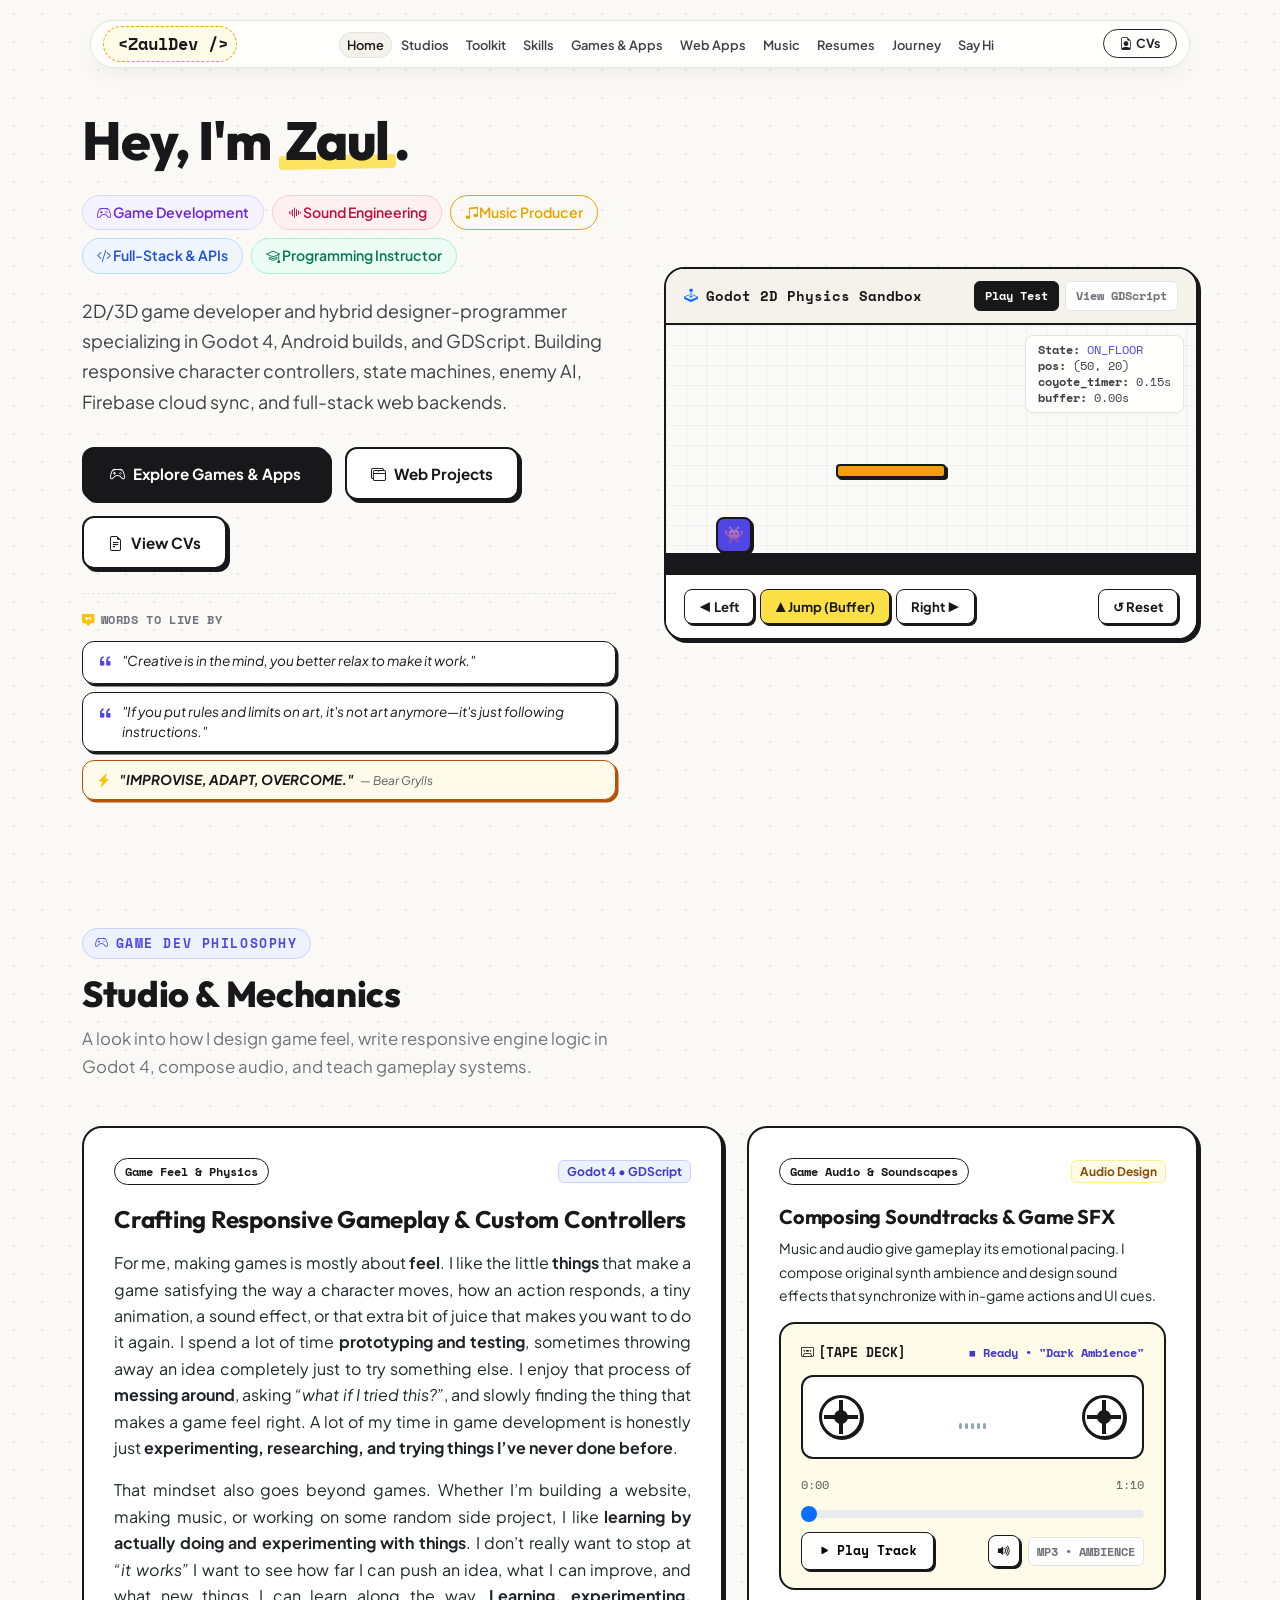
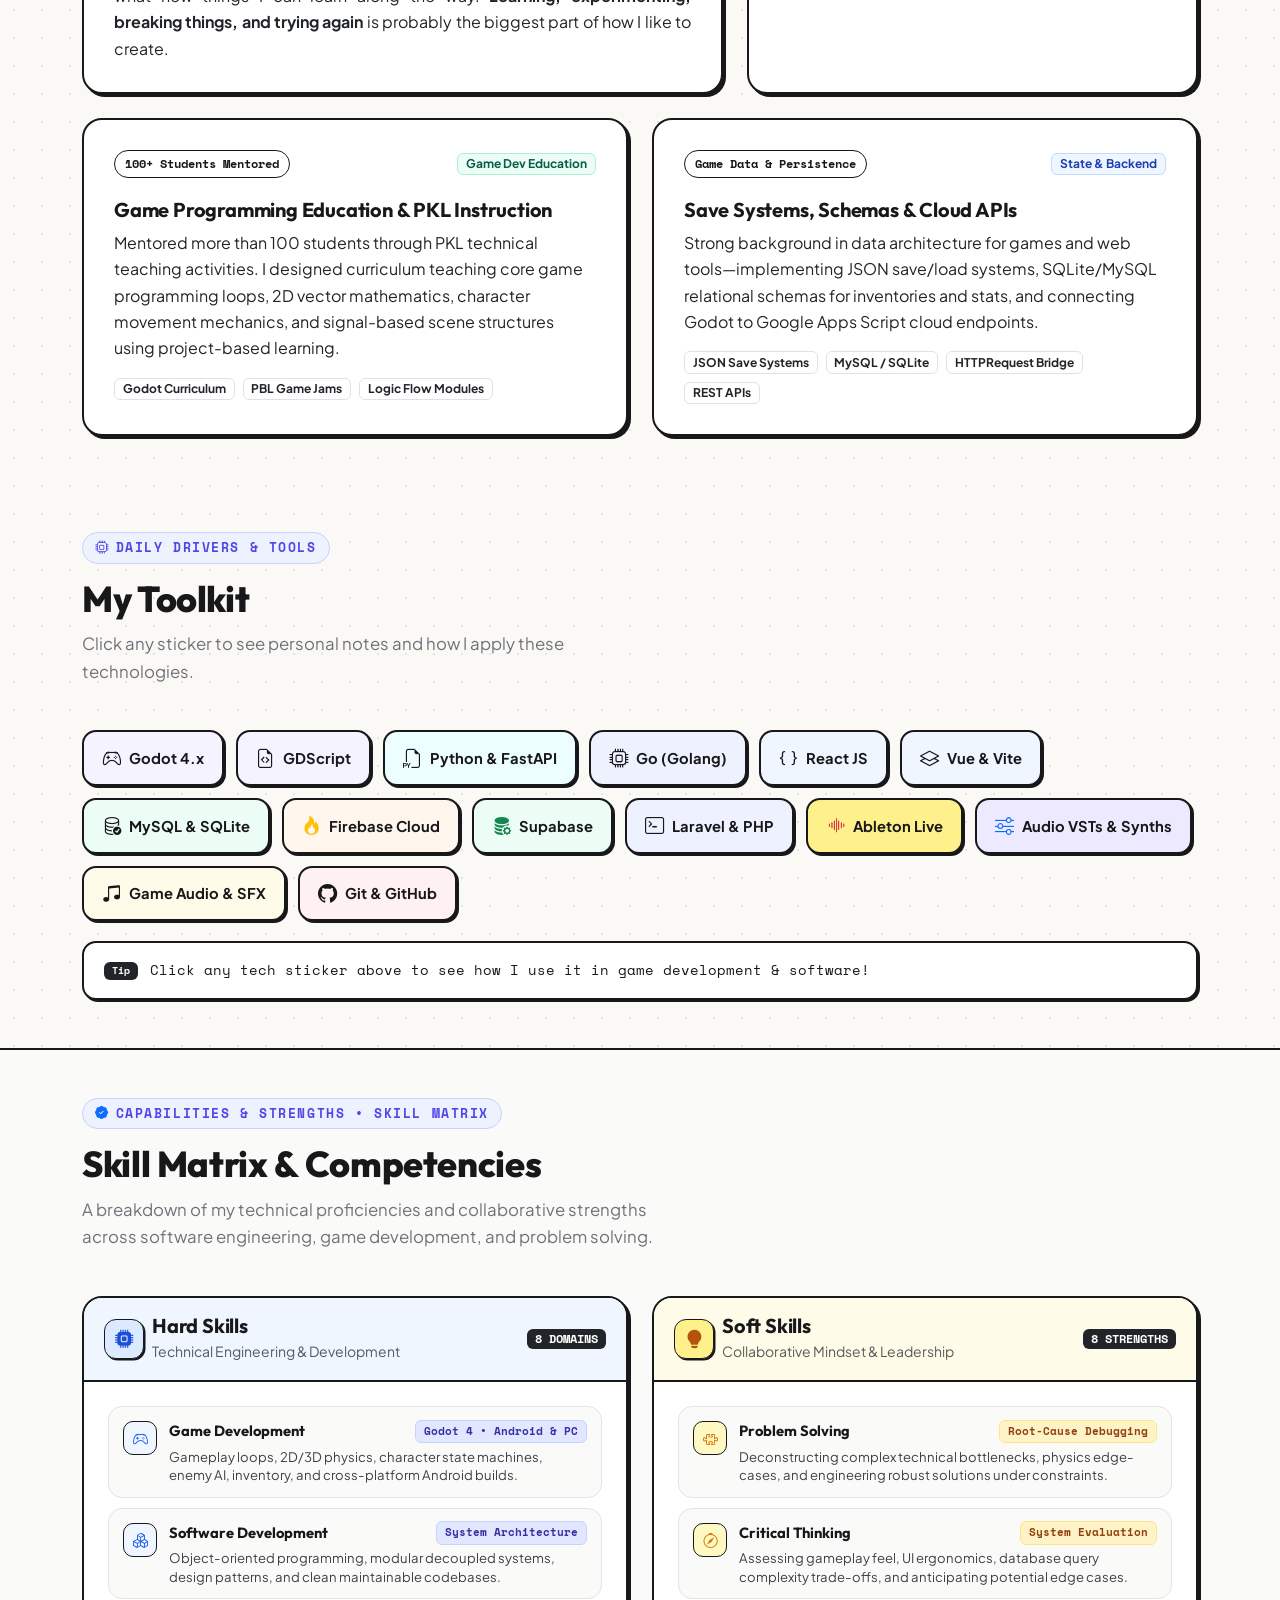
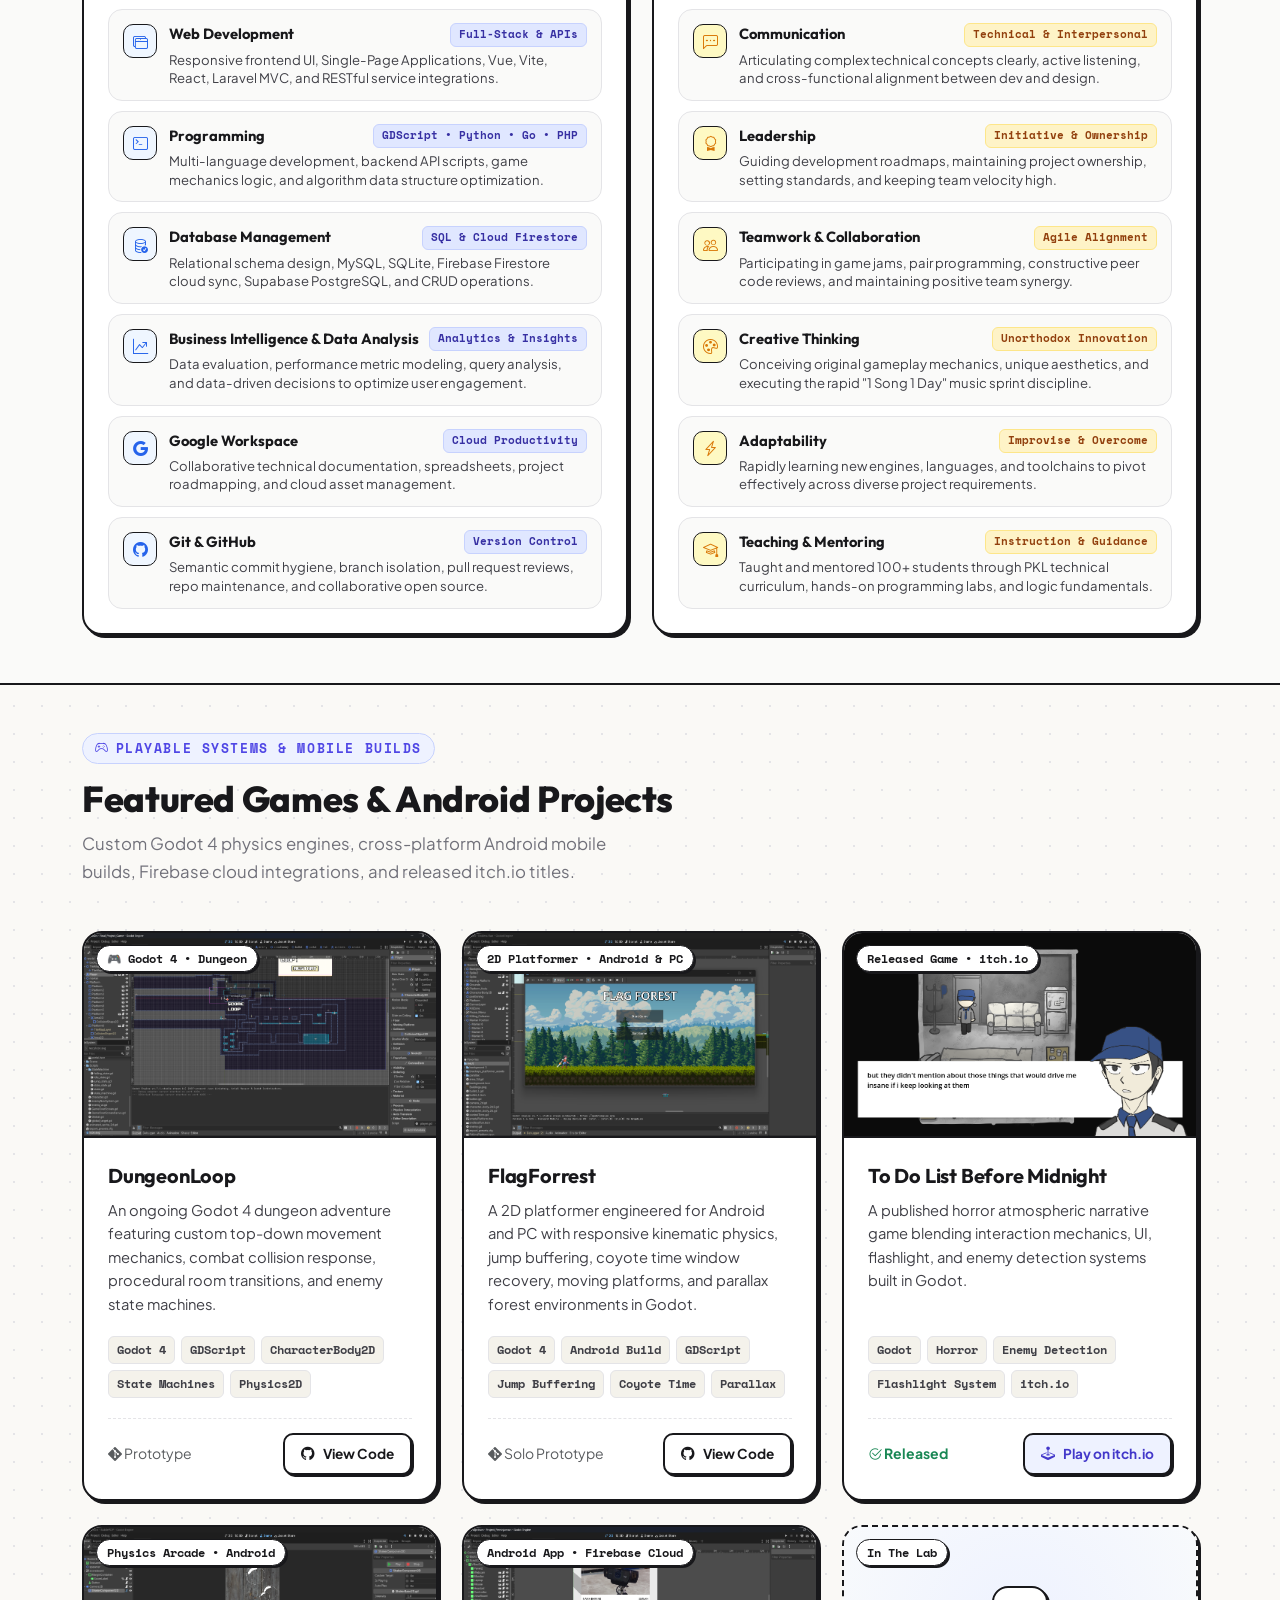
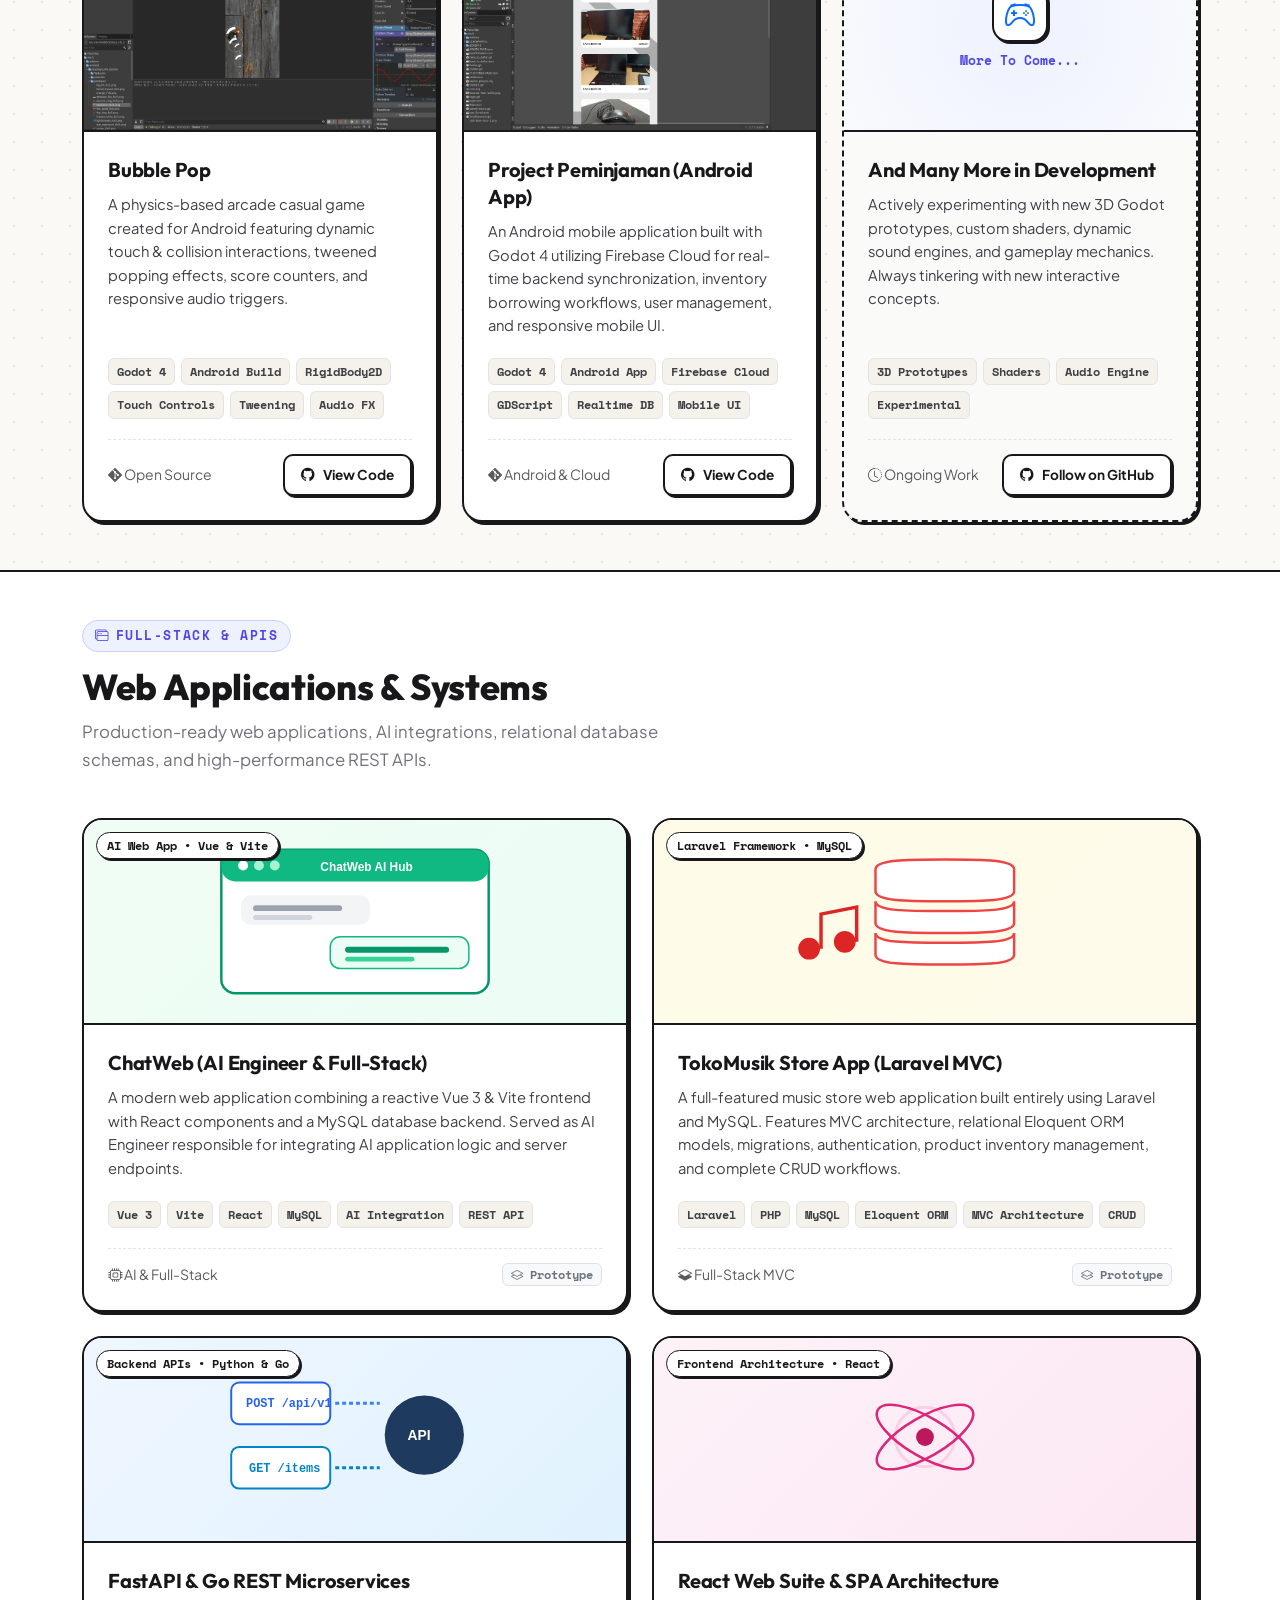
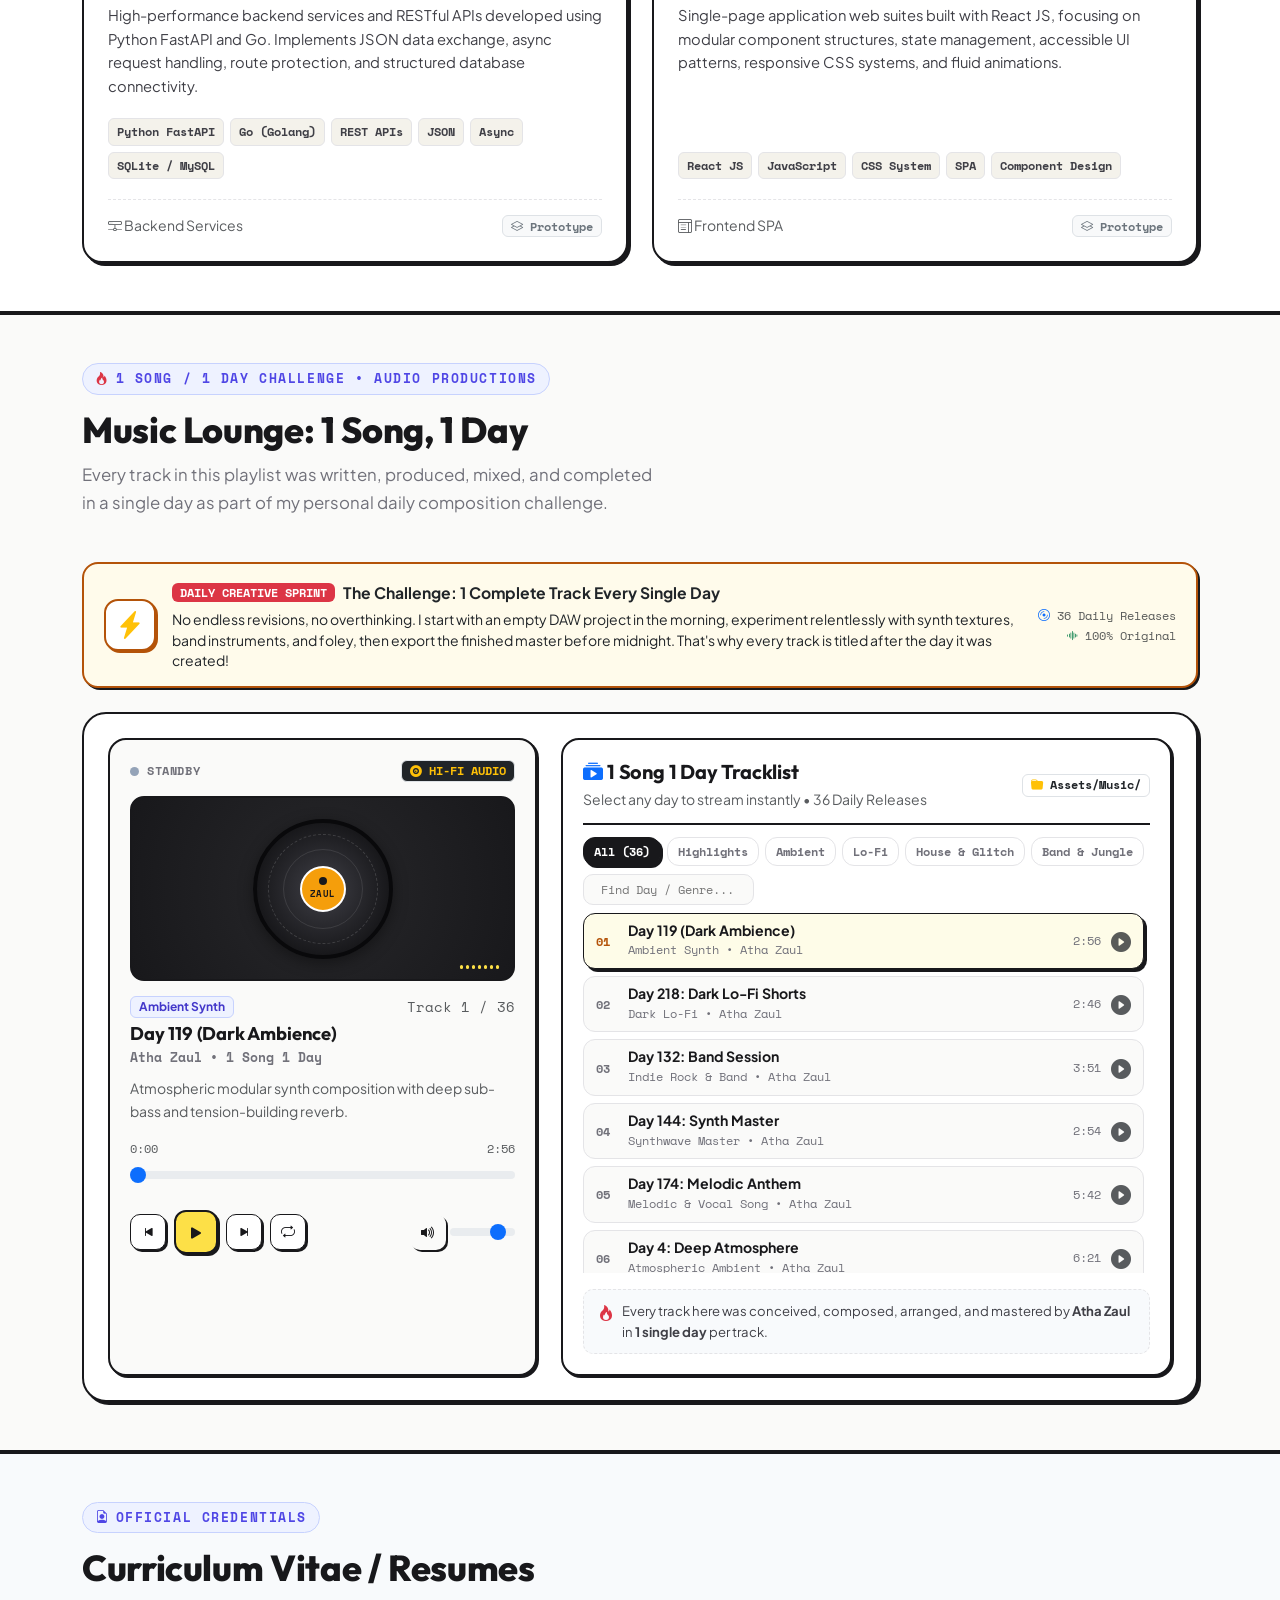
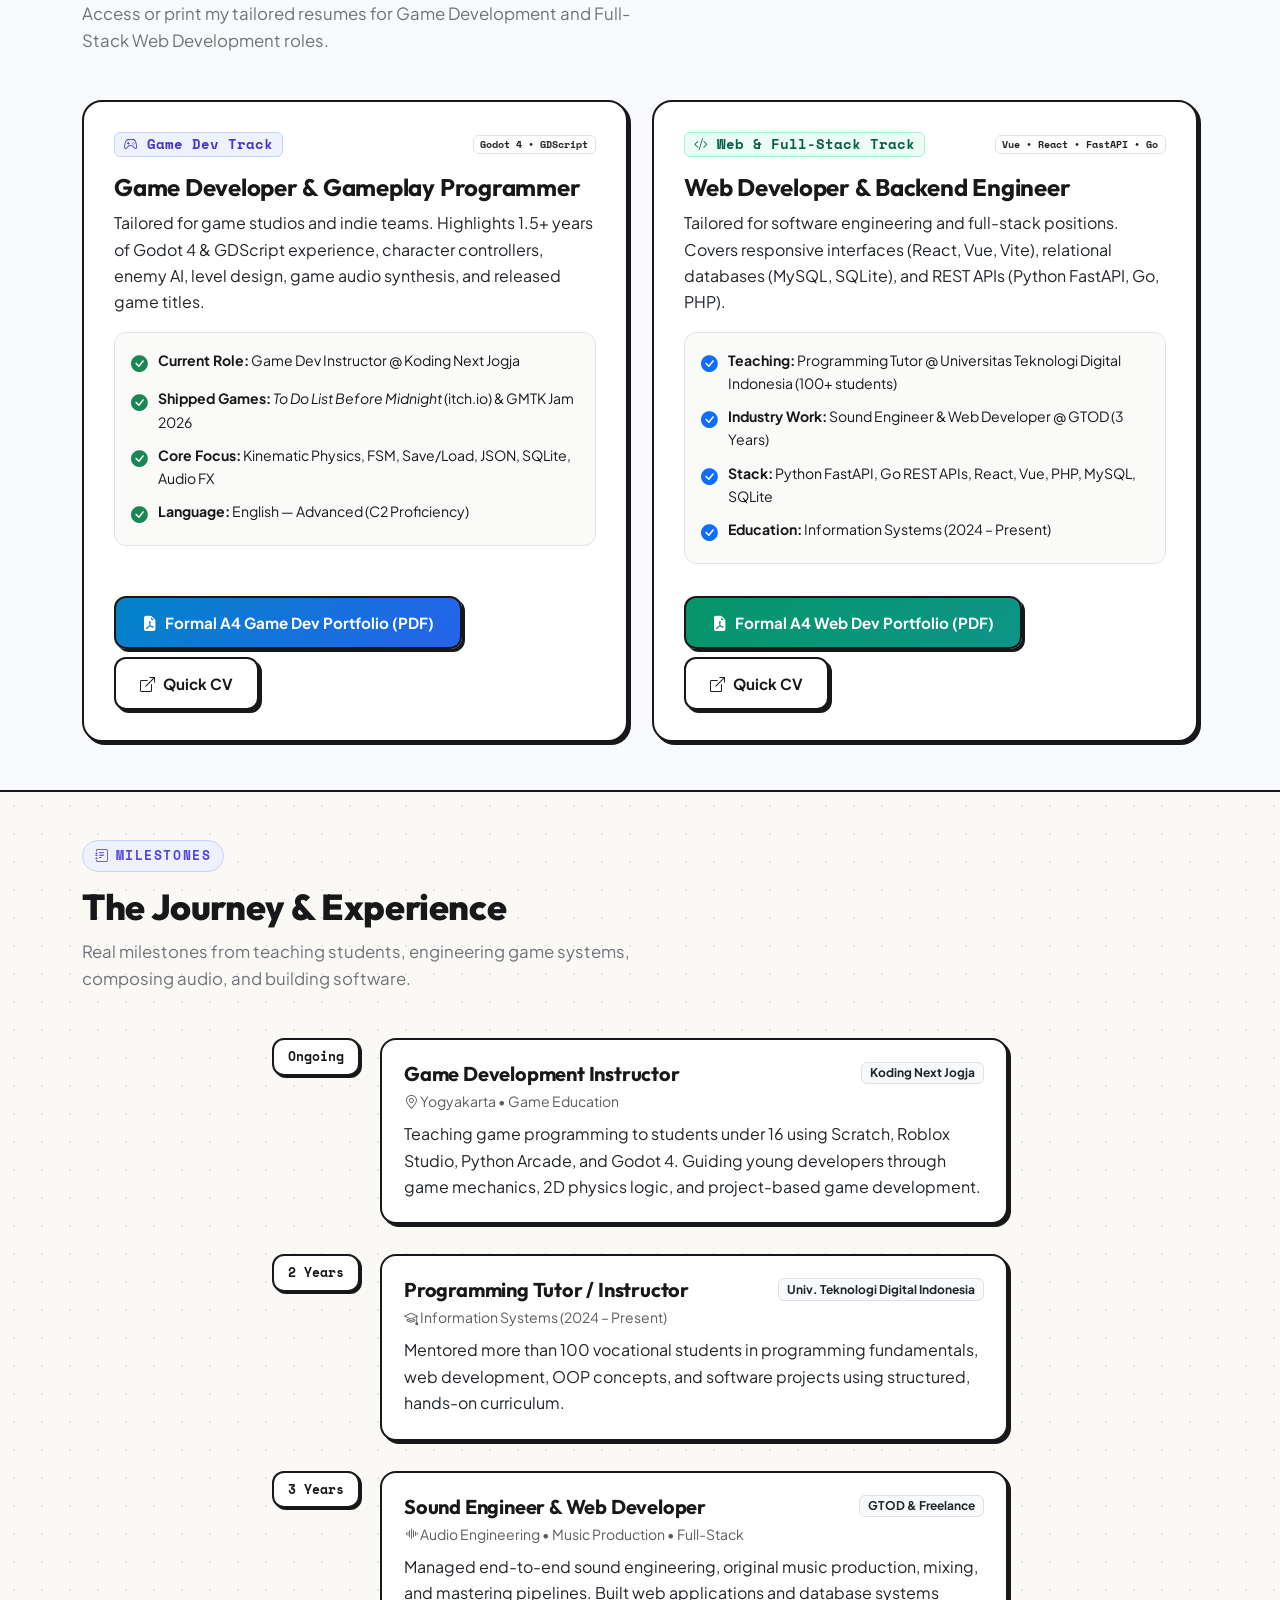
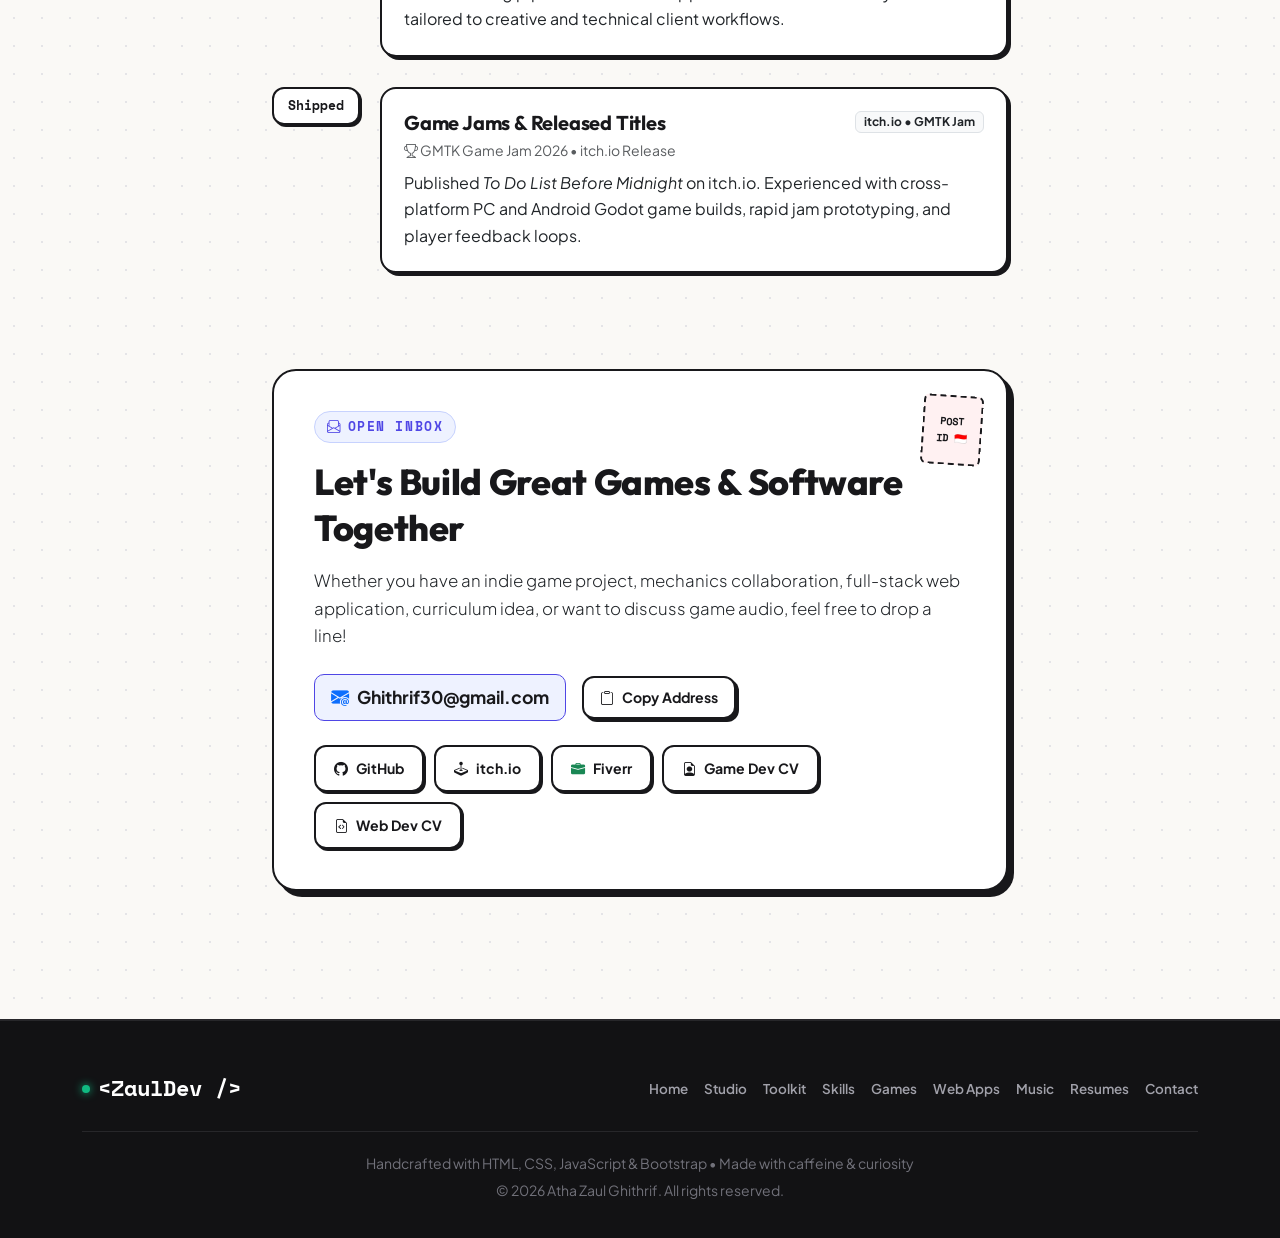
==== commit 20f79a63: "Update index.html" ====
--- a/index.html
+++ b/index.html
@@ -36,7 +36,7 @@
 
       <ul class="nav-links-wrap d-none d-lg-flex">
         <li><a class="nav-item-link active" href="#home">Home</a></li>
-        <li><a class="nav-item-link" href="#about">Studio</a></li>
+        <li><a class="nav-item-link" href="#about">Studios</a></li>
         <li><a class="nav-item-link" href="#toolkit">Toolkit</a></li>
         <li><a class="nav-item-link" href="#skills">Skills</a></li>
         <li><a class="nav-item-link" href="#lab">Games & Apps</a></li>
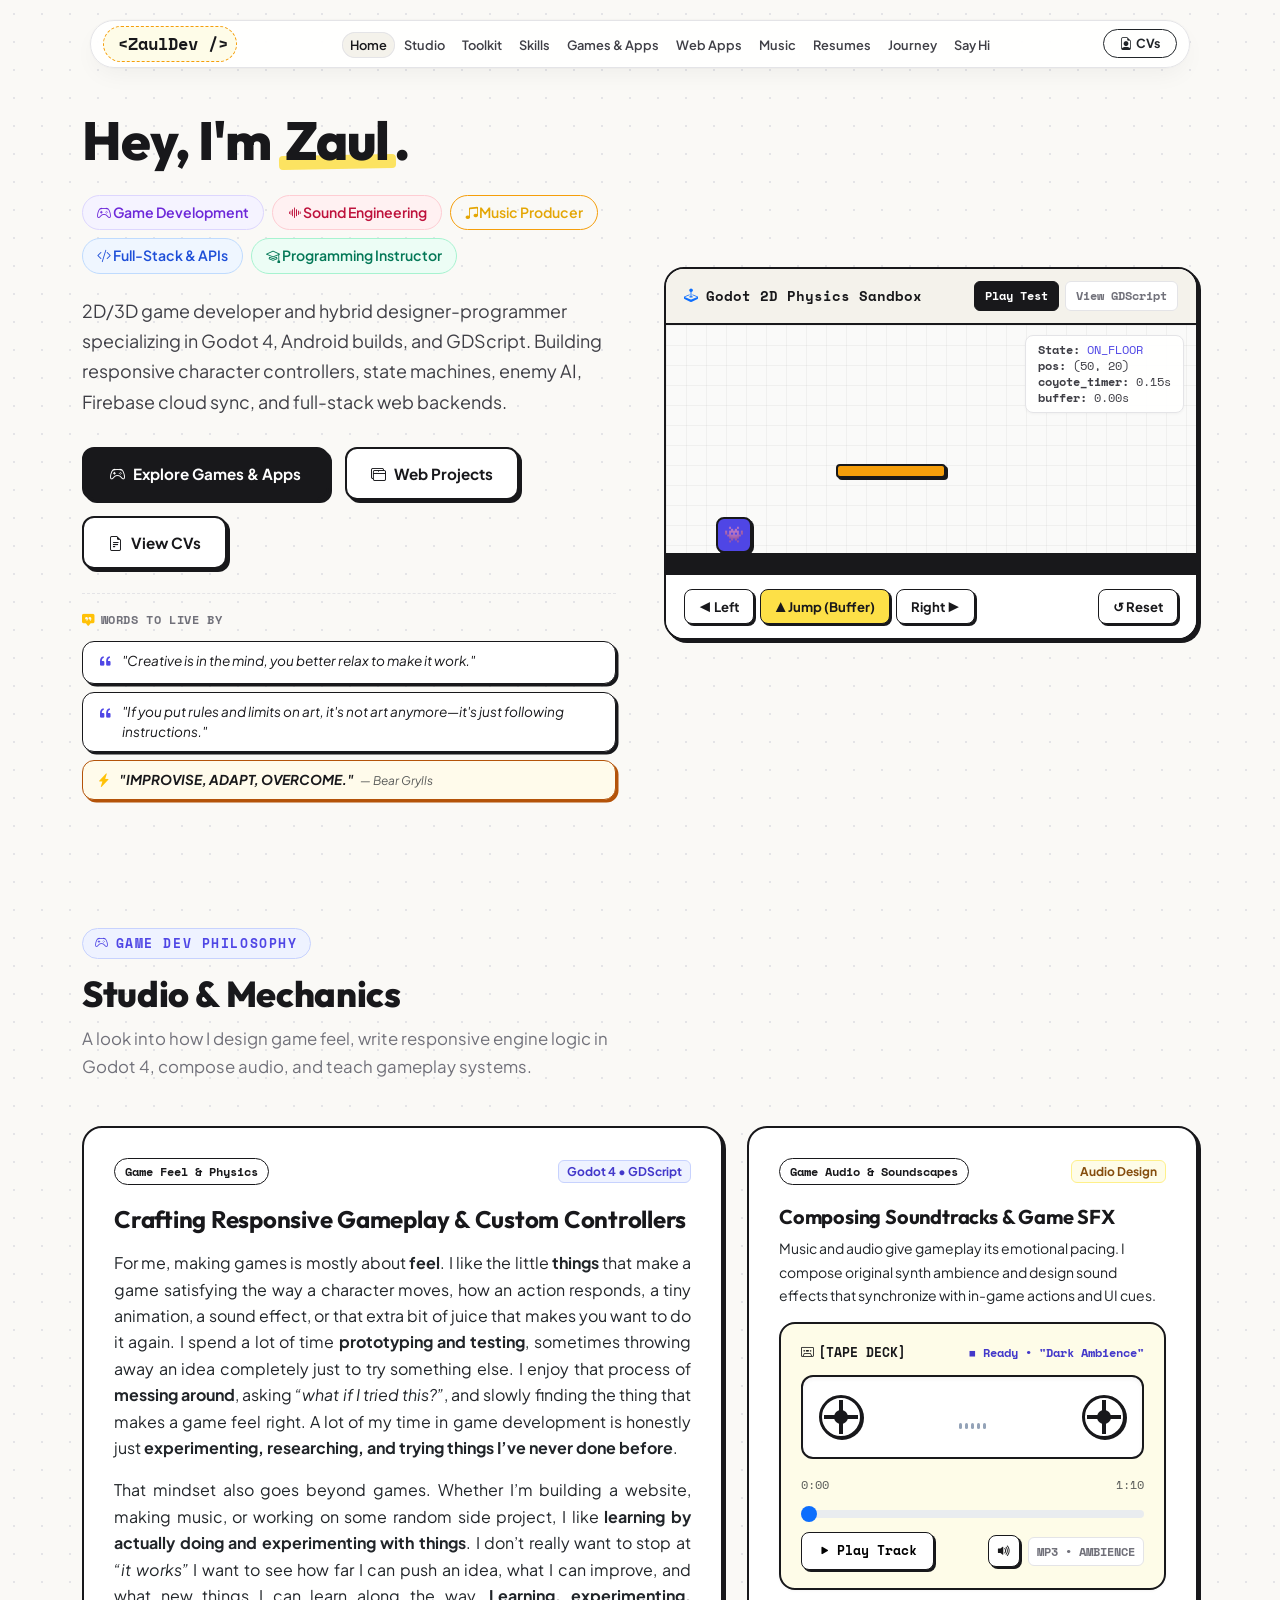
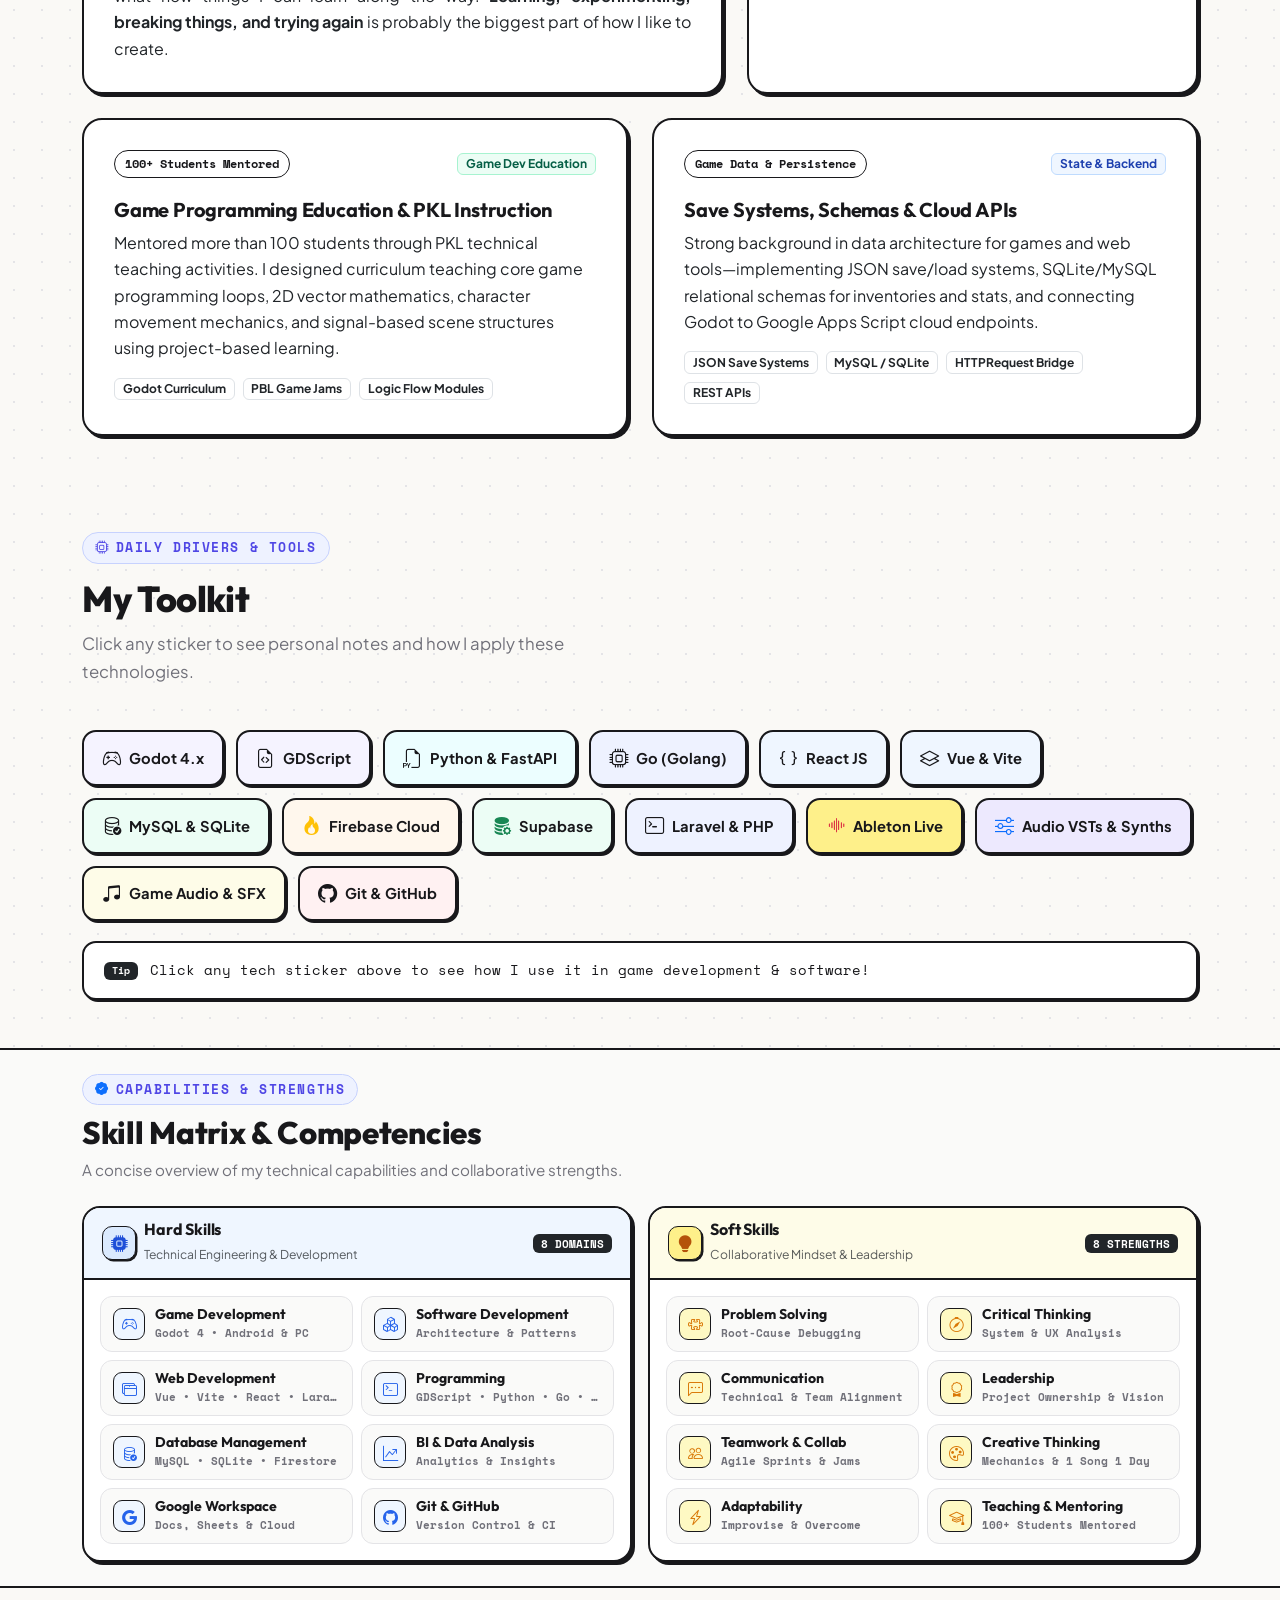
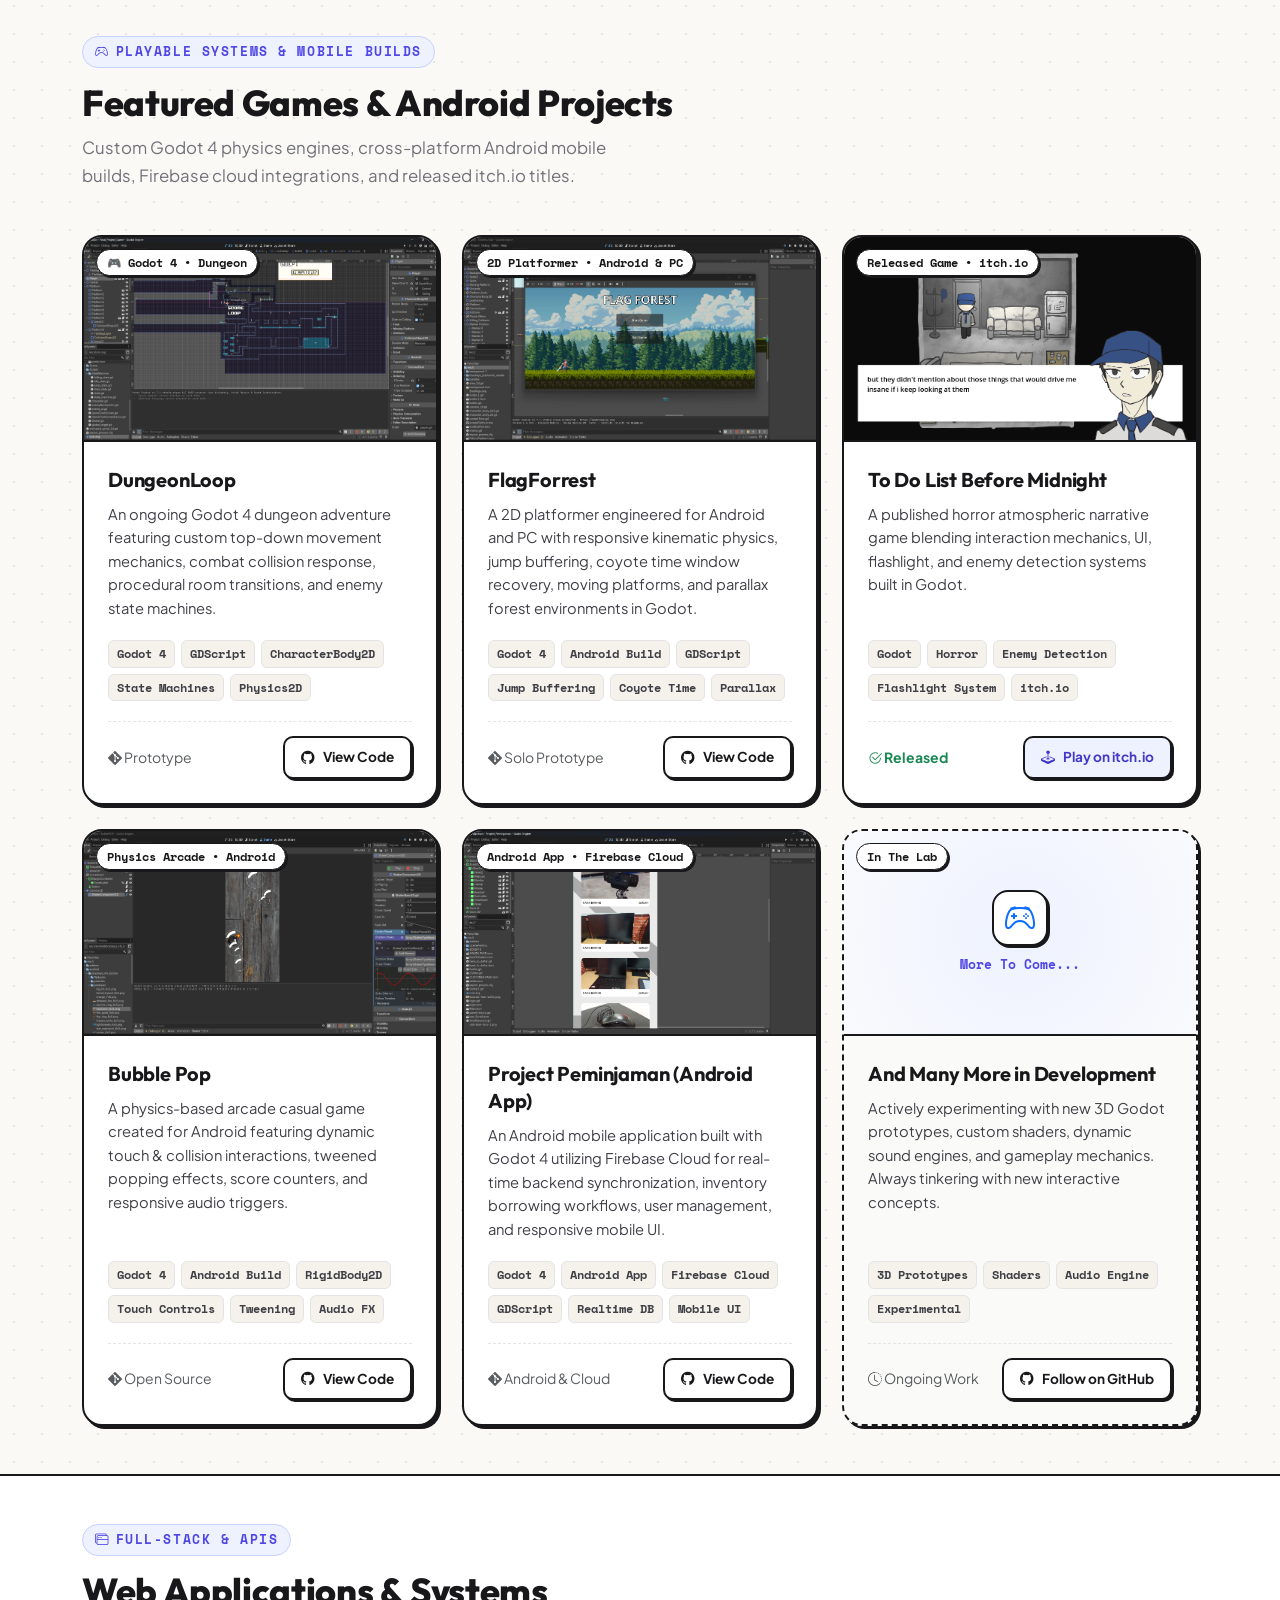
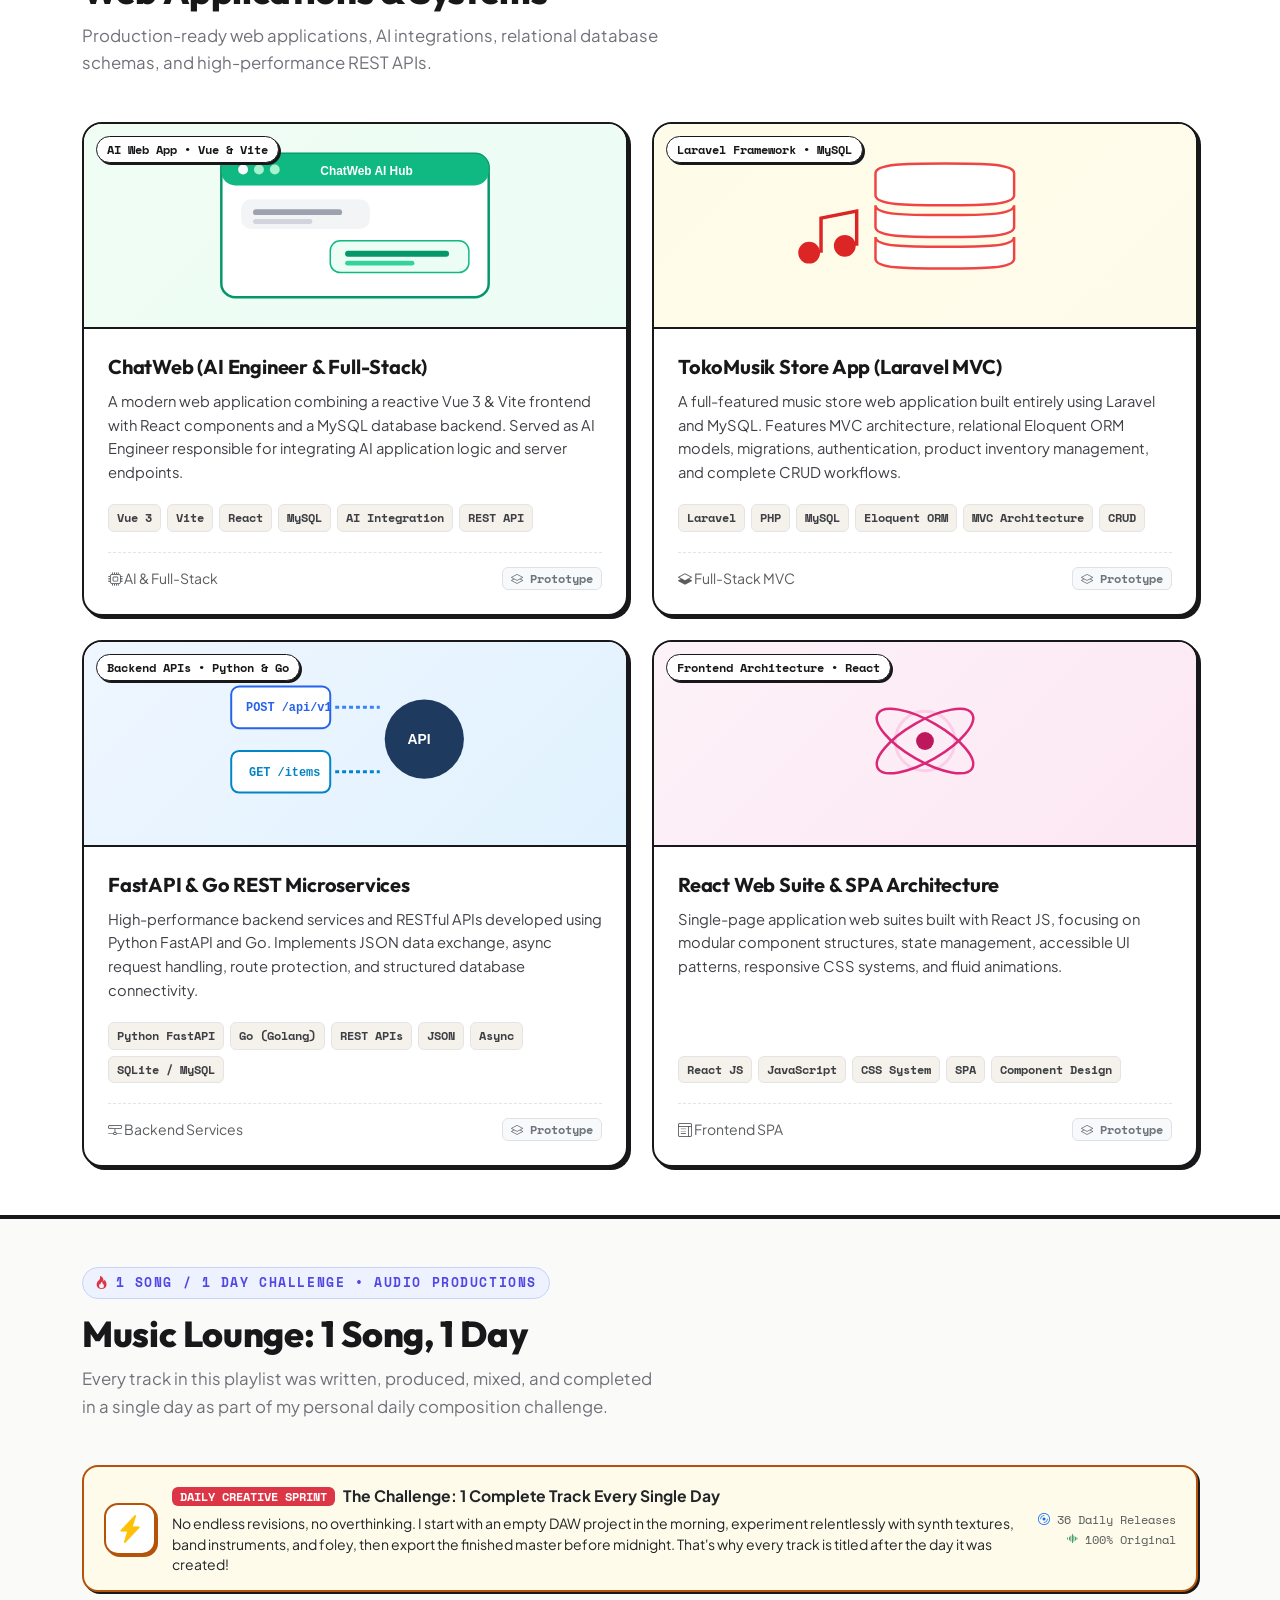
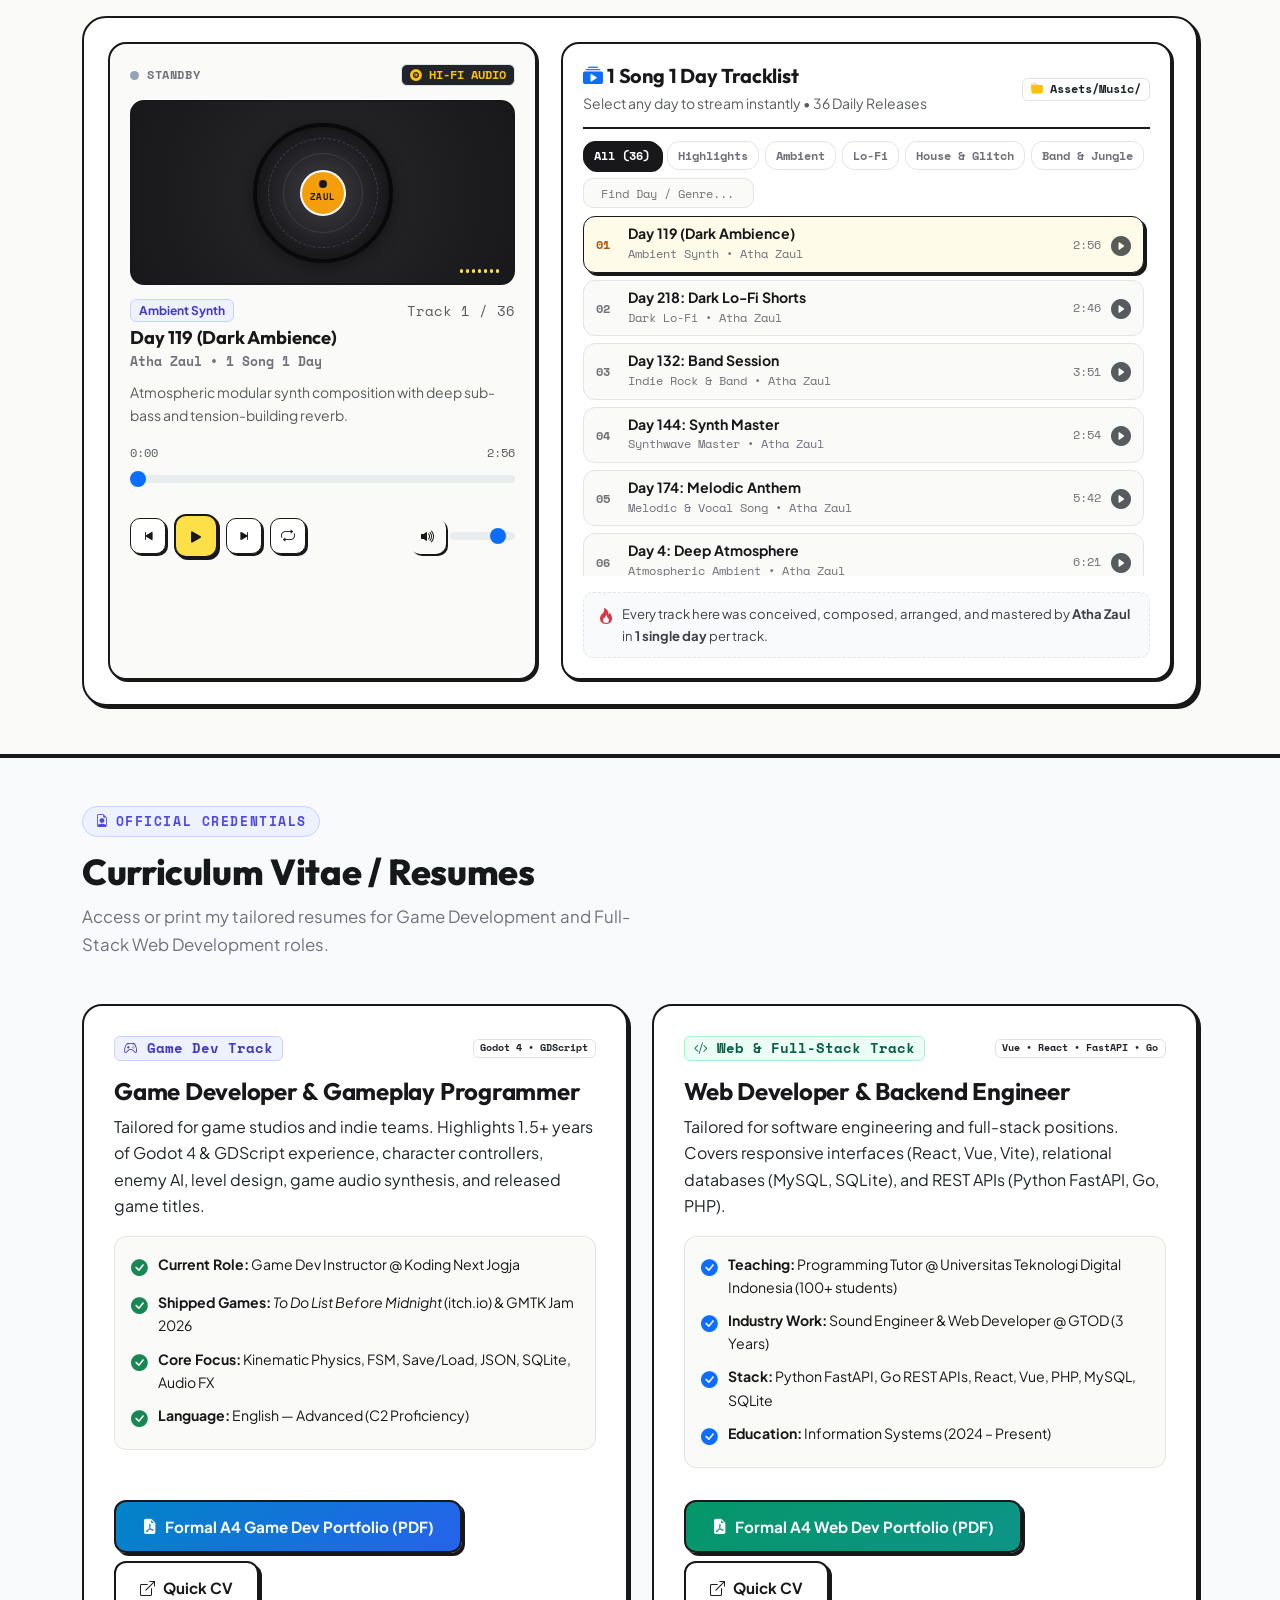
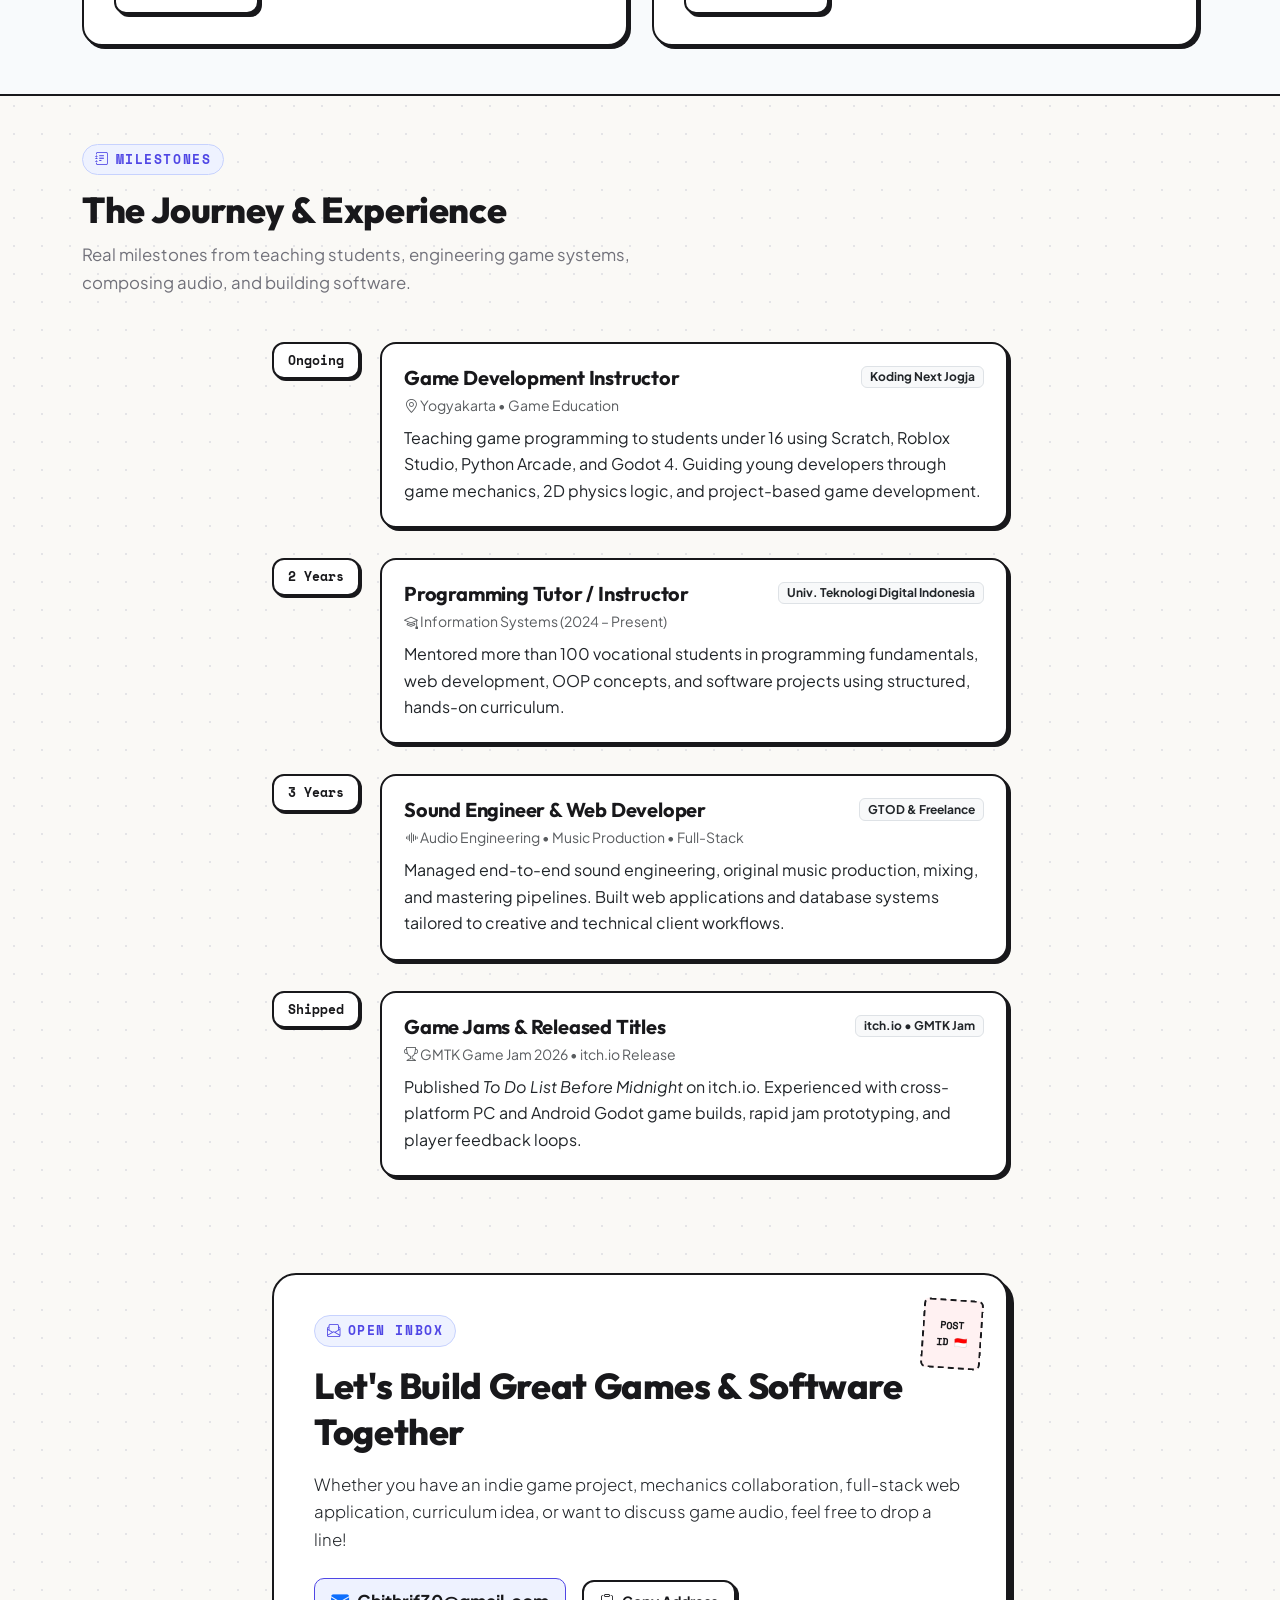
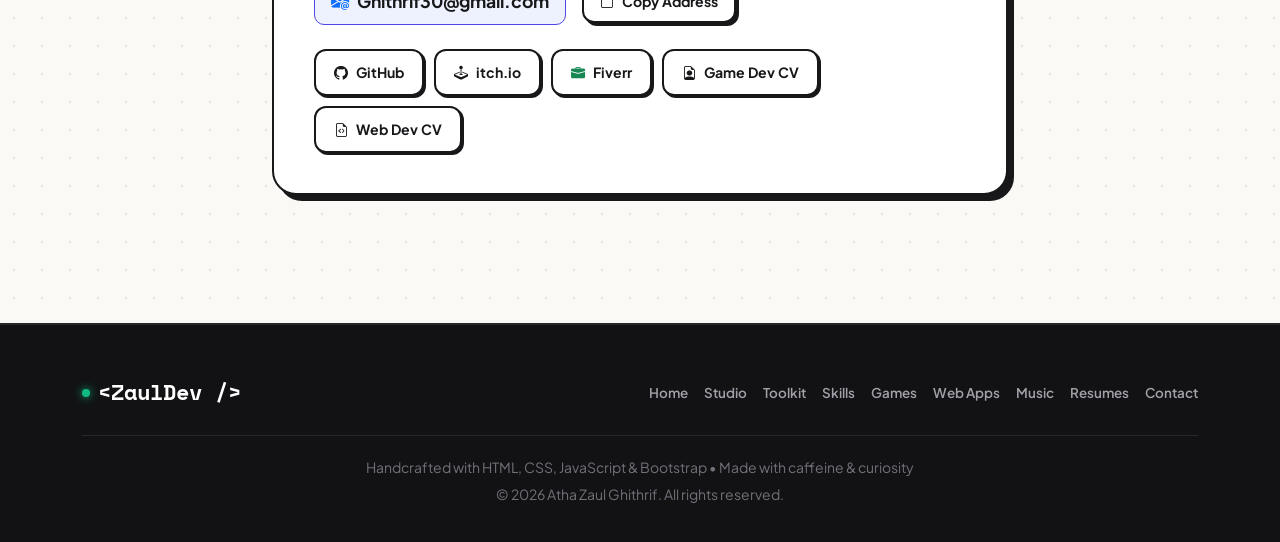
==== commit 893a08e2: "update 3" ====
--- a/index.html
+++ b/index.html
@@ -36,7 +36,7 @@
 
       <ul class="nav-links-wrap d-none d-lg-flex">
         <li><a class="nav-item-link active" href="#home">Home</a></li>
-        <li><a class="nav-item-link" href="#about">Studios</a></li>
+        <li><a class="nav-item-link" href="#about">Studio</a></li>
         <li><a class="nav-item-link" href="#toolkit">Toolkit</a></li>
         <li><a class="nav-item-link" href="#skills">Skills</a></li>
         <li><a class="nav-item-link" href="#lab">Games & Apps</a></li>
@@ -444,17 +444,17 @@
   </section>
 
   <!-- Skill Matrix & Competencies Section (Hard Skills & Soft Skills) -->
-  <section id="skills" class="py-5" style="background: #fafaf9; border-top: 2px solid var(--text-main); border-bottom: 2px solid var(--text-main);">
+  <section id="skills" class="py-4" style="background: #fafaf9; border-top: 2px solid var(--text-main); border-bottom: 2px solid var(--text-main);">
     <div class="container">
-      <div class="section-indie-header">
-        <span class="section-kicker"><i class="bi bi-patch-check-fill text-primary"></i> Capabilities & Strengths • Skill Matrix</span>
-        <h2 class="section-big-title">Skill Matrix & Competencies</h2>
-        <p class="section-subtitle-text">
-          A breakdown of my technical proficiencies and collaborative strengths across software engineering, game development, and problem solving.
+      <div class="section-indie-header mb-4">
+        <span class="section-kicker mb-2"><i class="bi bi-patch-check-fill text-primary"></i> Capabilities & Strengths</span>
+        <h2 class="section-big-title mb-1" style="font-size: 1.95rem;">Skill Matrix & Competencies</h2>
+        <p class="section-subtitle-text mb-0" style="font-size: 0.95rem;">
+          A concise overview of my technical capabilities and collaborative strengths.
         </p>
       </div>
 
-      <div class="row g-4 align-items-stretch reveal-stagger">
+      <div class="row g-3 align-items-stretch reveal-stagger">
         <!-- Column 1: Hard Skills -->
         <div class="col-lg-6">
           <div class="skills-deck-card h-100">
@@ -464,125 +464,95 @@
                   <i class="bi bi-cpu-fill"></i>
                 </div>
                 <div>
-                  <h3 class="h5 fw-bold mb-0">Hard Skills</h3>
-                  <span class="small text-muted">Technical Engineering & Development</span>
-                </div>
-              </div>
-              <span class="badge bg-dark text-white px-2 py-1" style="font-family: var(--font-mono); font-size: 0.72rem;">
+                  <h3 class="h6 fw-bold mb-0">Hard Skills</h3>
+                  <span class="small text-muted" style="font-size: 0.76rem;">Technical Engineering & Development</span>
+                </div>
+              </div>
+              <span class="badge bg-dark text-white px-2 py-1" style="font-family: var(--font-mono); font-size: 0.70rem;">
                 8 DOMAINS
               </span>
             </div>
 
-            <div class="skills-list-stack p-3 p-md-4">
-              <!-- Skill 1 -->
-              <div class="skill-matrix-row">
-                <div class="skill-row-icon icon-hard-sub">
-                  <i class="bi bi-controller"></i>
-                </div>
-                <div class="skill-row-content">
-                  <div class="d-flex align-items-center justify-content-between flex-wrap gap-1 mb-1">
-                    <span class="skill-name">Game Development</span>
-                    <span class="skill-tag-pill">Godot 4 • Android & PC</span>
-                  </div>
-                  <p class="skill-desc">Gameplay loops, 2D/3D physics, character state machines, enemy AI, inventory, and cross-platform Android builds.</p>
-                </div>
-              </div>
-
-              <!-- Skill 2 -->
-              <div class="skill-matrix-row">
-                <div class="skill-row-icon icon-hard-sub">
-                  <i class="bi bi-boxes"></i>
-                </div>
-                <div class="skill-row-content">
-                  <div class="d-flex align-items-center justify-content-between flex-wrap gap-1 mb-1">
-                    <span class="skill-name">Software Development</span>
-                    <span class="skill-tag-pill">System Architecture</span>
-                  </div>
-                  <p class="skill-desc">Object-oriented programming, modular decoupled systems, design patterns, and clean maintainable codebases.</p>
-                </div>
-              </div>
-
-              <!-- Skill 3 -->
-              <div class="skill-matrix-row">
-                <div class="skill-row-icon icon-hard-sub">
-                  <i class="bi bi-window-stack"></i>
-                </div>
-                <div class="skill-row-content">
-                  <div class="d-flex align-items-center justify-content-between flex-wrap gap-1 mb-1">
-                    <span class="skill-name">Web Development</span>
-                    <span class="skill-tag-pill">Full-Stack & APIs</span>
-                  </div>
-                  <p class="skill-desc">Responsive frontend UI, Single-Page Applications, Vue, Vite, React, Laravel MVC, and RESTful service integrations.</p>
-                </div>
-              </div>
-
-              <!-- Skill 4 -->
-              <div class="skill-matrix-row">
-                <div class="skill-row-icon icon-hard-sub">
-                  <i class="bi bi-terminal"></i>
-                </div>
-                <div class="skill-row-content">
-                  <div class="d-flex align-items-center justify-content-between flex-wrap gap-1 mb-1">
-                    <span class="skill-name">Programming</span>
-                    <span class="skill-tag-pill">GDScript • Python • Go • PHP</span>
-                  </div>
-                  <p class="skill-desc">Multi-language development, backend API scripts, game mechanics logic, and algorithm data structure optimization.</p>
-                </div>
-              </div>
-
-              <!-- Skill 5 -->
-              <div class="skill-matrix-row">
-                <div class="skill-row-icon icon-hard-sub">
-                  <i class="bi bi-database-check"></i>
-                </div>
-                <div class="skill-row-content">
-                  <div class="d-flex align-items-center justify-content-between flex-wrap gap-1 mb-1">
-                    <span class="skill-name">Database Management</span>
-                    <span class="skill-tag-pill">SQL & Cloud Firestore</span>
-                  </div>
-                  <p class="skill-desc">Relational schema design, MySQL, SQLite, Firebase Firestore cloud sync, Supabase PostgreSQL, and CRUD operations.</p>
-                </div>
-              </div>
-
-              <!-- Skill 6 -->
-              <div class="skill-matrix-row">
-                <div class="skill-row-icon icon-hard-sub">
-                  <i class="bi bi-graph-up-arrow"></i>
-                </div>
-                <div class="skill-row-content">
-                  <div class="d-flex align-items-center justify-content-between flex-wrap gap-1 mb-1">
-                    <span class="skill-name">Business Intelligence & Data Analysis</span>
-                    <span class="skill-tag-pill">Analytics & Insights</span>
-                  </div>
-                  <p class="skill-desc">Data evaluation, performance metric modeling, query analysis, and data-driven decisions to optimize user engagement.</p>
-                </div>
-              </div>
-
-              <!-- Skill 7 -->
-              <div class="skill-matrix-row">
-                <div class="skill-row-icon icon-hard-sub">
-                  <i class="bi bi-google"></i>
-                </div>
-                <div class="skill-row-content">
-                  <div class="d-flex align-items-center justify-content-between flex-wrap gap-1 mb-1">
-                    <span class="skill-name">Google Workspace</span>
-                    <span class="skill-tag-pill">Cloud Productivity</span>
-                  </div>
-                  <p class="skill-desc">Collaborative technical documentation, spreadsheets, project roadmapping, and cloud asset management.</p>
-                </div>
-              </div>
-
-              <!-- Skill 8 -->
-              <div class="skill-matrix-row">
-                <div class="skill-row-icon icon-hard-sub">
-                  <i class="bi bi-github"></i>
-                </div>
-                <div class="skill-row-content">
-                  <div class="d-flex align-items-center justify-content-between flex-wrap gap-1 mb-1">
-                    <span class="skill-name">Git & GitHub</span>
-                    <span class="skill-tag-pill">Version Control</span>
-                  </div>
-                  <p class="skill-desc">Semantic commit hygiene, branch isolation, pull request reviews, repo maintenance, and collaborative open source.</p>
+            <div class="p-3">
+              <div class="row g-2">
+                <div class="col-sm-6">
+                  <div class="compact-skill-tile">
+                    <div class="skill-tile-icon icon-hard"><i class="bi bi-controller"></i></div>
+                    <div class="skill-tile-info">
+                      <div class="skill-tile-name">Game Development</div>
+                      <div class="skill-tile-sub">Godot 4 • Android & PC</div>
+                    </div>
+                  </div>
+                </div>
+
+                <div class="col-sm-6">
+                  <div class="compact-skill-tile">
+                    <div class="skill-tile-icon icon-hard"><i class="bi bi-boxes"></i></div>
+                    <div class="skill-tile-info">
+                      <div class="skill-tile-name">Software Development</div>
+                      <div class="skill-tile-sub">Architecture & Patterns</div>
+                    </div>
+                  </div>
+                </div>
+
+                <div class="col-sm-6">
+                  <div class="compact-skill-tile">
+                    <div class="skill-tile-icon icon-hard"><i class="bi bi-window-stack"></i></div>
+                    <div class="skill-tile-info">
+                      <div class="skill-tile-name">Web Development</div>
+                      <div class="skill-tile-sub">Vue • Vite • React • Laravel</div>
+                    </div>
+                  </div>
+                </div>
+
+                <div class="col-sm-6">
+                  <div class="compact-skill-tile">
+                    <div class="skill-tile-icon icon-hard"><i class="bi bi-terminal"></i></div>
+                    <div class="skill-tile-info">
+                      <div class="skill-tile-name">Programming</div>
+                      <div class="skill-tile-sub">GDScript • Python • Go • PHP</div>
+                    </div>
+                  </div>
+                </div>
+
+                <div class="col-sm-6">
+                  <div class="compact-skill-tile">
+                    <div class="skill-tile-icon icon-hard"><i class="bi bi-database-check"></i></div>
+                    <div class="skill-tile-info">
+                      <div class="skill-tile-name">Database Management</div>
+                      <div class="skill-tile-sub">MySQL • SQLite • Firestore</div>
+                    </div>
+                  </div>
+                </div>
+
+                <div class="col-sm-6">
+                  <div class="compact-skill-tile">
+                    <div class="skill-tile-icon icon-hard"><i class="bi bi-graph-up-arrow"></i></div>
+                    <div class="skill-tile-info">
+                      <div class="skill-tile-name">BI & Data Analysis</div>
+                      <div class="skill-tile-sub">Analytics & Insights</div>
+                    </div>
+                  </div>
+                </div>
+
+                <div class="col-sm-6">
+                  <div class="compact-skill-tile">
+                    <div class="skill-tile-icon icon-hard"><i class="bi bi-google"></i></div>
+                    <div class="skill-tile-info">
+                      <div class="skill-tile-name">Google Workspace</div>
+                      <div class="skill-tile-sub">Docs, Sheets & Cloud</div>
+                    </div>
+                  </div>
+                </div>
+
+                <div class="col-sm-6">
+                  <div class="compact-skill-tile">
+                    <div class="skill-tile-icon icon-hard"><i class="bi bi-github"></i></div>
+                    <div class="skill-tile-info">
+                      <div class="skill-tile-name">Git & GitHub</div>
+                      <div class="skill-tile-sub">Version Control & CI</div>
+                    </div>
+                  </div>
                 </div>
               </div>
             </div>
@@ -598,125 +568,95 @@
                   <i class="bi bi-lightbulb-fill"></i>
                 </div>
                 <div>
-                  <h3 class="h5 fw-bold mb-0">Soft Skills</h3>
-                  <span class="small text-muted">Collaborative Mindset & Leadership</span>
-                </div>
-              </div>
-              <span class="badge bg-dark text-white px-2 py-1" style="font-family: var(--font-mono); font-size: 0.72rem;">
+                  <h3 class="h6 fw-bold mb-0">Soft Skills</h3>
+                  <span class="small text-muted" style="font-size: 0.76rem;">Collaborative Mindset & Leadership</span>
+                </div>
+              </div>
+              <span class="badge bg-dark text-white px-2 py-1" style="font-family: var(--font-mono); font-size: 0.70rem;">
                 8 STRENGTHS
               </span>
             </div>
 
-            <div class="skills-list-stack p-3 p-md-4">
-              <!-- Skill 1 -->
-              <div class="skill-matrix-row">
-                <div class="skill-row-icon icon-soft-sub">
-                  <i class="bi bi-puzzle"></i>
-                </div>
-                <div class="skill-row-content">
-                  <div class="d-flex align-items-center justify-content-between flex-wrap gap-1 mb-1">
-                    <span class="skill-name">Problem Solving</span>
-                    <span class="skill-tag-pill soft-pill">Root-Cause Debugging</span>
-                  </div>
-                  <p class="skill-desc">Deconstructing complex technical bottlenecks, physics edge-cases, and engineering robust solutions under constraints.</p>
-                </div>
-              </div>
-
-              <!-- Skill 2 -->
-              <div class="skill-matrix-row">
-                <div class="skill-row-icon icon-soft-sub">
-                  <i class="bi bi-compass"></i>
-                </div>
-                <div class="skill-row-content">
-                  <div class="d-flex align-items-center justify-content-between flex-wrap gap-1 mb-1">
-                    <span class="skill-name">Critical Thinking</span>
-                    <span class="skill-tag-pill soft-pill">System Evaluation</span>
-                  </div>
-                  <p class="skill-desc">Assessing gameplay feel, UI ergonomics, database query complexity trade-offs, and anticipating potential edge cases.</p>
-                </div>
-              </div>
-
-              <!-- Skill 3 -->
-              <div class="skill-matrix-row">
-                <div class="skill-row-icon icon-soft-sub">
-                  <i class="bi bi-chat-left-dots"></i>
-                </div>
-                <div class="skill-row-content">
-                  <div class="d-flex align-items-center justify-content-between flex-wrap gap-1 mb-1">
-                    <span class="skill-name">Communication</span>
-                    <span class="skill-tag-pill soft-pill">Technical & Interpersonal</span>
-                  </div>
-                  <p class="skill-desc">Articulating complex technical concepts clearly, active listening, and cross-functional alignment between dev and design.</p>
-                </div>
-              </div>
-
-              <!-- Skill 4 -->
-              <div class="skill-matrix-row">
-                <div class="skill-row-icon icon-soft-sub">
-                  <i class="bi bi-award"></i>
-                </div>
-                <div class="skill-row-content">
-                  <div class="d-flex align-items-center justify-content-between flex-wrap gap-1 mb-1">
-                    <span class="skill-name">Leadership</span>
-                    <span class="skill-tag-pill soft-pill">Initiative & Ownership</span>
-                  </div>
-                  <p class="skill-desc">Guiding development roadmaps, maintaining project ownership, setting standards, and keeping team velocity high.</p>
-                </div>
-              </div>
-
-              <!-- Skill 5 -->
-              <div class="skill-matrix-row">
-                <div class="skill-row-icon icon-soft-sub">
-                  <i class="bi bi-people"></i>
-                </div>
-                <div class="skill-row-content">
-                  <div class="d-flex align-items-center justify-content-between flex-wrap gap-1 mb-1">
-                    <span class="skill-name">Teamwork & Collaboration</span>
-                    <span class="skill-tag-pill soft-pill">Agile Alignment</span>
-                  </div>
-                  <p class="skill-desc">Participating in game jams, pair programming, constructive peer code reviews, and maintaining positive team synergy.</p>
-                </div>
-              </div>
-
-              <!-- Skill 6 -->
-              <div class="skill-matrix-row">
-                <div class="skill-row-icon icon-soft-sub">
-                  <i class="bi bi-palette"></i>
-                </div>
-                <div class="skill-row-content">
-                  <div class="d-flex align-items-center justify-content-between flex-wrap gap-1 mb-1">
-                    <span class="skill-name">Creative Thinking</span>
-                    <span class="skill-tag-pill soft-pill">Unorthodox Innovation</span>
-                  </div>
-                  <p class="skill-desc">Conceiving original gameplay mechanics, unique aesthetics, and executing the rapid "1 Song 1 Day" music sprint discipline.</p>
-                </div>
-              </div>
-
-              <!-- Skill 7 -->
-              <div class="skill-matrix-row">
-                <div class="skill-row-icon icon-soft-sub">
-                  <i class="bi bi-lightning-charge"></i>
-                </div>
-                <div class="skill-row-content">
-                  <div class="d-flex align-items-center justify-content-between flex-wrap gap-1 mb-1">
-                    <span class="skill-name">Adaptability</span>
-                    <span class="skill-tag-pill soft-pill">Improvise & Overcome</span>
-                  </div>
-                  <p class="skill-desc">Rapidly learning new engines, languages, and toolchains to pivot effectively across diverse project requirements.</p>
-                </div>
-              </div>
-
-              <!-- Skill 8 -->
-              <div class="skill-matrix-row">
-                <div class="skill-row-icon icon-soft-sub">
-                  <i class="bi bi-mortarboard"></i>
-                </div>
-                <div class="skill-row-content">
-                  <div class="d-flex align-items-center justify-content-between flex-wrap gap-1 mb-1">
-                    <span class="skill-name">Teaching & Mentoring</span>
-                    <span class="skill-tag-pill soft-pill">Instruction & Guidance</span>
-                  </div>
-                  <p class="skill-desc">Taught and mentored 100+ students through PKL technical curriculum, hands-on programming labs, and logic fundamentals.</p>
+            <div class="p-3">
+              <div class="row g-2">
+                <div class="col-sm-6">
+                  <div class="compact-skill-tile">
+                    <div class="skill-tile-icon icon-soft"><i class="bi bi-puzzle"></i></div>
+                    <div class="skill-tile-info">
+                      <div class="skill-tile-name">Problem Solving</div>
+                      <div class="skill-tile-sub">Root-Cause Debugging</div>
+                    </div>
+                  </div>
+                </div>
+
+                <div class="col-sm-6">
+                  <div class="compact-skill-tile">
+                    <div class="skill-tile-icon icon-soft"><i class="bi bi-compass"></i></div>
+                    <div class="skill-tile-info">
+                      <div class="skill-tile-name">Critical Thinking</div>
+                      <div class="skill-tile-sub">System & UX Analysis</div>
+                    </div>
+                  </div>
+                </div>
+
+                <div class="col-sm-6">
+                  <div class="compact-skill-tile">
+                    <div class="skill-tile-icon icon-soft"><i class="bi bi-chat-left-dots"></i></div>
+                    <div class="skill-tile-info">
+                      <div class="skill-tile-name">Communication</div>
+                      <div class="skill-tile-sub">Technical & Team Alignment</div>
+                    </div>
+                  </div>
+                </div>
+
+                <div class="col-sm-6">
+                  <div class="compact-skill-tile">
+                    <div class="skill-tile-icon icon-soft"><i class="bi bi-award"></i></div>
+                    <div class="skill-tile-info">
+                      <div class="skill-tile-name">Leadership</div>
+                      <div class="skill-tile-sub">Project Ownership & Vision</div>
+                    </div>
+                  </div>
+                </div>
+
+                <div class="col-sm-6">
+                  <div class="compact-skill-tile">
+                    <div class="skill-tile-icon icon-soft"><i class="bi bi-people"></i></div>
+                    <div class="skill-tile-info">
+                      <div class="skill-tile-name">Teamwork & Collab</div>
+                      <div class="skill-tile-sub">Agile Sprints & Jams</div>
+                    </div>
+                  </div>
+                </div>
+
+                <div class="col-sm-6">
+                  <div class="compact-skill-tile">
+                    <div class="skill-tile-icon icon-soft"><i class="bi bi-palette"></i></div>
+                    <div class="skill-tile-info">
+                      <div class="skill-tile-name">Creative Thinking</div>
+                      <div class="skill-tile-sub">Mechanics & 1 Song 1 Day</div>
+                    </div>
+                  </div>
+                </div>
+
+                <div class="col-sm-6">
+                  <div class="compact-skill-tile">
+                    <div class="skill-tile-icon icon-soft"><i class="bi bi-lightning-charge"></i></div>
+                    <div class="skill-tile-info">
+                      <div class="skill-tile-name">Adaptability</div>
+                      <div class="skill-tile-sub">Improvise & Overcome</div>
+                    </div>
+                  </div>
+                </div>
+
+                <div class="col-sm-6">
+                  <div class="compact-skill-tile">
+                    <div class="skill-tile-icon icon-soft"><i class="bi bi-mortarboard"></i></div>
+                    <div class="skill-tile-info">
+                      <div class="skill-tile-name">Teaching & Mentoring</div>
+                      <div class="skill-tile-sub">100+ Students Mentored</div>
+                    </div>
+                  </div>
                 </div>
               </div>
             </div>
--- a/css/style.css
+++ b/css/style.css
@@ -1066,11 +1066,11 @@
   box-shadow: var(--shadow-pop-sm);
 }
 
-/* Skills Matrix Deck (Hard Skills & Soft Skills) */
+/* Compact Skills Matrix Deck (Hard Skills & Soft Skills) */
 .skills-deck-card {
   background: #ffffff;
   border: 2px solid var(--text-main);
-  border-radius: 20px;
+  border-radius: 18px;
   box-shadow: var(--shadow-pop);
   overflow: hidden;
   display: flex;
@@ -1084,7 +1084,7 @@
 }
 
 .skills-deck-header {
-  padding: 16px 20px;
+  padding: 12px 18px;
   border-bottom: 2px solid var(--text-main);
   display: flex;
   align-items: center;
@@ -1100,53 +1100,6 @@
 }
 
 .skills-header-icon {
-  width: 40px;
-  height: 40px;
-  border-radius: 12px;
-  border: 1.5px solid var(--text-main);
-  display: inline-flex;
-  align-items: center;
-  justify-content: center;
-  font-size: 1.15rem;
-  box-shadow: 1.5px 1.5px 0px #18181b;
-}
-
-.skills-header-icon.icon-hard {
-  background: #dbeafe;
-  color: #1d4ed8;
-}
-
-.skills-header-icon.icon-soft {
-  background: #fef08a;
-  color: #b45309;
-}
-
-.skills-list-stack {
-  display: flex;
-  flex-direction: column;
-  gap: 10px;
-  flex-grow: 1;
-}
-
-.skill-matrix-row {
-  display: flex;
-  align-items: flex-start;
-  gap: 12px;
-  padding: 12px 14px;
-  background: #fafaf9;
-  border: 1.5px solid var(--border-main);
-  border-radius: 14px;
-  transition: all 0.2s var(--ease-spring);
-}
-
-.skill-matrix-row:hover {
-  background: #ffffff;
-  border-color: var(--text-main);
-  transform: translateX(4px);
-  box-shadow: 3px 3px 0px #18181b;
-}
-
-.skill-row-icon {
   width: 34px;
   height: 34px;
   border-radius: 10px;
@@ -1154,55 +1107,85 @@
   display: inline-flex;
   align-items: center;
   justify-content: center;
+  font-size: 1.05rem;
+  box-shadow: 1.5px 1.5px 0px #18181b;
+}
+
+.skills-header-icon.icon-hard {
+  background: #dbeafe;
+  color: #1d4ed8;
+}
+
+.skills-header-icon.icon-soft {
+  background: #fef08a;
+  color: #b45309;
+}
+
+.compact-skill-tile {
+  display: flex;
+  align-items: center;
+  gap: 10px;
+  padding: 9px 12px;
+  background: #fafaf9;
+  border: 1.5px solid var(--border-main);
+  border-radius: 12px;
+  height: 100%;
+  transition: all 0.18s var(--ease-spring);
+}
+
+.compact-skill-tile:hover {
+  background: #ffffff;
+  border-color: var(--text-main);
+  transform: translate(-1px, -1px);
+  box-shadow: 2.5px 2.5px 0px #18181b;
+}
+
+.skill-tile-icon {
+  width: 32px;
+  height: 32px;
+  border-radius: 9px;
+  border: 1.5px solid var(--text-main);
+  display: inline-flex;
+  align-items: center;
+  justify-content: center;
   font-size: 0.95rem;
   flex-shrink: 0;
-  margin-top: 2px;
-}
-
-.skill-row-icon.icon-hard-sub {
+}
+
+.skill-tile-icon.icon-hard {
   background: #eff6ff;
   color: #2563eb;
 }
 
-.skill-row-icon.icon-soft-sub {
+.skill-tile-icon.icon-soft {
   background: #fef9c3;
   color: #d97706;
 }
 
-.skill-row-content {
+.skill-tile-info {
   flex-grow: 1;
-}
-
-.skill-name {
+  min-width: 0;
+}
+
+.skill-tile-name {
   font-family: var(--font-display);
   font-weight: 700;
-  font-size: 0.92rem;
+  font-size: 0.88rem;
   color: var(--text-main);
-}
-
-.skill-tag-pill {
-  font-family: var(--font-mono);
-  font-size: 0.68rem;
-  font-weight: 700;
-  padding: 2px 8px;
-  border-radius: 6px;
-  background: #e0e7ff;
-  color: #3730a3;
-  border: 1px solid #c7d2fe;
   white-space: nowrap;
-}
-
-.skill-tag-pill.soft-pill {
-  background: #fef3c7;
-  color: #92400e;
-  border-color: #fde68a;
-}
-
-.skill-desc {
-  font-size: 0.82rem;
-  color: var(--text-body);
-  line-height: 1.42;
-  margin-bottom: 0;
+  overflow: hidden;
+  text-overflow: ellipsis;
+  line-height: 1.25;
+}
+
+.skill-tile-sub {
+  font-family: var(--font-mono);
+  font-size: 0.70rem;
+  font-weight: 600;
+  color: var(--text-muted);
+  white-space: nowrap;
+  overflow: hidden;
+  text-overflow: ellipsis;
 }
 
 /* Project Devlog Cards (Notebook style) */
